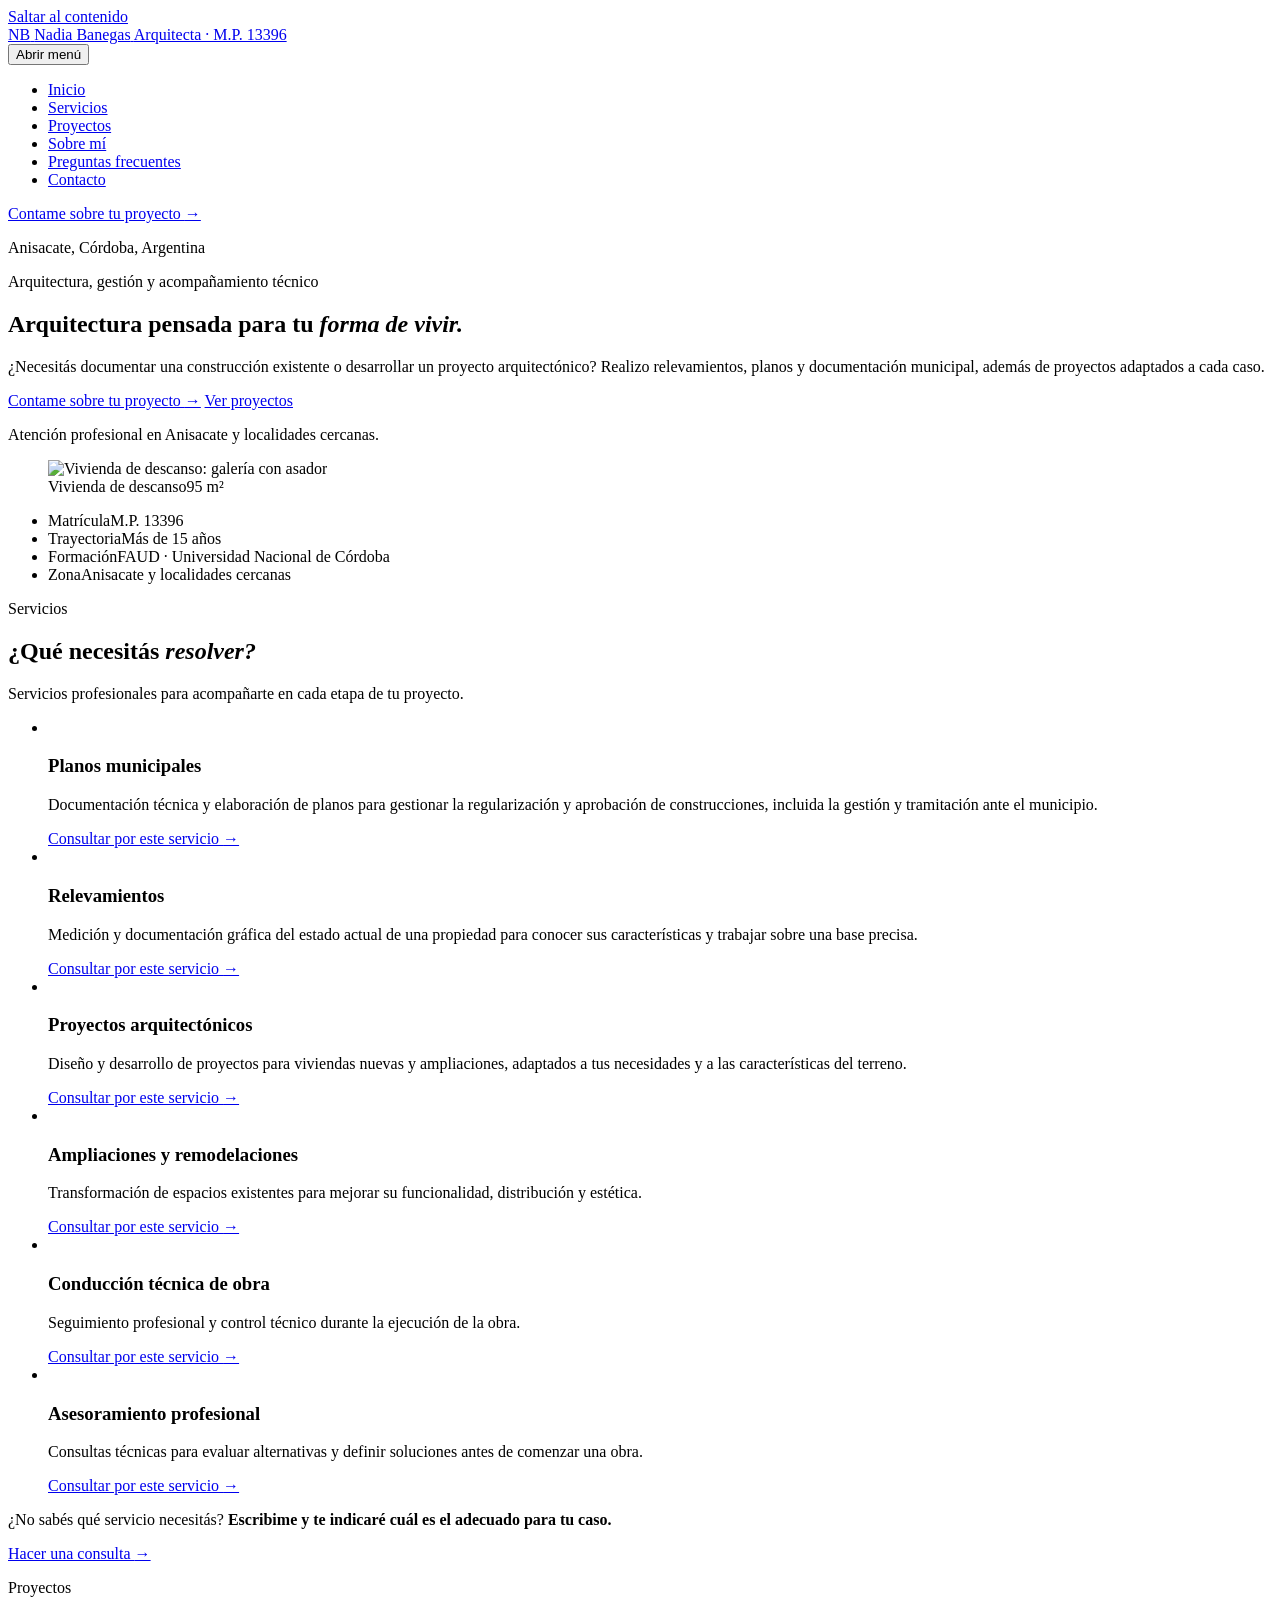
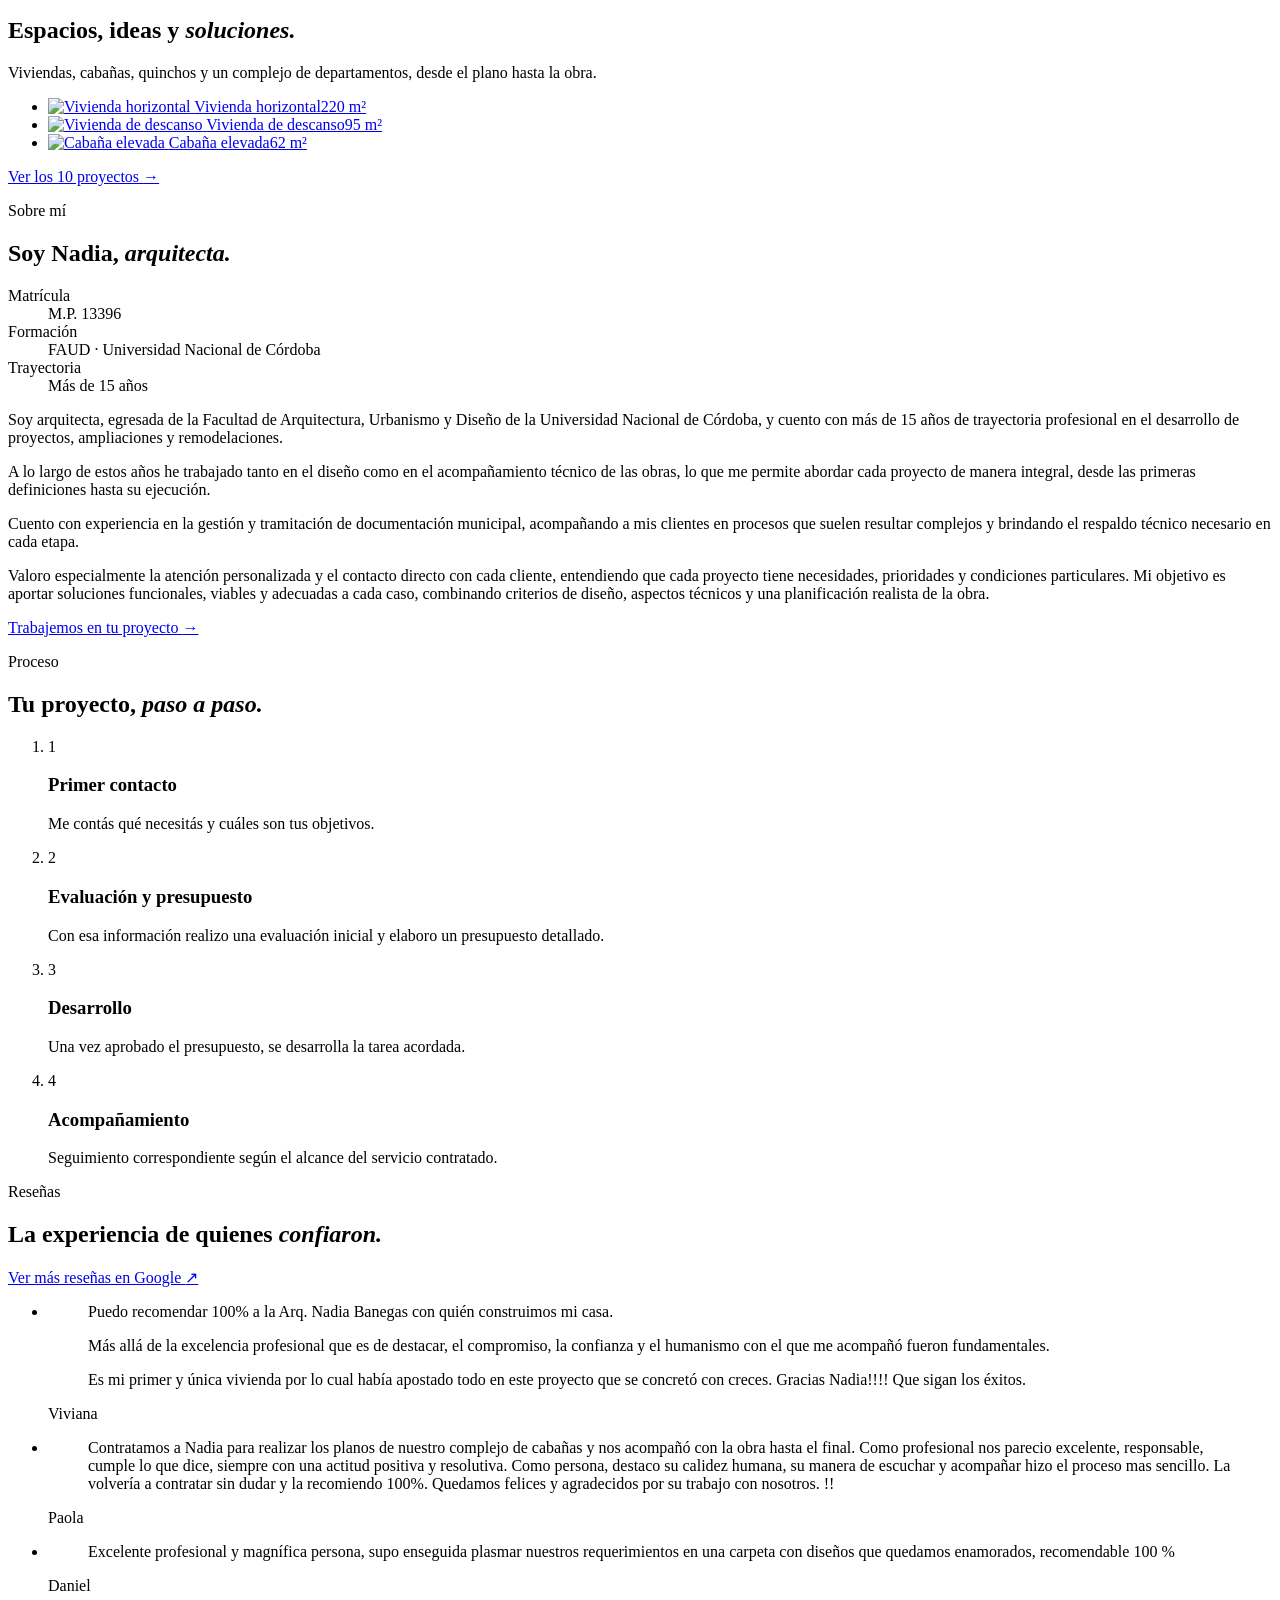
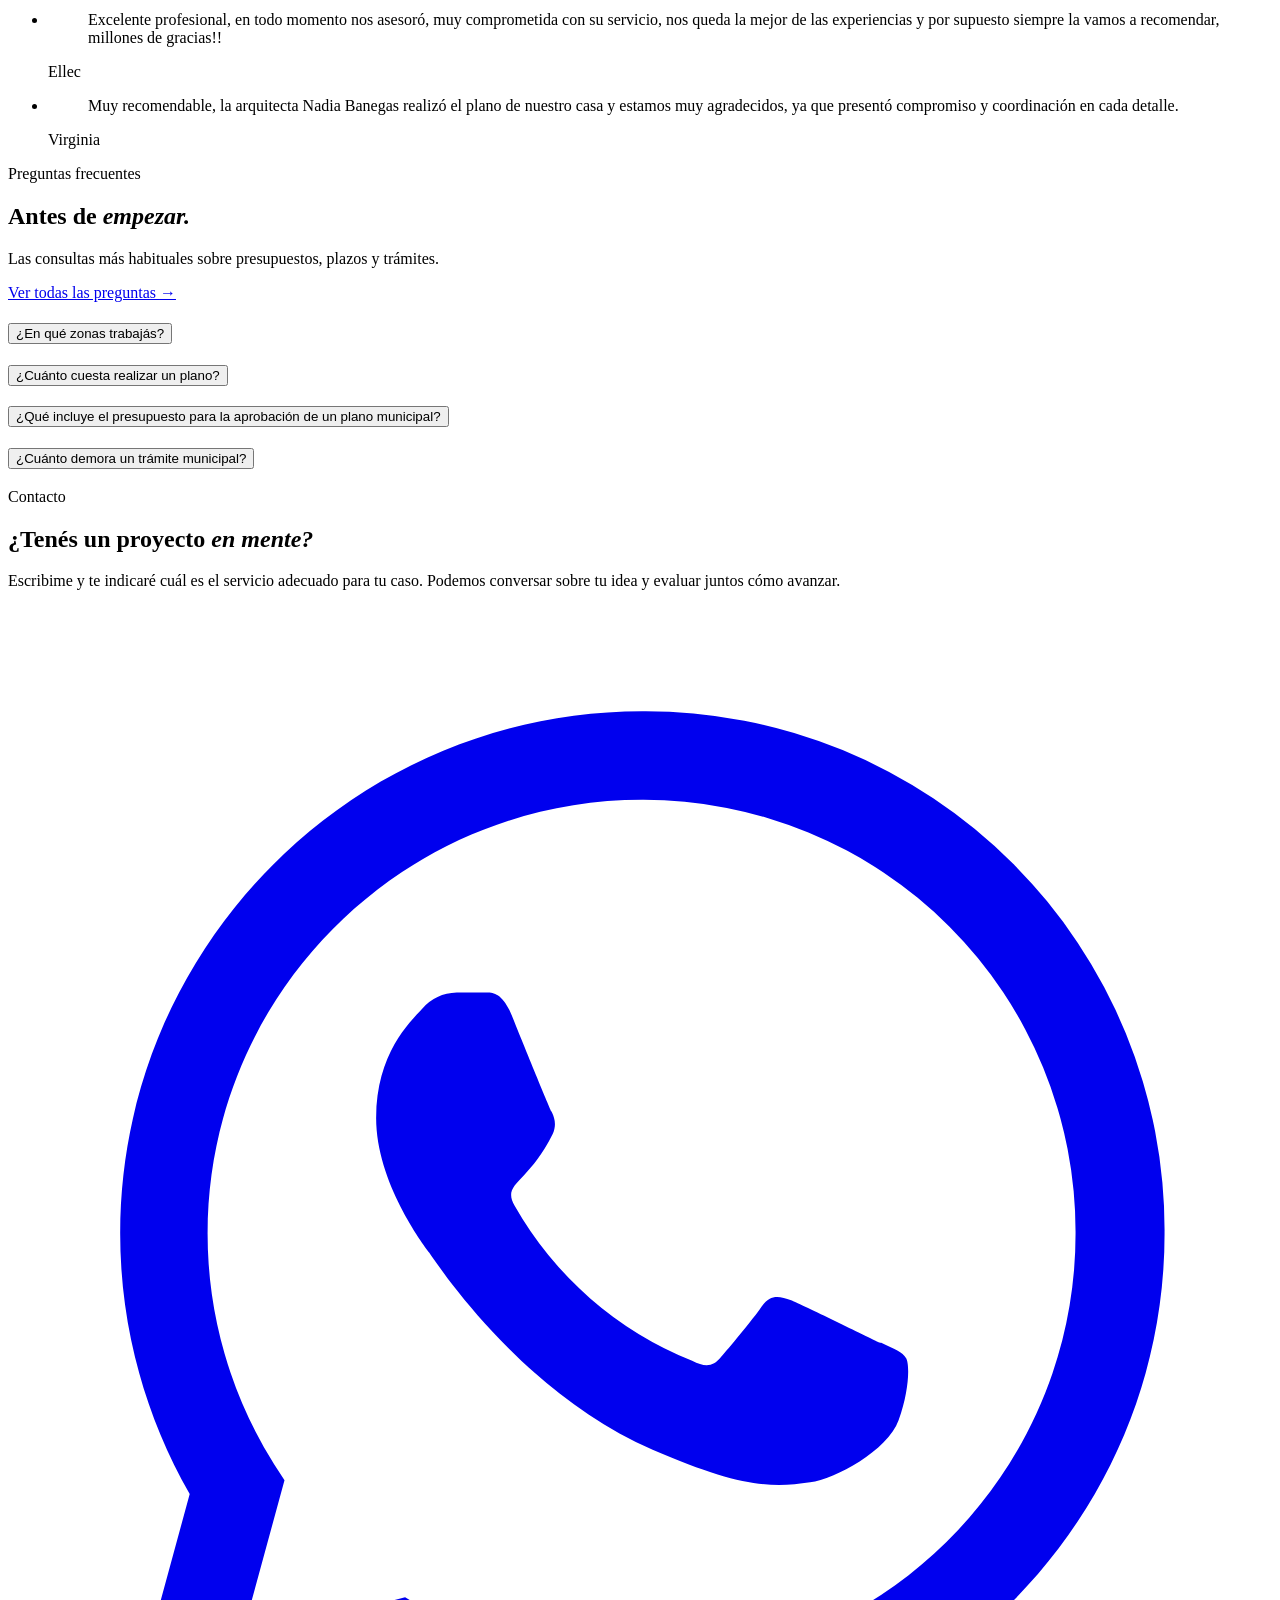
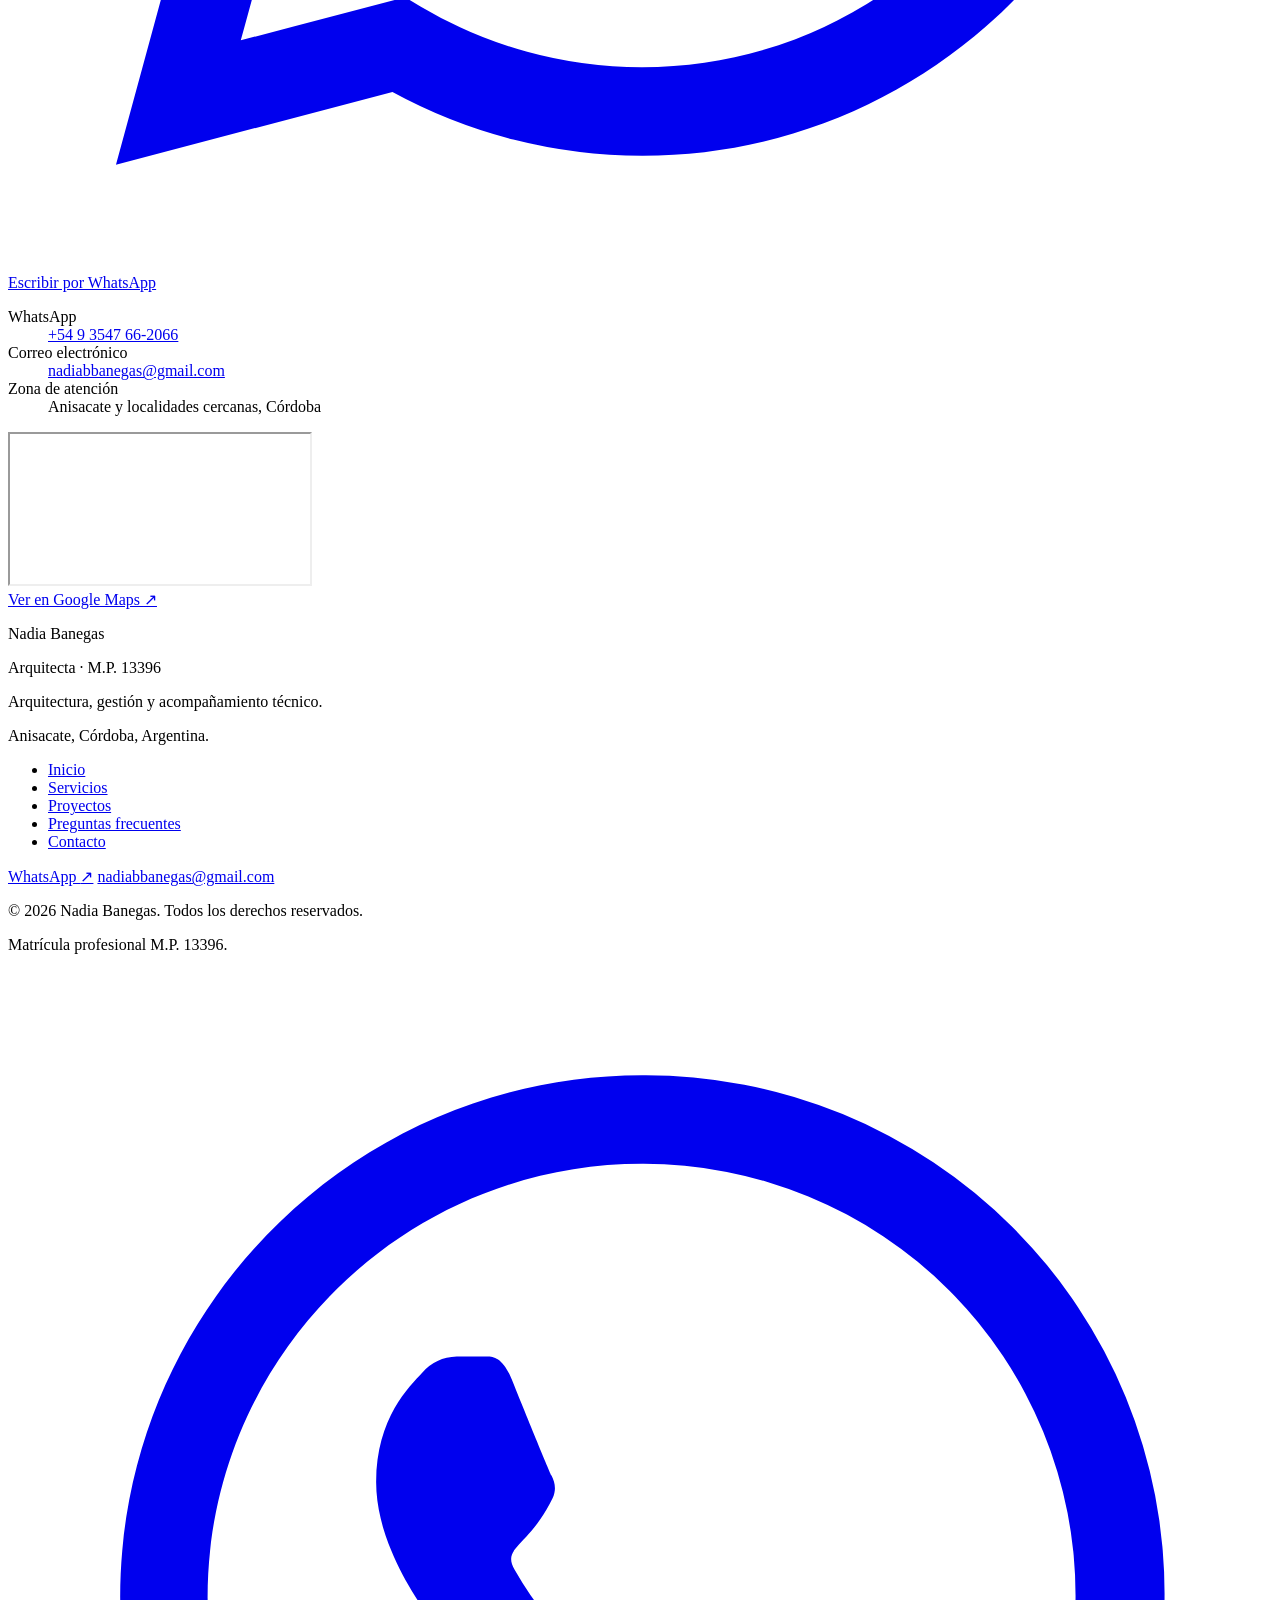
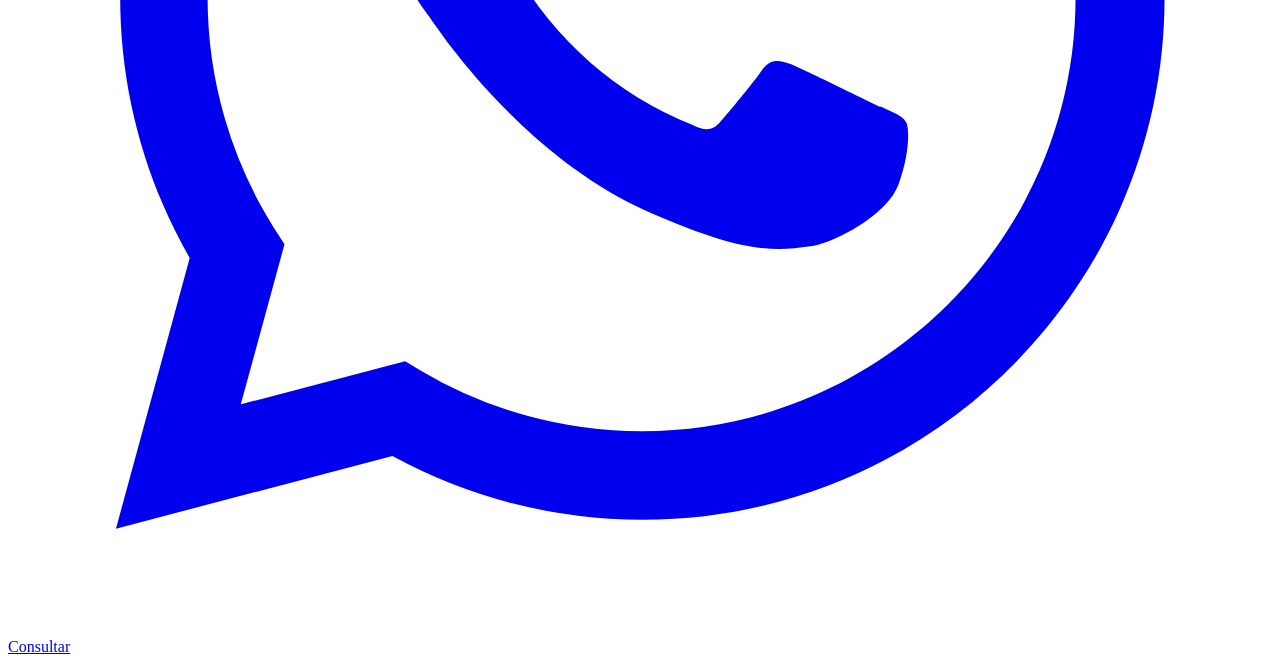
==== index.html @ fcab3de4 "Cambiar la dirección del sitio a nadiabanegasarq.github.io Canonical, Open Graph, datos estructurado" ====
<!doctype html>
<html lang="es-AR">
<head>
  <meta charset="utf-8">
  <meta name="viewport" content="width=device-width, initial-scale=1, viewport-fit=cover">
  <title>Nadia Banegas | Arquitecta en Anisacate, Córdoba</title>
  <meta name="description" content="Arquitecta en Anisacate, Córdoba (M.P. 13396). Planos municipales, relevamientos, proyectos, ampliaciones, conducción técnica de obra y asesoramiento profesional.">
  <link rel="canonical" href="https://nadiabanegasarq.github.io/">
  <meta name="robots" content="index, follow, max-image-preview:large">
  <meta name="author" content="Nadia Banegas">
  <meta name="theme-color" content="#F7F6F2">
  <meta name="color-scheme" content="only light">
  <meta name="geo.region" content="AR-X">
  <meta name="geo.placename" content="Anisacate, Córdoba, Argentina">
  <meta property="og:type" content="website">
  <meta property="og:locale" content="es_AR">
  <meta property="og:site_name" content="Nadia Banegas | Arquitecta">
  <meta property="og:title" content="Nadia Banegas | Arquitecta en Anisacate, Córdoba">
  <meta property="og:description" content="Arquitecta en Anisacate, Córdoba (M.P. 13396). Planos municipales, relevamientos, proyectos, ampliaciones, conducción técnica de obra y asesoramiento profesional.">
  <meta property="og:url" content="https://nadiabanegasarq.github.io/">
  <meta property="og:image" content="https://nadiabanegasarq.github.io/assets/img/og-image.jpg">
  <meta property="og:image:alt" content="Nadia Banegas, arquitecta en Anisacate, Córdoba">
  <meta name="twitter:card" content="summary_large_image">
  <meta name="twitter:title" content="Nadia Banegas | Arquitecta en Anisacate, Córdoba">
  <meta name="twitter:description" content="Arquitecta en Anisacate, Córdoba (M.P. 13396). Planos municipales, relevamientos, proyectos, ampliaciones, conducción técnica de obra y asesoramiento profesional.">
  <meta name="twitter:image" content="https://nadiabanegasarq.github.io/assets/img/og-image.jpg">
  <link rel="icon" href="assets/img/favicon.svg" type="image/svg+xml">
  <link rel="icon" href="assets/img/favicon-32.png" sizes="32x32" type="image/png">
  <link rel="apple-touch-icon" href="assets/img/apple-touch-icon.png">
  <link rel="manifest" href="site.webmanifest">
  <link rel="preconnect" href="https://fonts.googleapis.com">
  <link rel="preconnect" href="https://fonts.gstatic.com" crossorigin>
  <link rel="stylesheet" href="https://fonts.googleapis.com/css2?family=DM+Mono:wght@400;500&family=DM+Serif+Display:ital@0;1&family=Manrope:wght@400;500;600;700&display=swap">
  <link rel="stylesheet" href="css/styles.css">
  <script type="application/ld+json">
{
  "@context": "https://schema.org",
  "@graph": [
    {
      "@type": [
        "ProfessionalService",
        "LocalBusiness"
      ],
      "@id": "https://nadiabanegasarq.github.io/#estudio",
      "name": "Nadia Banegas | Arquitecta",
      "description": "Servicios de arquitectura en Anisacate y localidades cercanas: planos municipales, relevamientos, proyectos arquitectónicos, ampliaciones y remodelaciones, conducción técnica de obra y asesoramiento profesional.",
      "url": "https://nadiabanegasarq.github.io/",
      "image": "https://nadiabanegasarq.github.io/assets/img/og-image.jpg",
      "telephone": "+5493547662066",
      "email": "nadiabbanegas@gmail.com",
      "hasMap": "https://www.google.com/maps/place/Nadia+Banegas+ARQUITECTA/@-31.7205583,-64.4050901,17z/data=!4m6!3m5!1s0x942d55cb2d0c3977:0x12adc37940f0b6f9!8m2!3d-31.7205583!4d-64.4050901",
      "address": {
        "@type": "PostalAddress",
        "addressLocality": "Anisacate",
        "addressRegion": "Córdoba",
        "addressCountry": "AR"
      },
      "areaServed": [
        {
          "@type": "City",
          "name": "Anisacate"
        },
        {
          "@type": "City",
          "name": "Alta Gracia"
        },
        {
          "@type": "City",
          "name": "Villa La Bolsa"
        },
        {
          "@type": "City",
          "name": "Los Aromos"
        },
        {
          "@type": "Place",
          "name": "Valle de Paravachasca"
        },
        {
          "@type": "Place",
          "name": "Valle de Calamuchita"
        }
      ],
      "founder": {
        "@id": "https://nadiabanegasarq.github.io/#nadia"
      },
      "hasOfferCatalog": {
        "@type": "OfferCatalog",
        "name": "Servicios de arquitectura",
        "itemListElement": [
          {
            "@type": "Offer",
            "itemOffered": {
              "@type": "Service",
              "name": "Planos municipales"
            }
          },
          {
            "@type": "Offer",
            "itemOffered": {
              "@type": "Service",
              "name": "Relevamientos"
            }
          },
          {
            "@type": "Offer",
            "itemOffered": {
              "@type": "Service",
              "name": "Proyectos arquitectónicos"
            }
          },
          {
            "@type": "Offer",
            "itemOffered": {
              "@type": "Service",
              "name": "Ampliaciones y remodelaciones"
            }
          },
          {
            "@type": "Offer",
            "itemOffered": {
              "@type": "Service",
              "name": "Conducción técnica de obra"
            }
          },
          {
            "@type": "Offer",
            "itemOffered": {
              "@type": "Service",
              "name": "Asesoramiento profesional"
            }
          }
        ]
      }
    },
    {
      "@type": "Person",
      "@id": "https://nadiabanegasarq.github.io/#nadia",
      "name": "Nadia Banegas",
      "jobTitle": "Arquitecta",
      "alumniOf": {
        "@type": "CollegeOrUniversity",
        "name": "Facultad de Arquitectura, Urbanismo y Diseño, Universidad Nacional de Córdoba"
      },
      "hasCredential": {
        "@type": "EducationalOccupationalCredential",
        "credentialCategory": "Matrícula profesional",
        "name": "M.P. 13396"
      },
      "workLocation": {
        "@type": "Place",
        "name": "Anisacate, Córdoba, Argentina"
      }
    }
  ]
}
  </script>
</head>
<body data-page="inicio">
  <a class="skip-link" href="#contenido">Saltar al contenido</a>

  <header class="site-header" data-header>
    <div class="wrap header-inner">
      <a class="brand" href="index.html" aria-label="Nadia Banegas, arquitecta. Ir al inicio">
        <span class="brand-mark" aria-hidden="true">NB</span>
        <span class="brand-text">
          <span class="brand-name">Nadia Banegas</span>
          <span class="brand-role">Arquitecta · M.P. 13396</span>
        </span>
      </a>
      <nav class="nav" aria-label="Navegación principal">
        <button class="nav-toggle" type="button" aria-expanded="false" aria-controls="menu" data-nav-toggle>
          <span class="sr-only">Abrir menú</span>
          <span class="nav-toggle-bar" aria-hidden="true"></span>
          <span class="nav-toggle-bar" aria-hidden="true"></span>
        </button>
        <div class="nav-panel" id="menu" data-nav-panel>
          <ul class="nav-list">
            <li><a href="index.html" data-nav-link aria-current="page">Inicio</a></li>
            <li><a href="index.html#servicios" data-nav-link>Servicios</a></li>
            <li><a href="proyectos.html" data-nav-link>Proyectos</a></li>
            <li><a href="index.html#sobre-mi" data-nav-link>Sobre mí</a></li>
            <li><a href="preguntas-frecuentes.html" data-nav-link>Preguntas frecuentes</a></li>
            <li><a href="index.html#contacto" data-nav-link>Contacto</a></li>
          </ul>
          <a class="btn btn-primary nav-cta" href="https://wa.me/5493547662066" data-wa target="_blank" rel="noopener">Contame sobre tu proyecto <span class="btn-arrow" aria-hidden="true">→</span></a>
          <p class="nav-panel-foot">Anisacate, Córdoba, Argentina</p>
        </div>
      </nav>
    </div>
  </header>

  <main id="contenido">

    <section class="hero" id="inicio" aria-labelledby="hero-title">
      <div class="wrap hero-grid">
        <div class="hero-copy">
          <p class="eyebrow">Arquitectura, gestión y acompañamiento técnico</p>
          <h1 class="hero-title" id="hero-title">Arquitectura pensada para tu <em>forma de vivir.</em></h1>
          <p class="hero-lead">¿Necesitás documentar una construcción existente o desarrollar un proyecto arquitectónico? Realizo relevamientos, planos y documentación municipal, además de proyectos adaptados a cada caso.</p>
          <div class="hero-actions">
            <a class="btn btn-primary btn-lg" href="https://wa.me/5493547662066" data-wa target="_blank" rel="noopener">Contame sobre tu proyecto <span class="btn-arrow" aria-hidden="true">→</span></a>
            <a class="btn btn-line btn-lg" href="proyectos.html">Ver proyectos</a>
          </div>
          <p class="hero-note"><span class="dot" aria-hidden="true"></span>Atención profesional en Anisacate y localidades cercanas.</p>
        </div>
        <figure class="hero-photo">
          <img src="assets/img/proyectos/p05/02.webp" alt="Vivienda de descanso: galería con asador" width="1400" height="1050" fetchpriority="high">
          <figcaption><span>Vivienda de descanso</span><span>95 m²</span></figcaption>
        </figure>
      </div>
      <div class="wrap">
        <ul class="facts" aria-label="Datos profesionales">
          <li><span>Matrícula</span>M.P. 13396</li>
          <li><span>Trayectoria</span>Más de 15 años</li>
          <li><span>Formación</span>FAUD · Universidad Nacional de Córdoba</li>
          <li><span>Zona</span>Anisacate y localidades cercanas</li>
        </ul>
      </div>
    </section>

    <section class="section band-white" id="servicios" aria-labelledby="services-title">
      <div class="wrap">
        <div class="section-head">
          <div>
            <p class="eyebrow">Servicios</p>
            <h2 class="section-title" id="services-title">¿Qué necesitás <em>resolver?</em></h2>
          </div>
          <p class="lead">Servicios profesionales para acompañarte en cada etapa de tu proyecto.</p>
        </div>
        <ul class="service-grid">
          <li class="service">
            <div class="service-media"><img src="assets/img/servicio-planos.svg" alt="" loading="lazy" decoding="async"></div>
            <h3 class="service-title">Planos municipales</h3>
            <p class="service-desc">Documentación técnica y elaboración de planos para gestionar la regularización y aprobación de construcciones, incluida la gestión y tramitación ante el municipio.</p>
            <a class="service-cta" href="https://wa.me/5493547662066" data-wa data-service="Planos municipales" target="_blank" rel="noopener">Consultar por este servicio <span class="btn-arrow" aria-hidden="true">→</span></a>
          </li>
          <li class="service">
            <div class="service-media"><img src="assets/img/servicio-relevamientos.svg" alt="" loading="lazy" decoding="async"></div>
            <h3 class="service-title">Relevamientos</h3>
            <p class="service-desc">Medición y documentación gráfica del estado actual de una propiedad para conocer sus características y trabajar sobre una base precisa.</p>
            <a class="service-cta" href="https://wa.me/5493547662066" data-wa data-service="Relevamientos" target="_blank" rel="noopener">Consultar por este servicio <span class="btn-arrow" aria-hidden="true">→</span></a>
          </li>
          <li class="service">
            <div class="service-media"><img src="assets/img/servicio-proyectos.svg" alt="" loading="lazy" decoding="async"></div>
            <h3 class="service-title">Proyectos arquitectónicos</h3>
            <p class="service-desc">Diseño y desarrollo de proyectos para viviendas nuevas y ampliaciones, adaptados a tus necesidades y a las características del terreno.</p>
            <a class="service-cta" href="https://wa.me/5493547662066" data-wa data-service="Proyectos arquitectónicos" target="_blank" rel="noopener">Consultar por este servicio <span class="btn-arrow" aria-hidden="true">→</span></a>
          </li>
          <li class="service">
            <div class="service-media"><img src="assets/img/servicio-ampliaciones.svg" alt="" loading="lazy" decoding="async"></div>
            <h3 class="service-title">Ampliaciones y remodelaciones</h3>
            <p class="service-desc">Transformación de espacios existentes para mejorar su funcionalidad, distribución y estética.</p>
            <a class="service-cta" href="https://wa.me/5493547662066" data-wa data-service="Ampliaciones y remodelaciones" target="_blank" rel="noopener">Consultar por este servicio <span class="btn-arrow" aria-hidden="true">→</span></a>
          </li>
          <li class="service">
            <div class="service-media"><img src="assets/img/servicio-obra.svg" alt="" loading="lazy" decoding="async"></div>
            <h3 class="service-title">Conducción técnica de obra</h3>
            <p class="service-desc">Seguimiento profesional y control técnico durante la ejecución de la obra.</p>
            <a class="service-cta" href="https://wa.me/5493547662066" data-wa data-service="Conducción técnica de obra" target="_blank" rel="noopener">Consultar por este servicio <span class="btn-arrow" aria-hidden="true">→</span></a>
          </li>
          <li class="service">
            <div class="service-media"><img src="assets/img/servicio-asesoramiento.svg" alt="" loading="lazy" decoding="async"></div>
            <h3 class="service-title">Asesoramiento profesional</h3>
            <p class="service-desc">Consultas técnicas para evaluar alternativas y definir soluciones antes de comenzar una obra.</p>
            <a class="service-cta" href="https://wa.me/5493547662066" data-wa data-service="Asesoramiento profesional" target="_blank" rel="noopener">Consultar por este servicio <span class="btn-arrow" aria-hidden="true">→</span></a>
          </li>
        </ul>
        <div class="cta-strip">
          <p>¿No sabés qué servicio necesitás? <strong>Escribime y te indicaré cuál es el adecuado para tu caso.</strong></p>
          <a class="btn btn-primary" href="https://wa.me/5493547662066" data-wa target="_blank" rel="noopener">Hacer una consulta <span class="btn-arrow" aria-hidden="true">→</span></a>
        </div>
      </div>
    </section>

    <section class="section" id="proyectos" aria-labelledby="projects-title">
      <div class="wrap">
        <div class="section-head">
          <div>
            <p class="eyebrow">Proyectos</p>
            <h2 class="section-title" id="projects-title">Espacios, ideas y <em>soluciones.</em></h2>
          </div>
          <p class="lead">Viviendas, cabañas, quinchos y un complejo de departamentos, desde el plano hasta la obra.</p>
        </div>
        <ul class="feature-grid">
          <li class="feature">
            <a class="feature-link" href="proyectos.html#vivienda-horizontal">
              <span class="feature-media"><img src="assets/img/proyectos/p02/02-thumb.webp" alt="Vivienda horizontal" width="640" height="480" loading="lazy" decoding="async"></span>
              <span class="feature-meta"><span class="feature-name">Vivienda horizontal</span><span class="feature-m2">220 m²</span></span>
            </a>
          </li>
          <li class="feature">
            <a class="feature-link" href="proyectos.html#vivienda-de-descanso">
              <span class="feature-media"><img src="assets/img/proyectos/p05/02-thumb.webp" alt="Vivienda de descanso" width="640" height="480" loading="lazy" decoding="async"></span>
              <span class="feature-meta"><span class="feature-name">Vivienda de descanso</span><span class="feature-m2">95 m²</span></span>
            </a>
          </li>
          <li class="feature">
            <a class="feature-link" href="proyectos.html#cabana-elevada">
              <span class="feature-media"><img src="assets/img/proyectos/p06/02-thumb.webp" alt="Cabaña elevada" width="640" height="360" loading="lazy" decoding="async"></span>
              <span class="feature-meta"><span class="feature-name">Cabaña elevada</span><span class="feature-m2">62 m²</span></span>
            </a>
          </li>
        </ul>
        <p class="section-more"><a class="btn btn-line" href="proyectos.html">Ver los 10 proyectos <span class="btn-arrow" aria-hidden="true">→</span></a></p>
      </div>
    </section>

    <section class="section band-sand" id="sobre-mi" aria-labelledby="about-title">
      <div class="wrap about-grid">
        <div class="about-head">
          <p class="eyebrow">Sobre mí</p>
          <h2 class="section-title" id="about-title">Soy Nadia, <em>arquitecta.</em></h2>
          <dl class="about-facts">
            <div><dt>Matrícula</dt><dd>M.P. 13396</dd></div>
            <div><dt>Formación</dt><dd>FAUD · Universidad Nacional de Córdoba</dd></div>
            <div><dt>Trayectoria</dt><dd>Más de 15 años</dd></div>
          </dl>
        </div>
        <div class="about-copy">
          <p class="about-intro">Soy arquitecta, egresada de la Facultad de Arquitectura, Urbanismo y Diseño de la Universidad Nacional de Córdoba, y cuento con más de 15 años de trayectoria profesional en el desarrollo de proyectos, ampliaciones y remodelaciones.</p>
          <div class="about-text">
            <p>A lo largo de estos años he trabajado tanto en el diseño como en el acompañamiento técnico de las obras, lo que me permite abordar cada proyecto de manera integral, desde las primeras definiciones hasta su ejecución.</p>
            <p>Cuento con experiencia en la gestión y tramitación de documentación municipal, acompañando a mis clientes en procesos que suelen resultar complejos y brindando el respaldo técnico necesario en cada etapa.</p>
            <p>Valoro especialmente la atención personalizada y el contacto directo con cada cliente, entendiendo que cada proyecto tiene necesidades, prioridades y condiciones particulares. Mi objetivo es aportar soluciones funcionales, viables y adecuadas a cada caso, combinando criterios de diseño, aspectos técnicos y una planificación realista de la obra.</p>
          </div>
          <a class="btn btn-primary" href="https://wa.me/5493547662066" data-wa data-msg="Hola Nadia, estuve viendo tu página web y me gustaría que trabajemos en mi proyecto." target="_blank" rel="noopener">Trabajemos en tu proyecto <span class="btn-arrow" aria-hidden="true">→</span></a>
        </div>
      </div>
    </section>

    <section class="section band-white" id="proceso" aria-labelledby="process-title">
      <div class="wrap">
        <div class="section-head">
          <div>
            <p class="eyebrow">Proceso</p>
            <h2 class="section-title" id="process-title">Tu proyecto, <em>paso a paso.</em></h2>
          </div>
        </div>
        <ol class="steps">
          <li class="step"><span class="step-num">1</span><h3 class="step-title">Primer contacto</h3><p>Me contás qué necesitás y cuáles son tus objetivos.</p></li>
          <li class="step"><span class="step-num">2</span><h3 class="step-title">Evaluación y presupuesto</h3><p>Con esa información realizo una evaluación inicial y elaboro un presupuesto detallado.</p></li>
          <li class="step"><span class="step-num">3</span><h3 class="step-title">Desarrollo</h3><p>Una vez aprobado el presupuesto, se desarrolla la tarea acordada.</p></li>
          <li class="step"><span class="step-num">4</span><h3 class="step-title">Acompañamiento</h3><p>Seguimiento correspondiente según el alcance del servicio contratado.</p></li>
        </ol>
      </div>
    </section>

    <section class="section" id="resenas" aria-labelledby="reviews-title">
      <div class="wrap">
        <div class="section-head">
          <div>
            <p class="eyebrow">Reseñas</p>
            <h2 class="section-title" id="reviews-title">La experiencia de quienes <em>confiaron.</em></h2>
          </div>
          <div class="reviews-actions">
            <a class="btn btn-line" href="https://www.google.com/maps/place/Nadia+Banegas+ARQUITECTA/@-31.7205583,-64.4050901,17z/data=!4m6!3m5!1s0x942d55cb2d0c3977:0x12adc37940f0b6f9!8m2!3d-31.7205583!4d-64.4050901" target="_blank" rel="noopener">Ver más reseñas en Google <span class="btn-arrow" aria-hidden="true">↗</span></a>
          </div>
        </div>
        <ul class="review-list">
          <li class="review">
            <blockquote class="review-text"><p>Puedo recomendar 100% a la Arq. Nadia Banegas con quién construimos mi casa.</p><p>Más allá de la excelencia profesional que es de destacar, el compromiso, la confianza y el humanismo con el que me acompañó fueron fundamentales.</p><p>Es mi primer y única vivienda por lo cual había apostado todo en este proyecto que se concretó con creces. Gracias Nadia!!!! Que sigan los éxitos.</p></blockquote>
            <p class="review-author">Viviana</p>
          </li>
          <li class="review">
            <blockquote class="review-text"><p>Contratamos a Nadia para realizar los planos de nuestro complejo de cabañas y nos acompañó con la obra hasta el final. Como profesional nos parecio excelente, responsable, cumple lo que dice, siempre con una actitud positiva y resolutiva. Como persona, destaco su calidez humana, su manera de escuchar y acompañar hizo el proceso mas sencillo. La volvería a contratar sin dudar y la recomiendo 100%. Quedamos felices y agradecidos por su trabajo con nosotros. !!</p></blockquote>
            <p class="review-author">Paola</p>
          </li>
          <li class="review">
            <blockquote class="review-text"><p>Excelente profesional y magnífica persona, supo enseguida plasmar nuestros requerimientos en una carpeta con diseños que quedamos enamorados, recomendable 100 %</p></blockquote>
            <p class="review-author">Daniel</p>
          </li>
          <li class="review">
            <blockquote class="review-text"><p>Excelente profesional, en todo momento nos asesoró, muy comprometida con su servicio, nos queda la mejor de las experiencias y por supuesto siempre la vamos a recomendar, millones de gracias!!</p></blockquote>
            <p class="review-author">Ellec</p>
          </li>
          <li class="review">
            <blockquote class="review-text"><p>Muy recomendable, la arquitecta Nadia Banegas realizó el plano de nuestro casa y estamos muy agradecidos, ya que presentó compromiso y coordinación en cada detalle.</p></blockquote>
            <p class="review-author">Virginia</p>
          </li>
        </ul>
      </div>
    </section>

    <section class="section band-sand" id="preguntas" aria-labelledby="faq-title">
      <div class="wrap faq-grid">
        <div class="faq-head">
          <p class="eyebrow">Preguntas frecuentes</p>
          <h2 class="section-title" id="faq-title">Antes de <em>empezar.</em></h2>
          <p class="lead">Las consultas más habituales sobre presupuestos, plazos y trámites.</p>
          <a class="btn btn-primary" href="preguntas-frecuentes.html">Ver todas las preguntas <span class="btn-arrow" aria-hidden="true">→</span></a>
        </div>
        <div class="accordion" data-accordion>
          <div class="acc-item">
            <h3 class="acc-heading">
              <button class="acc-trigger" type="button" aria-expanded="false" aria-controls="faq-inicio-1" id="faq-inicio-1-btn">
                <span>¿En qué zonas trabajás?</span>
                <span class="acc-icon" aria-hidden="true"></span>
              </button>
            </h3>
            <div class="acc-panel" id="faq-inicio-1" role="region" aria-labelledby="faq-inicio-1-btn" hidden>
              <div class="acc-panel-inner">
                <p>Trabajo principalmente en Anisacate y localidades cercanas, incluyendo Alta Gracia, Villa La Bolsa y Los Aromos, además de otras localidades del Valle de Paravachasca y el Valle de Calamuchita.</p>
              </div>
            </div>
          </div>
          <div class="acc-item">
            <h3 class="acc-heading">
              <button class="acc-trigger" type="button" aria-expanded="false" aria-controls="faq-inicio-2" id="faq-inicio-2-btn">
                <span>¿Cuánto cuesta realizar un plano?</span>
                <span class="acc-icon" aria-hidden="true"></span>
              </button>
            </h3>
            <div class="acc-panel" id="faq-inicio-2" role="region" aria-labelledby="faq-inicio-2-btn" hidden>
              <div class="acc-panel-inner">
                <p>Depende del tipo de plano, de los metros cubiertos de la obra, de la complejidad del trabajo, de la documentación disponible, de la tarifaria vigente y de otros factores particulares de cada caso. Por ese motivo, cada presupuesto se realiza de manera personalizada.</p>
              </div>
            </div>
          </div>
          <div class="acc-item">
            <h3 class="acc-heading">
              <button class="acc-trigger" type="button" aria-expanded="false" aria-controls="faq-inicio-3" id="faq-inicio-3-btn">
                <span>¿Qué incluye el presupuesto para la aprobación de un plano municipal?</span>
                <span class="acc-icon" aria-hidden="true"></span>
              </button>
            </h3>
            <div class="acc-panel" id="faq-inicio-3" role="region" aria-labelledby="faq-inicio-3-btn" hidden>
              <div class="acc-panel-inner">
                <p>El presupuesto se presenta de manera detallada para que puedas conocer desde el inicio todos los conceptos involucrados en el trámite.</p>
                <p>Generalmente incluye, por un lado, los aranceles y tasas que deben abonarse ante organismos como el municipio y el colegio profesional y, por otro, los honorarios profesionales correspondientes al trabajo técnico a realizar.</p>
                <p>Como cada organismo tiene sus propios tiempos administrativos, algunos importes pueden abonarse en distintas etapas a medida que el trámite avanza. Por ese motivo, el presupuesto contempla todos los costos previstos, permitiendo tener una visión completa del proceso y de los montos involucrados, sin cargos ocultos ni conceptos inesperados.</p>
              </div>
            </div>
          </div>
          <div class="acc-item">
            <h3 class="acc-heading">
              <button class="acc-trigger" type="button" aria-expanded="false" aria-controls="faq-inicio-4" id="faq-inicio-4-btn">
                <span>¿Cuánto demora un trámite municipal?</span>
                <span class="acc-icon" aria-hidden="true"></span>
              </button>
            </h3>
            <div class="acc-panel" id="faq-inicio-4" role="region" aria-labelledby="faq-inicio-4-btn" hidden>
              <div class="acc-panel-inner">
                <p>No existe un plazo único. Cada municipio tiene procedimientos y tiempos administrativos propios, por lo que la duración puede variar según la localidad y las características del expediente.</p>
              </div>
            </div>
          </div>
        </div>
      </div>
    </section>

    <section class="contact" id="contacto" aria-labelledby="contact-title">
      <div class="wrap contact-grid">
        <div class="contact-copy">
          <p class="eyebrow eyebrow-light">Contacto</p>
          <h2 class="contact-title" id="contact-title">¿Tenés un proyecto <em>en mente?</em></h2>
          <p class="contact-text">Escribime y te indicaré cuál es el servicio adecuado para tu caso. Podemos conversar sobre tu idea y evaluar juntos cómo avanzar.</p>
          <a class="btn btn-accent btn-xl" href="https://wa.me/5493547662066" data-wa target="_blank" rel="noopener"><svg class="wa-icon" viewBox="0 0 24 24" aria-hidden="true" focusable="false"><path fill="currentColor" d="M12.04 2C6.58 2 2.13 6.45 2.13 11.91c0 1.75.46 3.45 1.32 4.95L2.05 22l5.25-1.38a9.9 9.9 0 0 0 4.74 1.21h.01c5.46 0 9.91-4.45 9.91-9.91A9.85 9.85 0 0 0 12.04 2Zm0 18.15h-.01a8.2 8.2 0 0 1-4.19-1.15l-.3-.18-3.12.82.83-3.04-.2-.31a8.21 8.21 0 0 1-1.26-4.38c0-4.54 3.7-8.23 8.25-8.23a8.2 8.2 0 0 1 8.23 8.24c0 4.54-3.7 8.23-8.23 8.23Zm4.52-6.16c-.25-.12-1.47-.72-1.69-.81-.23-.08-.39-.12-.56.12-.17.25-.64.81-.78.97-.14.17-.29.19-.54.06a6.76 6.76 0 0 1-3.37-2.94c-.25-.44.25-.41.72-1.36.08-.17.04-.31-.02-.43-.06-.12-.56-1.34-.76-1.84-.2-.48-.41-.42-.56-.42h-.48a.92.92 0 0 0-.66.31c-.23.25-.87.85-.87 2.07s.89 2.4 1.01 2.56c.12.17 1.75 2.67 4.24 3.74 1.58.68 2.2.74 2.99.62.48-.07 1.47-.6 1.68-1.18.21-.58.21-1.08.14-1.18-.06-.11-.22-.17-.47-.29Z"/></svg> Escribir por WhatsApp</a>
          <dl class="contact-block">
            <div><dt>WhatsApp</dt><dd><a href="https://wa.me/5493547662066" data-wa target="_blank" rel="noopener">+54 9 3547 66-2066</a></dd></div>
            <div><dt>Correo electrónico</dt><dd><a href="mailto:nadiabbanegas@gmail.com">nadiabbanegas@gmail.com</a></dd></div>
            <div><dt>Zona de atención</dt><dd>Anisacate y localidades cercanas, Córdoba</dd></div>
          </dl>
        </div>
        <div class="contact-map">
          <div class="map-frame">
            <iframe title="Mapa de Anisacate, Córdoba, con la ubicación de Nadia Banegas en Google Maps" src="https://maps.google.com/maps?q=Nadia%20Banegas%20ARQUITECTA%2C%20Anisacate%2C%20C%C3%B3rdoba&amp;hl=es&amp;z=14&amp;output=embed" loading="lazy" referrerpolicy="no-referrer-when-downgrade" allowfullscreen></iframe>
          </div>
          <a class="map-link" href="https://www.google.com/maps/place/Nadia+Banegas+ARQUITECTA/@-31.7205583,-64.4050901,17z/data=!4m6!3m5!1s0x942d55cb2d0c3977:0x12adc37940f0b6f9!8m2!3d-31.7205583!4d-64.4050901" target="_blank" rel="noopener">Ver en Google Maps <span aria-hidden="true">↗</span></a>
        </div>
      </div>
    </section>

  </main>
  <footer class="site-footer">
    <div class="wrap footer-grid">
      <div class="footer-brand">
        <p class="footer-name">Nadia Banegas</p>
        <p class="footer-role">Arquitecta · M.P. 13396</p>
        <p>Arquitectura, gestión y acompañamiento técnico.</p>
        <p>Anisacate, Córdoba, Argentina.</p>
      </div>
      <nav class="footer-nav" aria-label="Enlaces del pie de página">
        <ul>
          <li><a href="index.html">Inicio</a></li>
          <li><a href="index.html#servicios">Servicios</a></li>
          <li><a href="proyectos.html">Proyectos</a></li>
          <li><a href="preguntas-frecuentes.html">Preguntas frecuentes</a></li>
          <li><a href="index.html#contacto">Contacto</a></li>
        </ul>
      </nav>
      <div class="footer-social">
        <a href="https://wa.me/5493547662066" data-wa target="_blank" rel="noopener">WhatsApp <span aria-hidden="true">↗</span></a>
        <a href="mailto:nadiabbanegas@gmail.com">nadiabbanegas@gmail.com</a>
      </div>
    </div>
    <div class="wrap footer-bottom">
      <p>© 2026 Nadia Banegas. Todos los derechos reservados.</p>
      <p>Matrícula profesional M.P. 13396.</p>
    </div>
  </footer>

  <a class="wa-float" href="https://wa.me/5493547662066" data-wa target="_blank" rel="noopener" aria-label="Escribir a Nadia por WhatsApp">
    <svg class="" viewBox="0 0 24 24" aria-hidden="true" focusable="false"><path fill="currentColor" d="M12.04 2C6.58 2 2.13 6.45 2.13 11.91c0 1.75.46 3.45 1.32 4.95L2.05 22l5.25-1.38a9.9 9.9 0 0 0 4.74 1.21h.01c5.46 0 9.91-4.45 9.91-9.91A9.85 9.85 0 0 0 12.04 2Zm0 18.15h-.01a8.2 8.2 0 0 1-4.19-1.15l-.3-.18-3.12.82.83-3.04-.2-.31a8.21 8.21 0 0 1-1.26-4.38c0-4.54 3.7-8.23 8.25-8.23a8.2 8.2 0 0 1 8.23 8.24c0 4.54-3.7 8.23-8.23 8.23Zm4.52-6.16c-.25-.12-1.47-.72-1.69-.81-.23-.08-.39-.12-.56.12-.17.25-.64.81-.78.97-.14.17-.29.19-.54.06a6.76 6.76 0 0 1-3.37-2.94c-.25-.44.25-.41.72-1.36.08-.17.04-.31-.02-.43-.06-.12-.56-1.34-.76-1.84-.2-.48-.41-.42-.56-.42h-.48a.92.92 0 0 0-.66.31c-.23.25-.87.85-.87 2.07s.89 2.4 1.01 2.56c.12.17 1.75 2.67 4.24 3.74 1.58.68 2.2.74 2.99.62.48-.07 1.47-.6 1.68-1.18.21-.58.21-1.08.14-1.18-.06-.11-.22-.17-.47-.29Z"/></svg>
    <span>Consultar</span>
  </a>

  <div class="lightbox" data-lightbox hidden role="dialog" aria-modal="true" aria-label="Galería de fotos">
    <button class="lightbox-close" type="button" data-lb-close aria-label="Cerrar">×</button>
    <button class="lightbox-nav lightbox-prev" type="button" data-lb-prev aria-label="Foto anterior">←</button>
    <figure class="lightbox-figure">
      <img data-lb-img alt="">
      <figcaption data-lb-caption></figcaption>
    </figure>
    <button class="lightbox-nav lightbox-next" type="button" data-lb-next aria-label="Foto siguiente">→</button>
  </div>

  <script src="js/content.js" defer></script>
  <script src="js/main.js" defer></script>
</body>
</html>
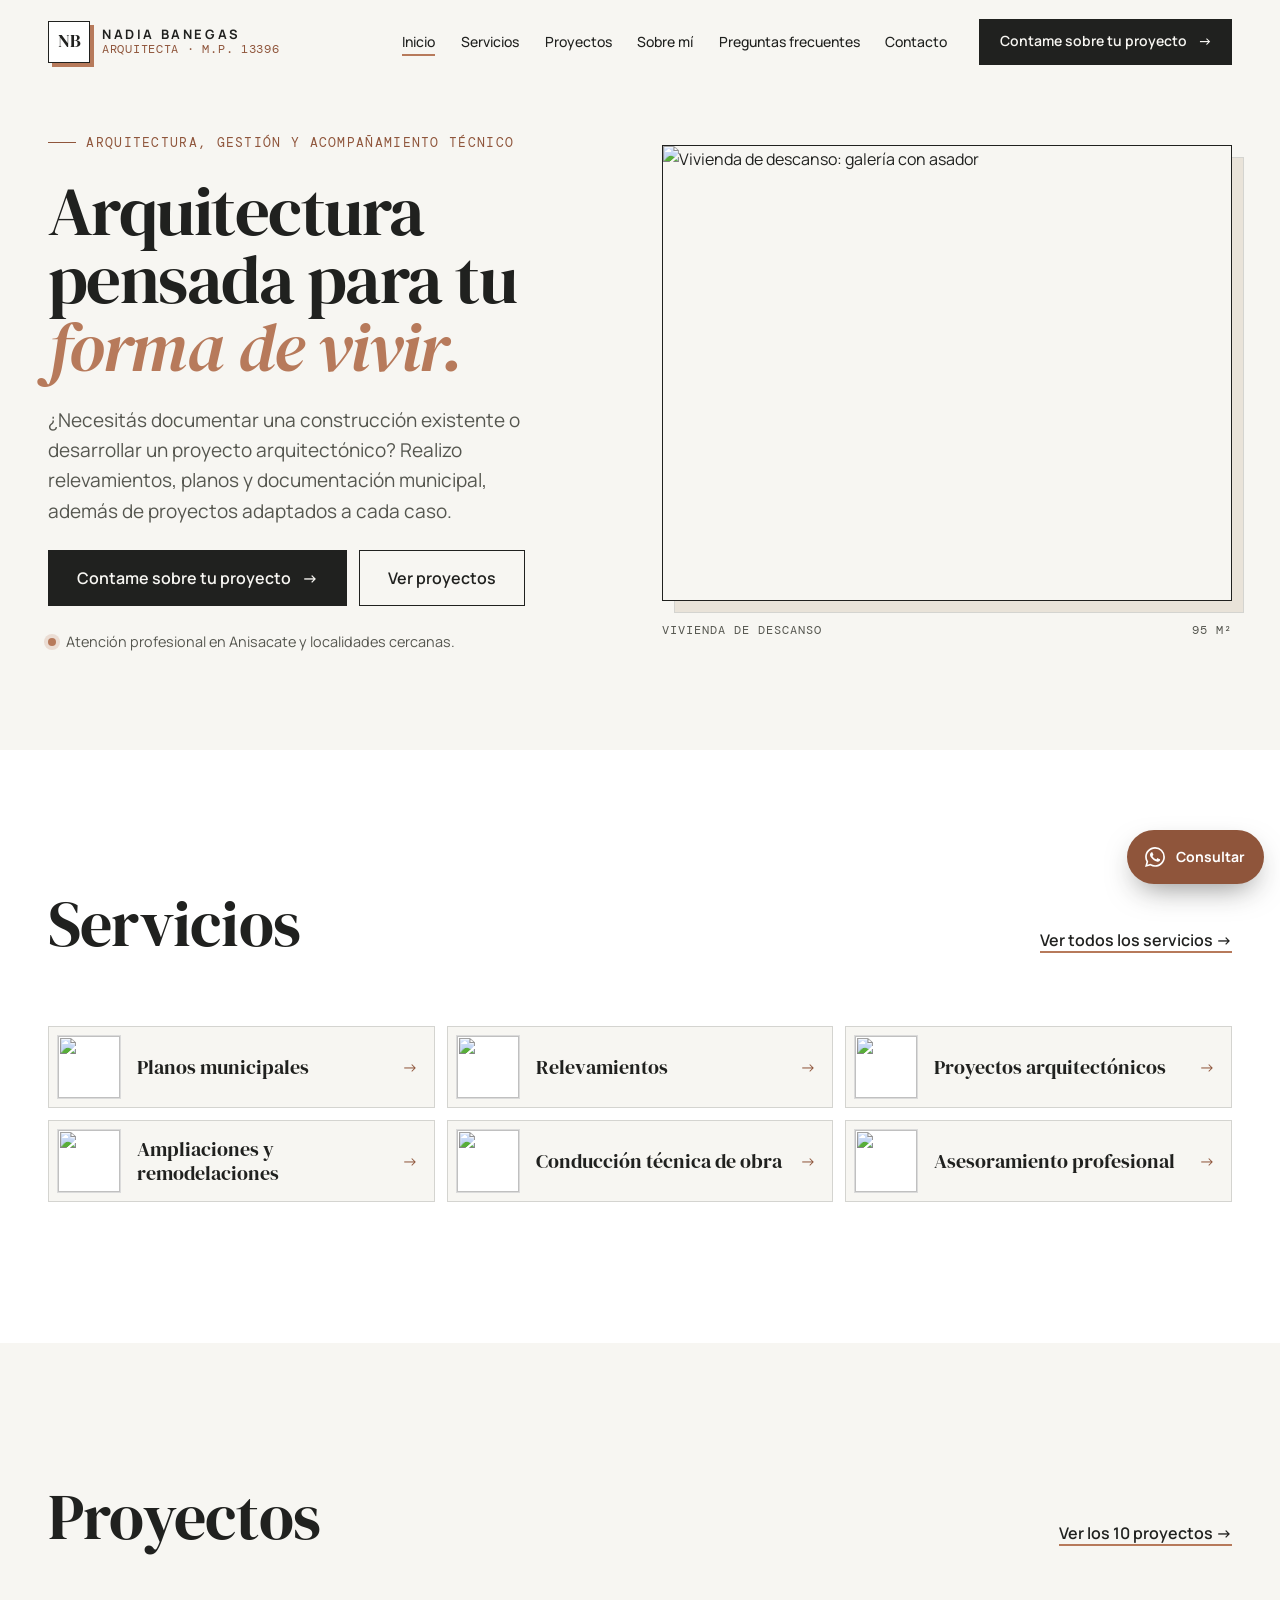
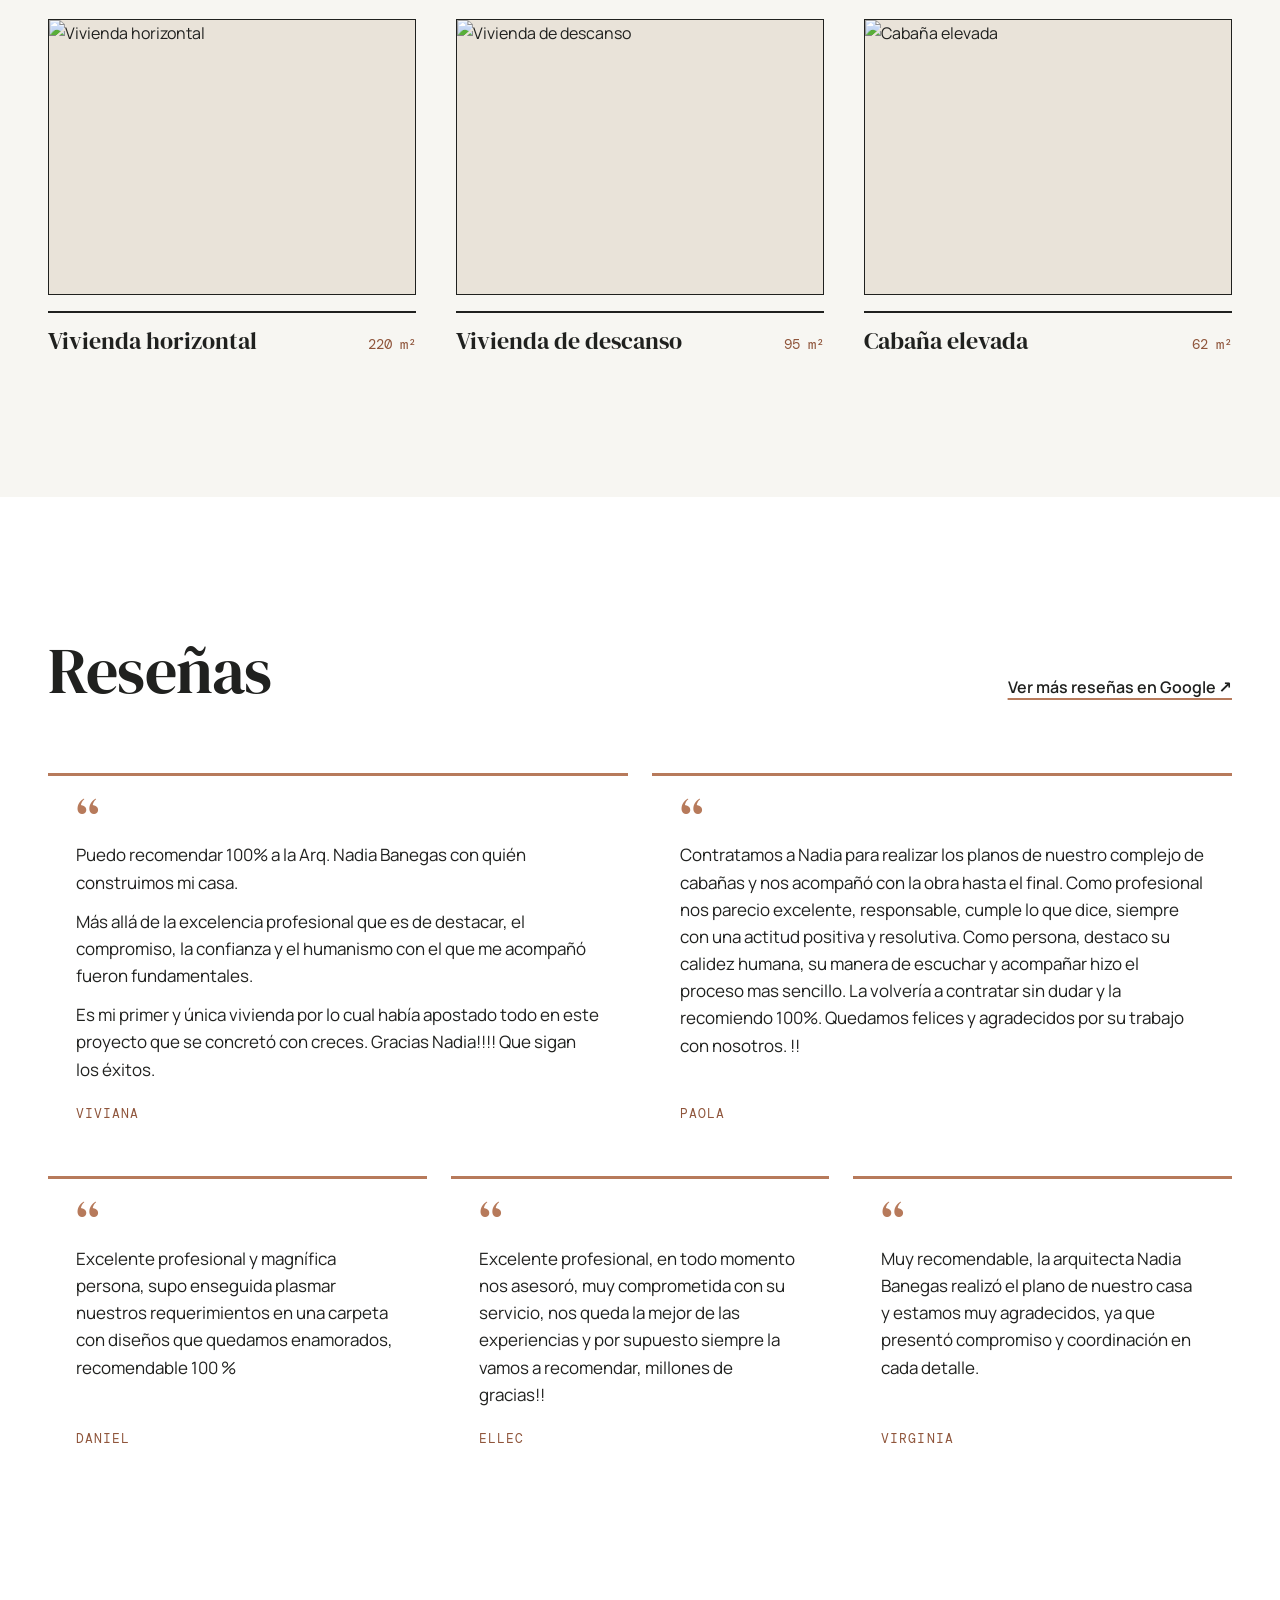
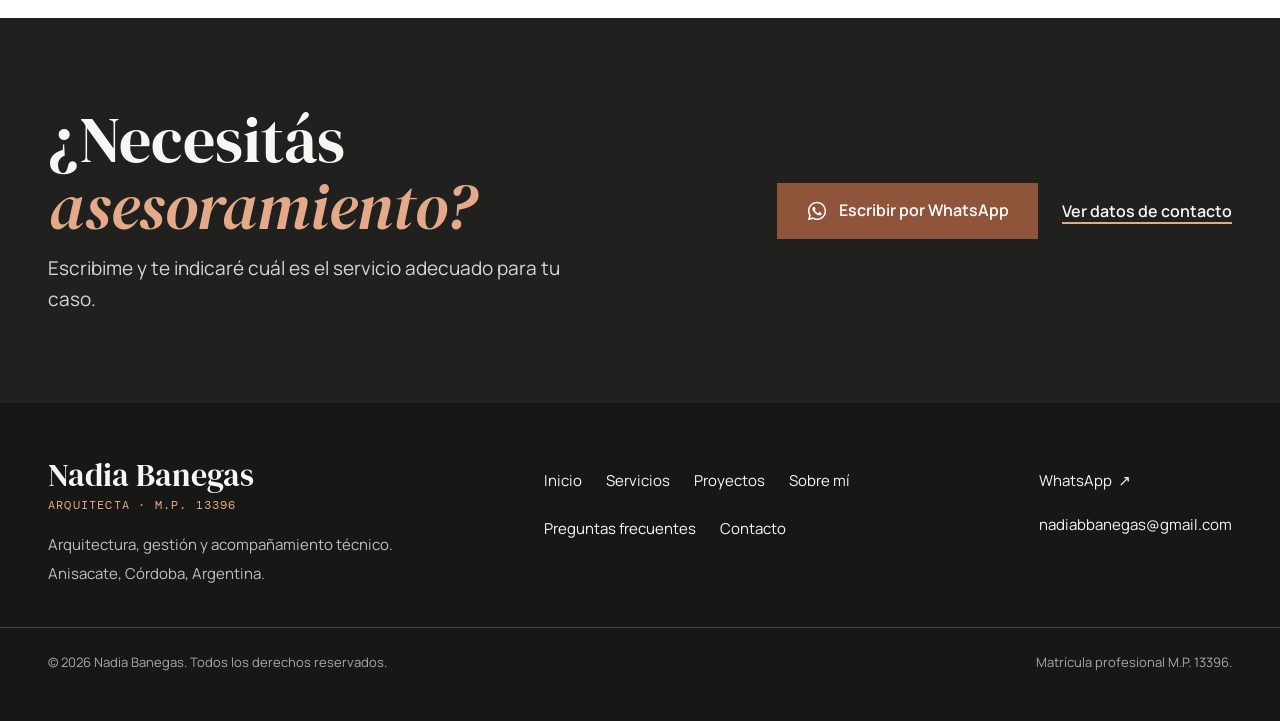
==== commit f8b9bfbb: "Simplificar el inicio y separar cada sección en su página Cambios pedidos por Nadia: - Inicio livian" ====
--- a/index.html
+++ b/index.html
@@ -48,7 +48,7 @@
       "image": "https://nadiabanegasarq.github.io/assets/img/og-image.jpg",
       "telephone": "+5493547662066",
       "email": "nadiabbanegas@gmail.com",
-      "hasMap": "https://www.google.com/maps/place/Nadia+Banegas+ARQUITECTA/@-31.7205583,-64.4050901,17z/data=!4m6!3m5!1s0x942d55cb2d0c3977:0x12adc37940f0b6f9!8m2!3d-31.7205583!4d-64.4050901",
+      "hasMap": "https://maps.app.goo.gl/ShGkBSKZtU2Fb1uk8",
       "address": {
         "@type": "PostalAddress",
         "addressLocality": "Anisacate",
@@ -177,11 +177,11 @@
         <div class="nav-panel" id="menu" data-nav-panel>
           <ul class="nav-list">
             <li><a href="index.html" data-nav-link aria-current="page">Inicio</a></li>
-            <li><a href="index.html#servicios" data-nav-link>Servicios</a></li>
+            <li><a href="servicios.html" data-nav-link>Servicios</a></li>
             <li><a href="proyectos.html" data-nav-link>Proyectos</a></li>
-            <li><a href="index.html#sobre-mi" data-nav-link>Sobre mí</a></li>
+            <li><a href="sobre-mi.html" data-nav-link>Sobre mí</a></li>
             <li><a href="preguntas-frecuentes.html" data-nav-link>Preguntas frecuentes</a></li>
-            <li><a href="index.html#contacto" data-nav-link>Contacto</a></li>
+            <li><a href="contacto.html" data-nav-link>Contacto</a></li>
           </ul>
           <a class="btn btn-primary nav-cta" href="https://wa.me/5493547662066" data-wa target="_blank" rel="noopener">Contame sobre tu proyecto <span class="btn-arrow" aria-hidden="true">→</span></a>
           <p class="nav-panel-foot">Anisacate, Córdoba, Argentina</p>
@@ -192,7 +192,7 @@
 
   <main id="contenido">
 
-    <section class="hero" id="inicio" aria-labelledby="hero-title">
+    <section class="hero" aria-labelledby="hero-title">
       <div class="wrap hero-grid">
         <div class="hero-copy">
           <p class="eyebrow">Arquitectura, gestión y acompañamiento técnico</p>
@@ -209,78 +209,54 @@
           <figcaption><span>Vivienda de descanso</span><span>95 m²</span></figcaption>
         </figure>
       </div>
-      <div class="wrap">
-        <ul class="facts" aria-label="Datos profesionales">
-          <li><span>Matrícula</span>M.P. 13396</li>
-          <li><span>Trayectoria</span>Más de 15 años</li>
-          <li><span>Formación</span>FAUD · Universidad Nacional de Córdoba</li>
-          <li><span>Zona</span>Anisacate y localidades cercanas</li>
-        </ul>
-      </div>
-    </section>
-
-    <section class="section band-white" id="servicios" aria-labelledby="services-title">
+    </section>
+
+    <section class="section band-white" aria-labelledby="services-title">
       <div class="wrap">
         <div class="section-head">
-          <div>
-            <p class="eyebrow">Servicios</p>
-            <h2 class="section-title" id="services-title">¿Qué necesitás <em>resolver?</em></h2>
-          </div>
-          <p class="lead">Servicios profesionales para acompañarte en cada etapa de tu proyecto.</p>
-        </div>
-        <ul class="service-grid">
-          <li class="service">
-            <div class="service-media"><img src="assets/img/servicio-planos.svg" alt="" loading="lazy" decoding="async"></div>
-            <h3 class="service-title">Planos municipales</h3>
-            <p class="service-desc">Documentación técnica y elaboración de planos para gestionar la regularización y aprobación de construcciones, incluida la gestión y tramitación ante el municipio.</p>
-            <a class="service-cta" href="https://wa.me/5493547662066" data-wa data-service="Planos municipales" target="_blank" rel="noopener">Consultar por este servicio <span class="btn-arrow" aria-hidden="true">→</span></a>
-          </li>
-          <li class="service">
-            <div class="service-media"><img src="assets/img/servicio-relevamientos.svg" alt="" loading="lazy" decoding="async"></div>
-            <h3 class="service-title">Relevamientos</h3>
-            <p class="service-desc">Medición y documentación gráfica del estado actual de una propiedad para conocer sus características y trabajar sobre una base precisa.</p>
-            <a class="service-cta" href="https://wa.me/5493547662066" data-wa data-service="Relevamientos" target="_blank" rel="noopener">Consultar por este servicio <span class="btn-arrow" aria-hidden="true">→</span></a>
-          </li>
-          <li class="service">
-            <div class="service-media"><img src="assets/img/servicio-proyectos.svg" alt="" loading="lazy" decoding="async"></div>
-            <h3 class="service-title">Proyectos arquitectónicos</h3>
-            <p class="service-desc">Diseño y desarrollo de proyectos para viviendas nuevas y ampliaciones, adaptados a tus necesidades y a las características del terreno.</p>
-            <a class="service-cta" href="https://wa.me/5493547662066" data-wa data-service="Proyectos arquitectónicos" target="_blank" rel="noopener">Consultar por este servicio <span class="btn-arrow" aria-hidden="true">→</span></a>
-          </li>
-          <li class="service">
-            <div class="service-media"><img src="assets/img/servicio-ampliaciones.svg" alt="" loading="lazy" decoding="async"></div>
-            <h3 class="service-title">Ampliaciones y remodelaciones</h3>
-            <p class="service-desc">Transformación de espacios existentes para mejorar su funcionalidad, distribución y estética.</p>
-            <a class="service-cta" href="https://wa.me/5493547662066" data-wa data-service="Ampliaciones y remodelaciones" target="_blank" rel="noopener">Consultar por este servicio <span class="btn-arrow" aria-hidden="true">→</span></a>
-          </li>
-          <li class="service">
-            <div class="service-media"><img src="assets/img/servicio-obra.svg" alt="" loading="lazy" decoding="async"></div>
-            <h3 class="service-title">Conducción técnica de obra</h3>
-            <p class="service-desc">Seguimiento profesional y control técnico durante la ejecución de la obra.</p>
-            <a class="service-cta" href="https://wa.me/5493547662066" data-wa data-service="Conducción técnica de obra" target="_blank" rel="noopener">Consultar por este servicio <span class="btn-arrow" aria-hidden="true">→</span></a>
-          </li>
-          <li class="service">
-            <div class="service-media"><img src="assets/img/servicio-asesoramiento.svg" alt="" loading="lazy" decoding="async"></div>
-            <h3 class="service-title">Asesoramiento profesional</h3>
-            <p class="service-desc">Consultas técnicas para evaluar alternativas y definir soluciones antes de comenzar una obra.</p>
-            <a class="service-cta" href="https://wa.me/5493547662066" data-wa data-service="Asesoramiento profesional" target="_blank" rel="noopener">Consultar por este servicio <span class="btn-arrow" aria-hidden="true">→</span></a>
-          </li>
+          <h2 class="section-title" id="services-title">Servicios</h2>
+          <a class="text-link" href="servicios.html">Ver todos los servicios →</a>
+        </div>
+        <ul class="service-chips">
+          <li><a class="service-chip" href="servicios.html#planos">
+            <span class="service-chip-media"><img src="assets/img/servicio-planos.svg" alt="" loading="lazy" decoding="async"></span>
+            <span class="service-chip-name">Planos municipales</span>
+            <span class="service-chip-arrow" aria-hidden="true">→</span>
+          </a></li>
+          <li><a class="service-chip" href="servicios.html#relevamientos">
+            <span class="service-chip-media"><img src="assets/img/servicio-relevamientos.svg" alt="" loading="lazy" decoding="async"></span>
+            <span class="service-chip-name">Relevamientos</span>
+            <span class="service-chip-arrow" aria-hidden="true">→</span>
+          </a></li>
+          <li><a class="service-chip" href="servicios.html#proyectos">
+            <span class="service-chip-media"><img src="assets/img/servicio-proyectos.svg" alt="" loading="lazy" decoding="async"></span>
+            <span class="service-chip-name">Proyectos arquitectónicos</span>
+            <span class="service-chip-arrow" aria-hidden="true">→</span>
+          </a></li>
+          <li><a class="service-chip" href="servicios.html#ampliaciones">
+            <span class="service-chip-media"><img src="assets/img/servicio-ampliaciones.svg" alt="" loading="lazy" decoding="async"></span>
+            <span class="service-chip-name">Ampliaciones y remodelaciones</span>
+            <span class="service-chip-arrow" aria-hidden="true">→</span>
+          </a></li>
+          <li><a class="service-chip" href="servicios.html#obra">
+            <span class="service-chip-media"><img src="assets/img/servicio-obra.svg" alt="" loading="lazy" decoding="async"></span>
+            <span class="service-chip-name">Conducción técnica de obra</span>
+            <span class="service-chip-arrow" aria-hidden="true">→</span>
+          </a></li>
+          <li><a class="service-chip" href="servicios.html#asesoramiento">
+            <span class="service-chip-media"><img src="assets/img/servicio-asesoramiento.svg" alt="" loading="lazy" decoding="async"></span>
+            <span class="service-chip-name">Asesoramiento profesional</span>
+            <span class="service-chip-arrow" aria-hidden="true">→</span>
+          </a></li>
         </ul>
-        <div class="cta-strip">
-          <p>¿No sabés qué servicio necesitás? <strong>Escribime y te indicaré cuál es el adecuado para tu caso.</strong></p>
-          <a class="btn btn-primary" href="https://wa.me/5493547662066" data-wa target="_blank" rel="noopener">Hacer una consulta <span class="btn-arrow" aria-hidden="true">→</span></a>
-        </div>
-      </div>
-    </section>
-
-    <section class="section" id="proyectos" aria-labelledby="projects-title">
+      </div>
+    </section>
+
+    <section class="section" aria-labelledby="projects-title">
       <div class="wrap">
         <div class="section-head">
-          <div>
-            <p class="eyebrow">Proyectos</p>
-            <h2 class="section-title" id="projects-title">Espacios, ideas y <em>soluciones.</em></h2>
-          </div>
-          <p class="lead">Viviendas, cabañas, quinchos y un complejo de departamentos, desde el plano hasta la obra.</p>
+          <h2 class="section-title" id="projects-title">Proyectos</h2>
+          <a class="text-link" href="proyectos.html">Ver los 10 proyectos →</a>
         </div>
         <ul class="feature-grid">
           <li class="feature">
@@ -302,60 +278,14 @@
             </a>
           </li>
         </ul>
-        <p class="section-more"><a class="btn btn-line" href="proyectos.html">Ver los 10 proyectos <span class="btn-arrow" aria-hidden="true">→</span></a></p>
-      </div>
-    </section>
-
-    <section class="section band-sand" id="sobre-mi" aria-labelledby="about-title">
-      <div class="wrap about-grid">
-        <div class="about-head">
-          <p class="eyebrow">Sobre mí</p>
-          <h2 class="section-title" id="about-title">Soy Nadia, <em>arquitecta.</em></h2>
-          <dl class="about-facts">
-            <div><dt>Matrícula</dt><dd>M.P. 13396</dd></div>
-            <div><dt>Formación</dt><dd>FAUD · Universidad Nacional de Córdoba</dd></div>
-            <div><dt>Trayectoria</dt><dd>Más de 15 años</dd></div>
-          </dl>
-        </div>
-        <div class="about-copy">
-          <p class="about-intro">Soy arquitecta, egresada de la Facultad de Arquitectura, Urbanismo y Diseño de la Universidad Nacional de Córdoba, y cuento con más de 15 años de trayectoria profesional en el desarrollo de proyectos, ampliaciones y remodelaciones.</p>
-          <div class="about-text">
-            <p>A lo largo de estos años he trabajado tanto en el diseño como en el acompañamiento técnico de las obras, lo que me permite abordar cada proyecto de manera integral, desde las primeras definiciones hasta su ejecución.</p>
-            <p>Cuento con experiencia en la gestión y tramitación de documentación municipal, acompañando a mis clientes en procesos que suelen resultar complejos y brindando el respaldo técnico necesario en cada etapa.</p>
-            <p>Valoro especialmente la atención personalizada y el contacto directo con cada cliente, entendiendo que cada proyecto tiene necesidades, prioridades y condiciones particulares. Mi objetivo es aportar soluciones funcionales, viables y adecuadas a cada caso, combinando criterios de diseño, aspectos técnicos y una planificación realista de la obra.</p>
-          </div>
-          <a class="btn btn-primary" href="https://wa.me/5493547662066" data-wa data-msg="Hola Nadia, estuve viendo tu página web y me gustaría que trabajemos en mi proyecto." target="_blank" rel="noopener">Trabajemos en tu proyecto <span class="btn-arrow" aria-hidden="true">→</span></a>
-        </div>
-      </div>
-    </section>
-
-    <section class="section band-white" id="proceso" aria-labelledby="process-title">
+      </div>
+    </section>
+
+    <section class="section band-white" aria-labelledby="reviews-title">
       <div class="wrap">
         <div class="section-head">
-          <div>
-            <p class="eyebrow">Proceso</p>
-            <h2 class="section-title" id="process-title">Tu proyecto, <em>paso a paso.</em></h2>
-          </div>
-        </div>
-        <ol class="steps">
-          <li class="step"><span class="step-num">1</span><h3 class="step-title">Primer contacto</h3><p>Me contás qué necesitás y cuáles son tus objetivos.</p></li>
-          <li class="step"><span class="step-num">2</span><h3 class="step-title">Evaluación y presupuesto</h3><p>Con esa información realizo una evaluación inicial y elaboro un presupuesto detallado.</p></li>
-          <li class="step"><span class="step-num">3</span><h3 class="step-title">Desarrollo</h3><p>Una vez aprobado el presupuesto, se desarrolla la tarea acordada.</p></li>
-          <li class="step"><span class="step-num">4</span><h3 class="step-title">Acompañamiento</h3><p>Seguimiento correspondiente según el alcance del servicio contratado.</p></li>
-        </ol>
-      </div>
-    </section>
-
-    <section class="section" id="resenas" aria-labelledby="reviews-title">
-      <div class="wrap">
-        <div class="section-head">
-          <div>
-            <p class="eyebrow">Reseñas</p>
-            <h2 class="section-title" id="reviews-title">La experiencia de quienes <em>confiaron.</em></h2>
-          </div>
-          <div class="reviews-actions">
-            <a class="btn btn-line" href="https://www.google.com/maps/place/Nadia+Banegas+ARQUITECTA/@-31.7205583,-64.4050901,17z/data=!4m6!3m5!1s0x942d55cb2d0c3977:0x12adc37940f0b6f9!8m2!3d-31.7205583!4d-64.4050901" target="_blank" rel="noopener">Ver más reseñas en Google <span class="btn-arrow" aria-hidden="true">↗</span></a>
-          </div>
+          <h2 class="section-title" id="reviews-title">Reseñas</h2>
+          <a class="text-link" href="https://maps.app.goo.gl/ShGkBSKZtU2Fb1uk8" target="_blank" rel="noopener">Ver más reseñas en Google ↗</a>
         </div>
         <ul class="review-list">
           <li class="review">
@@ -382,91 +312,15 @@
       </div>
     </section>
 
-    <section class="section band-sand" id="preguntas" aria-labelledby="faq-title">
-      <div class="wrap faq-grid">
-        <div class="faq-head">
-          <p class="eyebrow">Preguntas frecuentes</p>
-          <h2 class="section-title" id="faq-title">Antes de <em>empezar.</em></h2>
-          <p class="lead">Las consultas más habituales sobre presupuestos, plazos y trámites.</p>
-          <a class="btn btn-primary" href="preguntas-frecuentes.html">Ver todas las preguntas <span class="btn-arrow" aria-hidden="true">→</span></a>
-        </div>
-        <div class="accordion" data-accordion>
-          <div class="acc-item">
-            <h3 class="acc-heading">
-              <button class="acc-trigger" type="button" aria-expanded="false" aria-controls="faq-inicio-1" id="faq-inicio-1-btn">
-                <span>¿En qué zonas trabajás?</span>
-                <span class="acc-icon" aria-hidden="true"></span>
-              </button>
-            </h3>
-            <div class="acc-panel" id="faq-inicio-1" role="region" aria-labelledby="faq-inicio-1-btn" hidden>
-              <div class="acc-panel-inner">
-                <p>Trabajo principalmente en Anisacate y localidades cercanas, incluyendo Alta Gracia, Villa La Bolsa y Los Aromos, además de otras localidades del Valle de Paravachasca y el Valle de Calamuchita.</p>
-              </div>
-            </div>
-          </div>
-          <div class="acc-item">
-            <h3 class="acc-heading">
-              <button class="acc-trigger" type="button" aria-expanded="false" aria-controls="faq-inicio-2" id="faq-inicio-2-btn">
-                <span>¿Cuánto cuesta realizar un plano?</span>
-                <span class="acc-icon" aria-hidden="true"></span>
-              </button>
-            </h3>
-            <div class="acc-panel" id="faq-inicio-2" role="region" aria-labelledby="faq-inicio-2-btn" hidden>
-              <div class="acc-panel-inner">
-                <p>Depende del tipo de plano, de los metros cubiertos de la obra, de la complejidad del trabajo, de la documentación disponible, de la tarifaria vigente y de otros factores particulares de cada caso. Por ese motivo, cada presupuesto se realiza de manera personalizada.</p>
-              </div>
-            </div>
-          </div>
-          <div class="acc-item">
-            <h3 class="acc-heading">
-              <button class="acc-trigger" type="button" aria-expanded="false" aria-controls="faq-inicio-3" id="faq-inicio-3-btn">
-                <span>¿Qué incluye el presupuesto para la aprobación de un plano municipal?</span>
-                <span class="acc-icon" aria-hidden="true"></span>
-              </button>
-            </h3>
-            <div class="acc-panel" id="faq-inicio-3" role="region" aria-labelledby="faq-inicio-3-btn" hidden>
-              <div class="acc-panel-inner">
-                <p>El presupuesto se presenta de manera detallada para que puedas conocer desde el inicio todos los conceptos involucrados en el trámite.</p>
-                <p>Generalmente incluye, por un lado, los aranceles y tasas que deben abonarse ante organismos como el municipio y el colegio profesional y, por otro, los honorarios profesionales correspondientes al trabajo técnico a realizar.</p>
-                <p>Como cada organismo tiene sus propios tiempos administrativos, algunos importes pueden abonarse en distintas etapas a medida que el trámite avanza. Por ese motivo, el presupuesto contempla todos los costos previstos, permitiendo tener una visión completa del proceso y de los montos involucrados, sin cargos ocultos ni conceptos inesperados.</p>
-              </div>
-            </div>
-          </div>
-          <div class="acc-item">
-            <h3 class="acc-heading">
-              <button class="acc-trigger" type="button" aria-expanded="false" aria-controls="faq-inicio-4" id="faq-inicio-4-btn">
-                <span>¿Cuánto demora un trámite municipal?</span>
-                <span class="acc-icon" aria-hidden="true"></span>
-              </button>
-            </h3>
-            <div class="acc-panel" id="faq-inicio-4" role="region" aria-labelledby="faq-inicio-4-btn" hidden>
-              <div class="acc-panel-inner">
-                <p>No existe un plazo único. Cada municipio tiene procedimientos y tiempos administrativos propios, por lo que la duración puede variar según la localidad y las características del expediente.</p>
-              </div>
-            </div>
-          </div>
-        </div>
-      </div>
-    </section>
-
-    <section class="contact" id="contacto" aria-labelledby="contact-title">
-      <div class="wrap contact-grid">
-        <div class="contact-copy">
-          <p class="eyebrow eyebrow-light">Contacto</p>
-          <h2 class="contact-title" id="contact-title">¿Tenés un proyecto <em>en mente?</em></h2>
-          <p class="contact-text">Escribime y te indicaré cuál es el servicio adecuado para tu caso. Podemos conversar sobre tu idea y evaluar juntos cómo avanzar.</p>
-          <a class="btn btn-accent btn-xl" href="https://wa.me/5493547662066" data-wa target="_blank" rel="noopener"><svg class="wa-icon" viewBox="0 0 24 24" aria-hidden="true" focusable="false"><path fill="currentColor" d="M12.04 2C6.58 2 2.13 6.45 2.13 11.91c0 1.75.46 3.45 1.32 4.95L2.05 22l5.25-1.38a9.9 9.9 0 0 0 4.74 1.21h.01c5.46 0 9.91-4.45 9.91-9.91A9.85 9.85 0 0 0 12.04 2Zm0 18.15h-.01a8.2 8.2 0 0 1-4.19-1.15l-.3-.18-3.12.82.83-3.04-.2-.31a8.21 8.21 0 0 1-1.26-4.38c0-4.54 3.7-8.23 8.25-8.23a8.2 8.2 0 0 1 8.23 8.24c0 4.54-3.7 8.23-8.23 8.23Zm4.52-6.16c-.25-.12-1.47-.72-1.69-.81-.23-.08-.39-.12-.56.12-.17.25-.64.81-.78.97-.14.17-.29.19-.54.06a6.76 6.76 0 0 1-3.37-2.94c-.25-.44.25-.41.72-1.36.08-.17.04-.31-.02-.43-.06-.12-.56-1.34-.76-1.84-.2-.48-.41-.42-.56-.42h-.48a.92.92 0 0 0-.66.31c-.23.25-.87.85-.87 2.07s.89 2.4 1.01 2.56c.12.17 1.75 2.67 4.24 3.74 1.58.68 2.2.74 2.99.62.48-.07 1.47-.6 1.68-1.18.21-.58.21-1.08.14-1.18-.06-.11-.22-.17-.47-.29Z"/></svg> Escribir por WhatsApp</a>
-          <dl class="contact-block">
-            <div><dt>WhatsApp</dt><dd><a href="https://wa.me/5493547662066" data-wa target="_blank" rel="noopener">+54 9 3547 66-2066</a></dd></div>
-            <div><dt>Correo electrónico</dt><dd><a href="mailto:nadiabbanegas@gmail.com">nadiabbanegas@gmail.com</a></dd></div>
-            <div><dt>Zona de atención</dt><dd>Anisacate y localidades cercanas, Córdoba</dd></div>
-          </dl>
-        </div>
-        <div class="contact-map">
-          <div class="map-frame">
-            <iframe title="Mapa de Anisacate, Córdoba, con la ubicación de Nadia Banegas en Google Maps" src="https://maps.google.com/maps?q=Nadia%20Banegas%20ARQUITECTA%2C%20Anisacate%2C%20C%C3%B3rdoba&amp;hl=es&amp;z=14&amp;output=embed" loading="lazy" referrerpolicy="no-referrer-when-downgrade" allowfullscreen></iframe>
-          </div>
-          <a class="map-link" href="https://www.google.com/maps/place/Nadia+Banegas+ARQUITECTA/@-31.7205583,-64.4050901,17z/data=!4m6!3m5!1s0x942d55cb2d0c3977:0x12adc37940f0b6f9!8m2!3d-31.7205583!4d-64.4050901" target="_blank" rel="noopener">Ver en Google Maps <span aria-hidden="true">↗</span></a>
+    <section class="cta-band" aria-labelledby="cta-title">
+      <div class="wrap cta-band-inner">
+        <div class="cta-band-copy">
+          <h2 class="cta-band-title" id="cta-title">¿Necesitás <em>asesoramiento?</em></h2>
+          <p class="cta-band-text">Escribime y te indicaré cuál es el servicio adecuado para tu caso.</p>
+        </div>
+        <div class="cta-band-actions">
+          <a class="btn btn-accent btn-lg" href="https://wa.me/5493547662066" data-wa target="_blank" rel="noopener"><svg class="wa-icon" viewBox="0 0 24 24" aria-hidden="true" focusable="false"><path fill="currentColor" d="M12.04 2C6.58 2 2.13 6.45 2.13 11.91c0 1.75.46 3.45 1.32 4.95L2.05 22l5.25-1.38a9.9 9.9 0 0 0 4.74 1.21h.01c5.46 0 9.91-4.45 9.91-9.91A9.85 9.85 0 0 0 12.04 2Zm0 18.15h-.01a8.2 8.2 0 0 1-4.19-1.15l-.3-.18-3.12.82.83-3.04-.2-.31a8.21 8.21 0 0 1-1.26-4.38c0-4.54 3.7-8.23 8.25-8.23a8.2 8.2 0 0 1 8.23 8.24c0 4.54-3.7 8.23-8.23 8.23Zm4.52-6.16c-.25-.12-1.47-.72-1.69-.81-.23-.08-.39-.12-.56.12-.17.25-.64.81-.78.97-.14.17-.29.19-.54.06a6.76 6.76 0 0 1-3.37-2.94c-.25-.44.25-.41.72-1.36.08-.17.04-.31-.02-.43-.06-.12-.56-1.34-.76-1.84-.2-.48-.41-.42-.56-.42h-.48a.92.92 0 0 0-.66.31c-.23.25-.87.85-.87 2.07s.89 2.4 1.01 2.56c.12.17 1.75 2.67 4.24 3.74 1.58.68 2.2.74 2.99.62.48-.07 1.47-.6 1.68-1.18.21-.58.21-1.08.14-1.18-.06-.11-.22-.17-.47-.29Z"/></svg> Escribir por WhatsApp</a>
+          <a class="text-link text-link-light" href="contacto.html">Ver datos de contacto</a>
         </div>
       </div>
     </section>
@@ -483,10 +337,11 @@
       <nav class="footer-nav" aria-label="Enlaces del pie de página">
         <ul>
           <li><a href="index.html">Inicio</a></li>
-          <li><a href="index.html#servicios">Servicios</a></li>
+          <li><a href="servicios.html">Servicios</a></li>
           <li><a href="proyectos.html">Proyectos</a></li>
+          <li><a href="sobre-mi.html">Sobre mí</a></li>
           <li><a href="preguntas-frecuentes.html">Preguntas frecuentes</a></li>
-          <li><a href="index.html#contacto">Contacto</a></li>
+          <li><a href="contacto.html">Contacto</a></li>
         </ul>
       </nav>
       <div class="footer-social">
--- a/css/styles.css
+++ b/css/styles.css
@@ -0,0 +1,536 @@
+/* ==========================================================================
+   Nadia Banegas | Arquitecta
+   Sitio de tres páginas (Inicio, Proyectos, Preguntas frecuentes) con el
+   lenguaje gráfico del plano: líneas de tinta, rótulos en mono y el terracota
+   como lápiz de corrección. Cada sección trata un solo tema, con aire propio.
+   ========================================================================== */
+
+:root {
+  color-scheme: only light;
+
+  /* Color */
+  --paper: #F7F6F2;      /* fondo principal */
+  --white: #FFFFFF;      /* bandas y tarjetas */
+  --ink: #20211F;        /* tinta: textos y líneas */
+  --graphite: #55564F;   /* texto secundario (AA sobre papel, blanco y beige) */
+  --grey: #777873;       /* líneas finas */
+  --terra: #B77A5B;      /* acento en títulos grandes y líneas */
+  --terra-ink: #8F553B;  /* terracota para texto chico y botones (AA) */
+  --terra-soft: #E3A988; /* terracota sobre fondo oscuro */
+  --sand: #E9E3D9;       /* banda cálida */
+  --line: rgba(32, 33, 31, .16);
+  --line-light: rgba(247, 246, 242, .2);
+
+  /* Tipografía */
+  --f-display: "DM Serif Display", "Times New Roman", Georgia, serif;
+  --f-body: "Manrope", "Inter", system-ui, -apple-system, "Segoe UI", sans-serif;
+  --f-mono: "DM Mono", ui-monospace, "SFMono-Regular", Menlo, Consolas, monospace;
+
+  --step-0: 1rem;
+  --step-1: 1.1875rem;
+  --step-2: 1.5rem;
+  --step-3: 2rem;
+  --step-4: clamp(2.4rem, 5.6vw, 4rem);
+  --step-5: clamp(2.7rem, 8vw, 5.4rem);
+
+  /* Espacio y movimiento */
+  --max: 1240px;
+  --header-h: 68px;
+  --section-y: clamp(5rem, 11vw, 9rem);
+  --ease: cubic-bezier(.22, .61, .36, 1);
+  --ease-out: cubic-bezier(.16, 1, .3, 1);
+}
+
+/* ---------- Base ---------- */
+*, *::before, *::after { box-sizing: border-box; }
+html { -webkit-text-size-adjust: 100%; scroll-behavior: smooth; scroll-padding-top: calc(var(--header-h) + 12px); }
+body {
+  margin: 0; background: var(--paper); color: var(--ink);
+  font-family: var(--f-body); font-size: var(--step-0); line-height: 1.65;
+  -webkit-font-smoothing: antialiased; -moz-osx-font-smoothing: grayscale;
+  overflow-x: hidden;
+}
+img, svg { display: block; max-width: 100%; }
+img { height: auto; }
+a { color: inherit; text-decoration: none; }
+p { margin: 0; }
+h1, h2, h3 { margin: 0; font-weight: 400; color: var(--ink); }
+ul, ol, dl, dd { margin: 0; padding: 0; list-style: none; }
+button { font: inherit; color: inherit; background: none; border: 0; padding: 0; cursor: pointer; }
+figure, blockquote { margin: 0; }
+:focus-visible { outline: 2px solid var(--terra-ink); outline-offset: 3px; }
+::selection { background: var(--terra); color: var(--white); }
+.sr-only { position: absolute; width: 1px; height: 1px; padding: 0; margin: -1px; overflow: hidden; clip: rect(0 0 0 0); white-space: nowrap; border: 0; }
+.skip-link { position: absolute; left: 1rem; top: -100px; z-index: 400; background: var(--ink); color: var(--paper); padding: .75rem 1rem; font-size: .875rem; }
+.skip-link:focus { top: 1rem; }
+
+.wrap {
+  width: 100%; max-width: calc(var(--max) + 2 * 48px); margin-inline: auto;
+  padding-left: max(16px, env(safe-area-inset-left, 0px));
+  padding-right: max(16px, env(safe-area-inset-right, 0px));
+}
+
+/* ---------- Tipos comunes ---------- */
+.eyebrow {
+  display: inline-flex; align-items: center; gap: .65rem;
+  font-family: var(--f-mono); font-size: .8125rem; letter-spacing: .1em; text-transform: uppercase;
+  color: var(--terra-ink); margin-bottom: 1rem;
+}
+.eyebrow::before { content: ""; width: 1.75rem; height: 1.5px; background: currentColor; }
+.eyebrow-light { color: var(--terra-soft); }
+
+.section-title, .page-title {
+  font-family: var(--f-display); font-size: var(--step-4); line-height: 1.04; letter-spacing: -.012em;
+  text-wrap: balance; max-width: 18ch;
+}
+.page-title { font-size: var(--step-5); }
+.section-title em, .page-title em, .hero-title em, .contact-title em { font-style: italic; color: var(--terra); }
+.band-sand .section-title em { color: var(--terra-ink); }
+.lead { font-size: var(--step-1); line-height: 1.6; color: var(--graphite); max-width: 46ch; }
+
+.section { padding-block: var(--section-y); }
+.section-head { display: grid; gap: 1.25rem; margin-bottom: clamp(2.5rem, 6vw, 4rem); }
+.section-more { margin-top: clamp(2.5rem, 5vw, 3.5rem); }
+.band-white { background: var(--white); }
+.band-sand { background: var(--sand); }
+
+/* ---------- Botones ---------- */
+.btn {
+  display: inline-flex; align-items: center; justify-content: center; gap: .7rem;
+  min-height: 52px; padding: .95rem 1.5rem;
+  font-family: var(--f-body); font-size: .9375rem; font-weight: 600; line-height: 1.2; text-align: center;
+  border: 1.5px solid transparent; border-radius: 0;
+  transition: background-color .35s var(--ease), color .35s var(--ease), border-color .35s var(--ease);
+  -webkit-tap-highlight-color: transparent;
+}
+.btn-arrow { transition: transform .45s var(--ease-out); }
+.btn:hover .btn-arrow { transform: translateX(4px); }
+.btn-primary { background: var(--ink); color: var(--paper); border-color: var(--ink); }
+.btn-primary:hover { background: var(--terra-ink); border-color: var(--terra-ink); color: var(--white); }
+.btn-line { border-color: var(--ink); color: var(--ink); }
+.btn-line:hover { background: var(--ink); color: var(--paper); }
+.btn-accent { background: var(--terra-ink); color: var(--white); border-color: var(--terra-ink); }
+.btn-accent:hover { background: var(--paper); color: var(--ink); border-color: var(--paper); }
+.btn-lg { min-height: 56px; padding-inline: 1.75rem; font-size: 1rem; }
+.btn-xl { min-height: 64px; padding-inline: 2rem; font-size: .9375rem; letter-spacing: .12em; text-transform: uppercase; font-weight: 700; }
+.text-link { display: inline-flex; align-items: center; min-height: 44px; font-weight: 600; color: var(--ink); text-decoration: underline; text-decoration-color: var(--terra); text-decoration-thickness: 2px; text-underline-offset: 5px; }
+.text-link:hover { color: var(--terra-ink); }
+
+/* ---------- Header ---------- */
+body::before { content: ""; position: fixed; inset: 0 0 auto; height: env(safe-area-inset-top, 0px); z-index: 110; background: var(--paper); }
+.site-header {
+  position: sticky; top: env(safe-area-inset-top, 0px); z-index: 100; height: var(--header-h);
+  background: var(--paper); border-bottom: 1px solid transparent;
+  transition: border-color .4s var(--ease), box-shadow .4s var(--ease);
+}
+.site-header.is-scrolled { border-bottom-color: var(--line); box-shadow: 0 10px 30px -24px rgba(32, 33, 31, .5); }
+.header-inner { height: 100%; display: flex; align-items: center; justify-content: space-between; gap: 1rem; }
+.brand { display: inline-flex; align-items: center; gap: .75rem; min-height: 44px; position: relative; z-index: 2; }
+.brand-mark {
+  display: grid; place-items: center; width: 42px; height: 42px; flex: none;
+  border: 1.5px solid var(--ink); background: var(--white);
+  font-family: var(--f-display); font-size: 1.15rem; line-height: 1; color: var(--ink);
+  box-shadow: 4px 4px 0 0 var(--terra);
+}
+.brand-text { display: grid; line-height: 1.2; }
+.brand-name { font-size: .8125rem; font-weight: 700; letter-spacing: .2em; text-transform: uppercase; }
+.brand-role { font-family: var(--f-mono); font-size: .75rem; letter-spacing: .06em; color: var(--terra-ink); text-transform: uppercase; }
+
+.nav-toggle { position: relative; z-index: 2; width: 48px; height: 48px; margin-right: -12px; display: inline-flex; flex-direction: column; align-items: center; justify-content: center; gap: 7px; }
+.nav-toggle-bar { width: 24px; height: 2px; background: var(--ink); transition: transform .45s var(--ease-out); }
+.nav-open .nav-toggle-bar:first-child { transform: translateY(4.5px) rotate(45deg); }
+.nav-open .nav-toggle-bar:last-child { transform: translateY(-4.5px) rotate(-45deg); }
+.nav-panel {
+  position: fixed; inset: 0; z-index: 1; background: var(--paper); color: var(--ink);
+  display: flex; flex-direction: column; justify-content: center; gap: 2rem; overflow-y: auto;
+  padding: calc(var(--header-h) + 1.5rem + env(safe-area-inset-top, 0px)) max(16px, env(safe-area-inset-right, 0px)) calc(2rem + env(safe-area-inset-bottom, 0px)) max(16px, env(safe-area-inset-left, 0px));
+  opacity: 0; visibility: hidden; transition: opacity .4s var(--ease), visibility 0s linear .4s;
+}
+.nav-open .nav-panel { opacity: 1; visibility: visible; transition: opacity .4s var(--ease), visibility 0s; }
+.nav-list { display: grid; border-top: 1px solid var(--line); }
+.nav-list a { display: flex; align-items: center; min-height: 58px; border-bottom: 1px solid var(--line); font-family: var(--f-display); font-size: 1.85rem; }
+.nav-list a:hover, .nav-list a[aria-current="page"], .nav-list a.is-active { color: var(--terra-ink); }
+.nav-cta { align-self: flex-start; }
+.nav-panel-foot { margin-top: auto; font-family: var(--f-mono); font-size: .75rem; letter-spacing: .06em; color: var(--graphite); text-transform: uppercase; }
+body.nav-open { overflow: hidden; }
+
+/* ---------- Hero (inicio) ---------- */
+.hero { padding-block: clamp(1.5rem, 4vw, 3rem) clamp(3.5rem, 8vw, 6rem); }
+.hero-grid { display: grid; gap: 2.5rem; align-items: center; }
+.hero-copy { display: grid; gap: 1.5rem; justify-items: start; min-width: 0; }
+.hero-copy .eyebrow { margin-bottom: 0; }
+.hero-title { font-family: var(--f-display); font-size: var(--step-5); line-height: .98; letter-spacing: -.022em; text-wrap: balance; }
+.hero-title em { display: block; }
+.hero-lead { font-size: var(--step-1); line-height: 1.6; color: var(--graphite); max-width: 40ch; }
+.hero-actions { display: flex; flex-wrap: wrap; gap: .75rem; width: 100%; }
+.hero-actions .btn { flex: 1 1 100%; }
+.hero-note { display: flex; align-items: center; gap: .65rem; font-size: .9rem; color: var(--graphite); }
+.dot { width: 8px; height: 8px; border-radius: 50%; background: var(--terra); flex: none; box-shadow: 0 0 0 4px rgba(183, 122, 91, .2); }
+
+.hero-photo { position: relative; min-width: 0; }
+.hero-photo img { width: 100%; aspect-ratio: 4 / 3.2; object-fit: cover; border: 1px solid var(--ink); box-shadow: 12px 12px 0 -1px var(--sand), 12px 12px 0 0 var(--line); }
+.hero-photo figcaption {
+  display: flex; justify-content: space-between; gap: 1rem; margin-top: 1.25rem;
+  font-family: var(--f-mono); font-size: .75rem; letter-spacing: .08em; text-transform: uppercase; color: var(--graphite);
+}
+
+.facts { display: grid; margin-top: clamp(3rem, 7vw, 5rem); border-top: 2px solid var(--ink); }
+.facts li { display: grid; gap: .2rem; padding: 1rem 0; border-bottom: 1px solid var(--line); font-weight: 600; font-size: .9375rem; min-width: 0; }
+.facts span { font-family: var(--f-mono); font-size: .75rem; font-weight: 400; letter-spacing: .08em; text-transform: uppercase; color: var(--terra-ink); }
+
+/* ---------- Servicios ---------- */
+.service-grid { display: grid; gap: 3rem 2rem; }
+.service { display: flex; flex-direction: column; gap: .75rem; min-width: 0; }
+.service-media { border: 1px solid var(--ink); background: var(--white); overflow: hidden; aspect-ratio: 4 / 3; max-width: 100%; margin-bottom: .5rem; }
+.service-media img { width: 100%; height: 100%; object-fit: cover; transition: transform 1s var(--ease-out); }
+.service:hover .service-media img { transform: scale(1.05); }
+.service-title { font-family: var(--f-display); font-size: var(--step-3); line-height: 1.08; }
+.service-desc { color: var(--graphite); }
+.service-cta {
+  margin-top: auto; align-self: flex-start; display: inline-flex; align-items: center; gap: .5rem;
+  min-height: 48px; font-weight: 700; font-size: .9375rem;
+  text-decoration: underline; text-decoration-color: var(--terra); text-decoration-thickness: 2px; text-underline-offset: 6px;
+  transition: color .3s var(--ease), gap .4s var(--ease-out);
+}
+.service-cta:hover { color: var(--terra-ink); gap: .8rem; }
+
+.cta-strip {
+  margin-top: clamp(3.5rem, 8vw, 5rem);
+  display: grid; gap: 1.5rem; align-items: center;
+  padding-block: 2rem; border-top: 2px solid var(--ink); border-bottom: 1px solid var(--line);
+}
+.cta-strip p { font-family: var(--f-display); font-size: var(--step-2); line-height: 1.25; max-width: 36ch; }
+.cta-strip strong { font-weight: 400; color: var(--terra-ink); font-style: italic; }
+.cta-strip .btn { justify-self: start; }
+
+/* ---------- Proyectos destacados (inicio) ---------- */
+.feature-grid { display: grid; gap: 2rem; }
+.feature-link { display: grid; gap: 1rem; }
+.feature-media { display: block; overflow: hidden; border: 1px solid var(--ink); background: var(--sand); }
+.feature-media img { width: 100%; aspect-ratio: 4 / 3; object-fit: cover; transition: transform 1s var(--ease-out); }
+.feature-link:hover .feature-media img { transform: scale(1.05); }
+.feature-meta { display: flex; justify-content: space-between; align-items: baseline; gap: 1rem; border-top: 2px solid var(--ink); padding-top: .85rem; }
+.feature-name { font-family: var(--f-display); font-size: 1.5rem; line-height: 1.15; }
+.feature-link:hover .feature-name { color: var(--terra-ink); }
+.feature-m2 { font-family: var(--f-mono); font-size: .875rem; color: var(--terra-ink); white-space: nowrap; }
+
+/* ---------- Sobre mí ---------- */
+.about-grid { display: grid; gap: 2.5rem; }
+.about-head { display: grid; gap: 1.5rem; align-content: start; }
+.about-head .eyebrow { margin-bottom: 0; }
+.about-facts { border-top: 2px solid var(--ink); }
+.about-facts > div { display: grid; grid-template-columns: 7.5rem 1fr; gap: 1rem; padding: .85rem 0; border-bottom: 1px solid rgba(32, 33, 31, .2); }
+.about-facts dt { font-family: var(--f-mono); font-size: .75rem; letter-spacing: .08em; text-transform: uppercase; color: var(--terra-ink); padding-top: .15rem; }
+.about-facts dd { font-weight: 600; }
+.about-copy { display: grid; gap: 1.5rem; justify-items: start; min-width: 0; }
+.about-intro { font-family: var(--f-display); font-size: var(--step-2); line-height: 1.32; max-width: 34ch; }
+.about-text { display: grid; gap: 1rem; color: var(--graphite); max-width: 60ch; }
+
+/* ---------- Proceso ---------- */
+.steps { display: grid; position: relative; }
+.step { position: relative; display: grid; gap: .5rem; align-content: start; padding: 0 0 2.25rem 4.25rem; min-width: 0; }
+.step::before { content: ""; position: absolute; left: 21px; top: 44px; bottom: 0; border-left: 1px dashed var(--grey); }
+.step:last-child::before { display: none; }
+.step-num {
+  position: absolute; left: 0; top: 0; width: 44px; height: 44px; display: grid; place-items: center;
+  border: 1.5px solid var(--ink); border-radius: 50%; background: var(--white);
+  font-family: var(--f-mono); font-size: 1rem; color: var(--ink);
+}
+.step:first-child .step-num { background: var(--terra-ink); border-color: var(--terra-ink); color: var(--white); }
+.step-title { font-family: var(--f-display); font-size: var(--step-2); line-height: 1.15; padding-top: .45rem; }
+.step p { color: var(--graphite); max-width: 32ch; }
+
+/* ---------- Reseñas ---------- */
+.reviews-actions { display: flex; flex-wrap: wrap; gap: .75rem; }
+.review-list { display: grid; gap: 1.25rem; }
+.review { display: flex; flex-direction: column; gap: 1.25rem; padding: 1.75rem; background: var(--white); border-top: 3px solid var(--terra); min-width: 0; }
+.review-text { display: grid; gap: .75rem; font-size: 1.0625rem; line-height: 1.6; color: var(--ink); }
+.review-text::before { content: "“"; font-family: var(--f-display); font-size: 3.5rem; line-height: .6; color: var(--terra); height: 1.6rem; }
+.review-author { margin-top: auto; font-family: var(--f-mono); font-size: .8125rem; letter-spacing: .08em; text-transform: uppercase; color: var(--terra-ink); }
+
+/* ---------- Acordeón ---------- */
+.faq-grid { display: grid; gap: 2.5rem; }
+.faq-head { display: grid; gap: 1.25rem; justify-items: start; align-content: start; }
+.faq-head .eyebrow { margin-bottom: 0; }
+.accordion { border-top: 2px solid var(--ink); min-width: 0; }
+.acc-item { border-bottom: 1px solid var(--line); }
+.band-sand .acc-item { border-bottom-color: rgba(32, 33, 31, .2); }
+.acc-trigger {
+  width: 100%; min-height: 64px; display: flex; align-items: center; justify-content: space-between; gap: 1.25rem;
+  padding: 1.1rem 0; text-align: left;
+  font-family: var(--f-display); font-size: clamp(1.15rem, 3vw, 1.4rem); line-height: 1.28; color: var(--ink);
+  transition: color .3s var(--ease);
+}
+.acc-trigger:hover, .acc-trigger[aria-expanded="true"] { color: var(--terra-ink); }
+.acc-icon { position: relative; width: 34px; height: 34px; flex: none; border: 1.5px solid currentColor; border-radius: 50%; }
+.acc-icon::before, .acc-icon::after { content: ""; position: absolute; left: 50%; top: 50%; width: 12px; height: 1.5px; margin: -.75px 0 0 -6px; background: currentColor; transition: transform .45s var(--ease-out); }
+.acc-icon::after { transform: rotate(90deg); }
+.acc-trigger[aria-expanded="true"] .acc-icon::after { transform: rotate(0deg); }
+.acc-panel { overflow: hidden; transition: height .45s var(--ease-out); }
+.acc-panel-inner { display: grid; gap: .9rem; padding: 0 3rem 1.6rem 0; color: var(--graphite); max-width: 66ch; }
+
+/* ---------- Encabezado de páginas internas ---------- */
+.page-hero { padding-block: clamp(2.5rem, 7vw, 5rem) clamp(2.5rem, 6vw, 4rem); border-bottom: 1px solid var(--line); }
+.page-hero .wrap { display: grid; gap: 1.25rem; justify-items: start; }
+.page-hero .eyebrow { margin-bottom: 0; }
+.project-index { width: 100%; margin-top: 1.5rem; }
+.project-index ol { display: flex; flex-wrap: wrap; gap: .5rem; counter-reset: idx; }
+.project-index a {
+  display: inline-flex; align-items: center; gap: .5rem; min-height: 44px; padding: .45rem .85rem;
+  border: 1px solid var(--line); background: var(--white); font-size: .875rem; font-weight: 600;
+  transition: border-color .3s, color .3s;
+}
+.project-index li { counter-increment: idx; }
+.project-index a::before { content: counter(idx, decimal-leading-zero); font-family: var(--f-mono); font-weight: 400; color: var(--terra-ink); font-size: .75rem; }
+.project-index a:hover { border-color: var(--ink); color: var(--terra-ink); }
+
+/* ---------- Página de proyectos ---------- */
+.project { padding-block: clamp(3.5rem, 8vw, 6rem); border-bottom: 1px solid var(--line); }
+.project:nth-child(even) { background: var(--white); }
+.project-grid { display: grid; gap: 2rem; align-items: start; }
+.project-gallery { display: grid; gap: .6rem; min-width: 0; }
+.pg-cover { display: block; width: 100%; overflow: hidden; border: 1px solid var(--ink); background: var(--sand); cursor: zoom-in; }
+.pg-cover img { width: 100%; aspect-ratio: 4 / 3; object-fit: cover; transition: transform 1s var(--ease-out); }
+.pg-cover:hover img { transform: scale(1.03); }
+.pg-thumbs { display: grid; grid-template-columns: repeat(4, minmax(0, 1fr)); gap: .6rem; }
+.pg-thumb { position: relative; display: block; overflow: hidden; background: var(--sand); border: 1px solid var(--line); cursor: zoom-in; }
+.pg-thumb img { width: 100%; aspect-ratio: 1; object-fit: cover; transition: transform .8s var(--ease-out), opacity .3s; }
+.pg-thumb:hover img { transform: scale(1.06); }
+.pg-more { position: absolute; inset: 0; display: grid; place-items: center; background: rgba(32, 33, 31, .62); color: var(--white); font-family: var(--f-mono); font-size: .8125rem; letter-spacing: .04em; }
+.project-copy { display: grid; gap: 1rem; justify-items: start; align-content: start; min-width: 0; }
+.project-num { font-family: var(--f-mono); font-size: .8125rem; letter-spacing: .1em; color: var(--terra-ink); }
+.project-title { font-family: var(--f-display); font-size: var(--step-4); line-height: 1.04; max-width: 14ch; }
+.project-m2 { font-family: var(--f-mono); font-size: .9375rem; padding: .25rem .6rem; border: 1px solid var(--ink); }
+.project-text { display: grid; gap: .9rem; color: var(--graphite); max-width: 58ch; }
+.project-actions { display: flex; flex-wrap: wrap; align-items: center; gap: .75rem 1.5rem; margin-top: .5rem; }
+
+/* ---------- Página de preguntas frecuentes ---------- */
+.faq-layout { display: grid; gap: 2.5rem; }
+.faq-nav { display: grid; gap: 1.5rem; align-content: start; }
+.faq-nav ul { display: flex; flex-wrap: wrap; gap: .5rem; }
+.faq-nav ul a {
+  display: inline-flex; align-items: center; min-height: 44px; padding: .45rem .9rem;
+  border: 1px solid var(--line); background: var(--white); font-size: .9rem; font-weight: 600;
+  transition: border-color .3s, color .3s;
+}
+.faq-nav ul a:hover, .faq-nav ul a.is-active { border-color: var(--ink); color: var(--terra-ink); }
+.faq-nav .btn { justify-self: start; }
+.faq-groups { display: grid; gap: clamp(3rem, 7vw, 4.5rem); min-width: 0; }
+.faq-group { scroll-margin-top: calc(var(--header-h) + 16px); }
+.faq-group-title { font-family: var(--f-display); font-size: var(--step-3); line-height: 1.1; margin-bottom: 1.25rem; }
+
+/* ---------- Contacto (oscuro) ---------- */
+.contact { background: var(--ink); color: var(--paper); padding-block: var(--section-y); position: relative; overflow: hidden; }
+.contact::before {
+  content: ""; position: absolute; inset: 0; pointer-events: none; opacity: .5;
+  background-image: linear-gradient(var(--line-light) 1px, transparent 1px), linear-gradient(90deg, var(--line-light) 1px, transparent 1px);
+  background-size: 80px 80px;
+  -webkit-mask-image: linear-gradient(110deg, transparent 30%, #000 85%); mask-image: linear-gradient(110deg, transparent 30%, #000 85%);
+}
+.contact-grid { position: relative; display: grid; gap: 3rem; }
+.contact-copy { display: grid; gap: 1.5rem; justify-items: start; min-width: 0; }
+.contact-copy .eyebrow { margin-bottom: 0; }
+.contact-title { font-family: var(--f-display); font-size: var(--step-5); line-height: 1; letter-spacing: -.015em; color: var(--paper); max-width: 11ch; }
+.contact-title em { color: var(--terra-soft); }
+.contact-text { font-size: var(--step-1); color: rgba(247, 246, 242, .85); max-width: 42ch; }
+.contact .btn-xl { width: 100%; }
+.wa-icon { width: 22px; height: 22px; flex: none; }
+.contact-block { width: 100%; border: 1px solid var(--line-light); }
+.contact-block > div { display: grid; gap: .15rem; padding: .85rem 1rem; border-bottom: 1px solid var(--line-light); min-width: 0; }
+.contact-block > div:last-child { border-bottom: 0; }
+.contact-block dt { font-family: var(--f-mono); font-size: .6875rem; letter-spacing: .1em; text-transform: uppercase; color: var(--terra-soft); }
+.contact-block dd { color: var(--paper); font-weight: 600; overflow-wrap: anywhere; }
+.contact-block a { display: inline-flex; align-items: center; min-height: 44px; text-decoration: underline; text-decoration-color: var(--terra-soft); text-underline-offset: 4px; }
+.map-frame { position: relative; aspect-ratio: 4 / 3.4; max-width: 100%; background: #2C2D2A; border: 1px solid var(--line-light); }
+.map-frame iframe { position: absolute; inset: 0; width: 100%; height: 100%; border: 0; filter: grayscale(.8) contrast(1.05); transition: filter .5s var(--ease); }
+.map-frame:hover iframe { filter: none; }
+.map-link { display: inline-flex; align-items: center; gap: .4rem; min-height: 48px; margin-top: .5rem; font-weight: 600; font-size: .9375rem; color: var(--paper); text-decoration: underline; text-decoration-color: var(--terra-soft); text-underline-offset: 4px; }
+
+/* ---------- Footer ---------- */
+.site-footer { background: #171816; color: rgba(247, 246, 242, .75); padding-block: 3.5rem calc(6.5rem + env(safe-area-inset-bottom, 0px)); font-size: .9375rem; }
+.footer-grid { display: grid; gap: 2.25rem; padding-bottom: 2.5rem; border-bottom: 1px solid var(--line-light); }
+.footer-brand { display: grid; gap: .3rem; }
+.footer-name { font-family: var(--f-display); font-size: 2rem; line-height: 1; color: var(--paper); }
+.footer-role { font-family: var(--f-mono); font-size: .75rem; letter-spacing: .1em; text-transform: uppercase; color: var(--terra-soft); margin-bottom: .75rem; }
+.footer-nav ul { display: flex; flex-wrap: wrap; gap: .25rem 1.5rem; }
+.footer-nav a, .footer-social a { display: inline-flex; align-items: center; gap: .4rem; min-height: 44px; color: var(--paper); }
+.footer-social { display: grid; justify-items: start; }
+.footer-nav a:hover, .footer-social a:hover { color: var(--terra-soft); }
+.footer-bottom { display: grid; gap: .5rem; padding-top: 1.5rem; font-size: .8125rem; color: rgba(247, 246, 242, .65); }
+
+/* ---------- WhatsApp flotante ---------- */
+.wa-float {
+  position: fixed; z-index: 90;
+  right: calc(16px + env(safe-area-inset-right, 0px)); bottom: calc(16px + env(safe-area-inset-bottom, 0px));
+  display: inline-flex; align-items: center; gap: .55rem; height: 54px; padding: 0 1.2rem 0 1rem;
+  background: var(--terra-ink); color: var(--white); border-radius: 999px;
+  box-shadow: 0 12px 30px -10px rgba(32, 33, 31, .55);
+  font-size: .875rem; font-weight: 700;
+  transition: background-color .35s var(--ease), transform .45s var(--ease-out), opacity .35s;
+}
+.wa-float svg { width: 24px; height: 24px; }
+.wa-float:hover { background: var(--ink); transform: translateY(-2px); }
+.nav-open .wa-float, .lightbox-open .wa-float { opacity: 0; pointer-events: none; }
+
+/* ---------- Visor de fotos ---------- */
+.lightbox {
+  position: fixed; inset: 0; z-index: 300; background: rgba(20, 21, 19, .96); color: var(--paper);
+  display: grid; grid-template-columns: auto 1fr auto; align-items: center; gap: .5rem;
+  padding: calc(3.5rem + env(safe-area-inset-top, 0px)) max(8px, env(safe-area-inset-right, 0px)) calc(1rem + env(safe-area-inset-bottom, 0px)) max(8px, env(safe-area-inset-left, 0px));
+}
+.lightbox[hidden] { display: none; }
+.lightbox-figure { display: grid; gap: .75rem; justify-items: center; min-width: 0; }
+.lightbox-figure img { max-height: calc(100vh - 9rem); max-height: calc(100dvh - 9rem); width: auto; max-width: 100%; object-fit: contain; }
+.lightbox-figure figcaption { font-family: var(--f-mono); font-size: .8125rem; letter-spacing: .04em; color: rgba(247, 246, 242, .85); text-align: center; }
+.lightbox-close { position: absolute; top: calc(.5rem + env(safe-area-inset-top, 0px)); right: calc(.5rem + env(safe-area-inset-right, 0px)); width: 48px; height: 48px; font-size: 2rem; line-height: 1; color: var(--paper); }
+.lightbox-nav { width: 48px; height: 48px; border: 1px solid var(--line-light); border-radius: 50%; font-size: 1.2rem; color: var(--paper); transition: background-color .3s; }
+.lightbox-nav:hover { background: rgba(247, 246, 242, .12); }
+body.lightbox-open { overflow: hidden; }
+
+/* ==========================================================================
+   ≥ 640px
+   ========================================================================== */
+@media (min-width: 640px) {
+  .hero-actions { width: auto; }
+  .hero-actions .btn { flex: 0 0 auto; }
+  .facts { grid-template-columns: repeat(2, minmax(0, 1fr)); column-gap: 2rem; }
+  .service-grid, .review-list { grid-template-columns: repeat(2, minmax(0, 1fr)); }
+  .feature-grid { grid-template-columns: repeat(3, minmax(0, 1fr)); }
+  .cta-strip { grid-template-columns: 1fr auto; gap: 2rem; }
+  .contact .btn-xl { width: auto; }
+  .footer-bottom { grid-template-columns: 1fr auto; }
+  .steps { grid-template-columns: repeat(2, minmax(0, 1fr)); column-gap: 2rem; }
+  .step::before { display: none; }
+}
+
+/* ==========================================================================
+   ≥ 960px
+   ========================================================================== */
+@media (min-width: 960px) {
+  :root { --header-h: 84px; }
+  .wrap { padding-left: max(48px, env(safe-area-inset-left, 0px)); padding-right: max(48px, env(safe-area-inset-right, 0px)); }
+
+  .nav-toggle { display: none; }
+  .nav-panel { position: static; padding: 0; background: none; flex-direction: row; align-items: center; gap: 2rem; opacity: 1; visibility: visible; transition: none; overflow: visible; }
+  .nav-list { display: flex; gap: 1.6rem; border: 0; }
+  .nav-list a { min-height: 44px; border: 0; font-family: var(--f-body); font-size: .875rem; font-weight: 500; position: relative; white-space: nowrap; }
+  .nav-list a::after { content: ""; position: absolute; left: 0; right: 0; bottom: 8px; height: 2px; background: var(--terra); transform: scaleX(0); transform-origin: left; transition: transform .45s var(--ease-out); }
+  .nav-list a:hover::after, .nav-list a.is-active::after, .nav-list a[aria-current="page"]::after { transform: scaleX(1); }
+  .nav-list a:hover, .nav-list a.is-active, .nav-list a[aria-current="page"] { color: var(--ink); }
+  .nav-cta { min-height: 46px; padding: .7rem 1.2rem; font-size: .875rem; white-space: nowrap; }
+  .nav-panel-foot { display: none; }
+
+  .hero { padding-top: 3rem; }
+  .hero-grid { grid-template-columns: minmax(0, 1fr) minmax(0, 1.05fr); gap: 4.5rem; }
+  .hero-title { font-size: clamp(3.6rem, 5.4vw, 5.2rem); }
+  .facts { grid-template-columns: repeat(4, minmax(0, 1fr)); }
+  .facts li { border-bottom: 0; padding-right: 1rem; }
+  .facts li + li { padding-left: 1.25rem; border-left: 1px solid var(--line); }
+
+  .section-head { grid-template-columns: 1.3fr 1fr; gap: 4rem; align-items: end; }
+  .section-head > :last-child:not(:first-child) { justify-self: end; }
+  .service-grid { grid-template-columns: repeat(3, minmax(0, 1fr)); gap: 4rem 2.75rem; }
+  .feature-grid { gap: 2.5rem; }
+
+  .about-grid { grid-template-columns: 1fr 1.35fr; gap: 6rem; }
+  .about-head { position: sticky; top: calc(var(--header-h) + 2rem); }
+
+  .steps { grid-template-columns: repeat(4, minmax(0, 1fr)); gap: 2rem; }
+  .step { padding: 4.25rem 0 0; }
+  .step::before { display: block; left: 44px; right: -2rem; top: 21px; bottom: auto; border-left: 0; border-top: 1px dashed var(--grey); }
+  .step:last-child::before { display: none; }
+
+  .review-list { grid-template-columns: repeat(6, minmax(0, 1fr)); gap: 1.5rem; }
+  .review { grid-column: span 2; }
+  .review:nth-child(1), .review:nth-child(2) { grid-column: span 3; }
+
+  .faq-grid { grid-template-columns: 1fr 1.5fr; gap: 5rem; align-items: start; }
+  .faq-head { position: sticky; top: calc(var(--header-h) + 2rem); }
+
+  .project-grid { grid-template-columns: minmax(0, 1.25fr) minmax(0, 1fr); gap: 4rem; }
+  .project:nth-child(even) .project-gallery { order: 2; }
+  .project-copy { position: sticky; top: calc(var(--header-h) + 2rem); }
+
+  .faq-layout { grid-template-columns: 17rem minmax(0, 1fr); gap: 5rem; align-items: start; }
+  .faq-nav { position: sticky; top: calc(var(--header-h) + 2rem); }
+  .faq-nav ul { display: grid; gap: .5rem; }
+  .faq-nav ul a { width: 100%; }
+
+  .contact-grid { grid-template-columns: 1.1fr 1fr; gap: 5rem; align-items: center; }
+  .map-frame { aspect-ratio: 4 / 4.4; }
+
+  .footer-grid { grid-template-columns: 1.4fr 1.4fr auto; align-items: start; }
+  .site-footer { padding-bottom: 3rem; }
+  .lightbox { gap: 1.5rem; padding-inline: 1.5rem; }
+}
+
+@media (min-width: 960px) and (max-width: 1239px) {
+  .nav-list { gap: 1.1rem; }
+  .nav-panel { gap: 1.25rem; }
+  .brand-text { display: none; }
+  .nav-cta { display: none; }
+}
+
+/* ---------- Ajustes de páginas separadas ---------- */
+.section-tight { padding-block: clamp(3rem, 7vw, 5rem); }
+.section-head { display: flex; flex-wrap: wrap; align-items: baseline; justify-content: space-between; gap: 1rem 2rem; }
+.page-hero .lead { max-width: 52ch; }
+
+/* Servicios en el inicio: accesos compactos */
+.service-chips { display: grid; gap: .75rem; }
+.service-chip {
+  display: grid; grid-template-columns: 64px 1fr auto; align-items: center; gap: 1rem;
+  min-height: 80px; padding: .5rem 1rem .5rem .5rem; background: var(--paper); border: 1px solid var(--line);
+  transition: border-color .3s var(--ease), color .3s var(--ease);
+}
+.service-chip:hover { border-color: var(--ink); color: var(--terra-ink); }
+.service-chip-media { width: 64px; height: 64px; overflow: hidden; border: 1px solid var(--line); background: var(--white); }
+.service-chip-media img { width: 100%; height: 100%; object-fit: cover; }
+.service-chip-name { font-family: var(--f-display); font-size: 1.25rem; line-height: 1.2; }
+.service-chip-arrow { color: var(--terra-ink); transition: transform .4s var(--ease-out); }
+.service-chip:hover .service-chip-arrow { transform: translateX(4px); }
+
+/* Página de servicios: dibujo chico al lado del texto */
+.service-rows { display: grid; gap: 0; border-top: 2px solid var(--ink); }
+.service-row { display: grid; grid-template-columns: 96px minmax(0, 1fr); gap: 1.25rem; align-items: start; padding-block: 1.75rem; border-bottom: 1px solid var(--line); scroll-margin-top: calc(var(--header-h) + 16px); }
+.service-row-media { width: 96px; height: 96px; overflow: hidden; border: 1px solid var(--ink); background: var(--white); }
+.service-row-media img { width: 100%; height: 100%; object-fit: cover; }
+.service-row-copy { display: grid; gap: .5rem; justify-items: start; min-width: 0; }
+.service-row .service-title { font-size: clamp(1.5rem, 4vw, 1.85rem); }
+.service-row .service-desc { max-width: 56ch; }
+
+/* Cierre breve de cada página */
+.cta-band { background: var(--ink); color: var(--paper); padding-block: clamp(3.5rem, 8vw, 5.5rem); }
+.cta-band-inner { display: grid; gap: 1.75rem; align-items: center; }
+.cta-band-copy { display: grid; gap: .75rem; }
+.cta-band-title { font-family: var(--f-display); font-size: var(--step-4); line-height: 1.05; color: var(--paper); }
+.cta-band-title em { font-style: italic; color: var(--terra-soft); }
+.cta-band-text { font-size: var(--step-1); color: rgba(247, 246, 242, .85); max-width: 44ch; }
+.cta-band-actions { display: flex; flex-wrap: wrap; align-items: center; gap: .75rem 1.5rem; }
+.text-link-light { color: var(--paper); text-decoration-color: var(--terra-soft); }
+.text-link-light:hover { color: var(--terra-soft); }
+
+/* Página de contacto */
+.contact-page { padding-block: clamp(3rem, 8vw, 6rem); }
+
+@media (min-width: 640px) {
+  .service-chips { grid-template-columns: repeat(2, minmax(0, 1fr)); }
+  .service-row { grid-template-columns: 140px minmax(0, 1fr); gap: 2rem; }
+  .service-row-media { width: 140px; height: 105px; }
+}
+@media (min-width: 960px) {
+  .service-chips { grid-template-columns: repeat(3, minmax(0, 1fr)); }
+  .service-rows { grid-template-columns: repeat(2, minmax(0, 1fr)); column-gap: 3.5rem; }
+  .cta-band-inner { grid-template-columns: 1fr auto; gap: 3rem; }
+  .about-grid { grid-template-columns: minmax(0, 1fr) minmax(0, 1.6fr); }
+  .about-facts { position: sticky; top: calc(var(--header-h) + 2rem); align-self: start; }
+}
+
+@media (prefers-reduced-motion: reduce) {
+  html { scroll-behavior: auto; }
+  *, *::before, *::after { animation: none !important; transition-duration: .01ms !important; }
+}
+
+@media print {
+  .site-header, .wa-float, .contact-map, .lightbox { display: none !important; }
+}
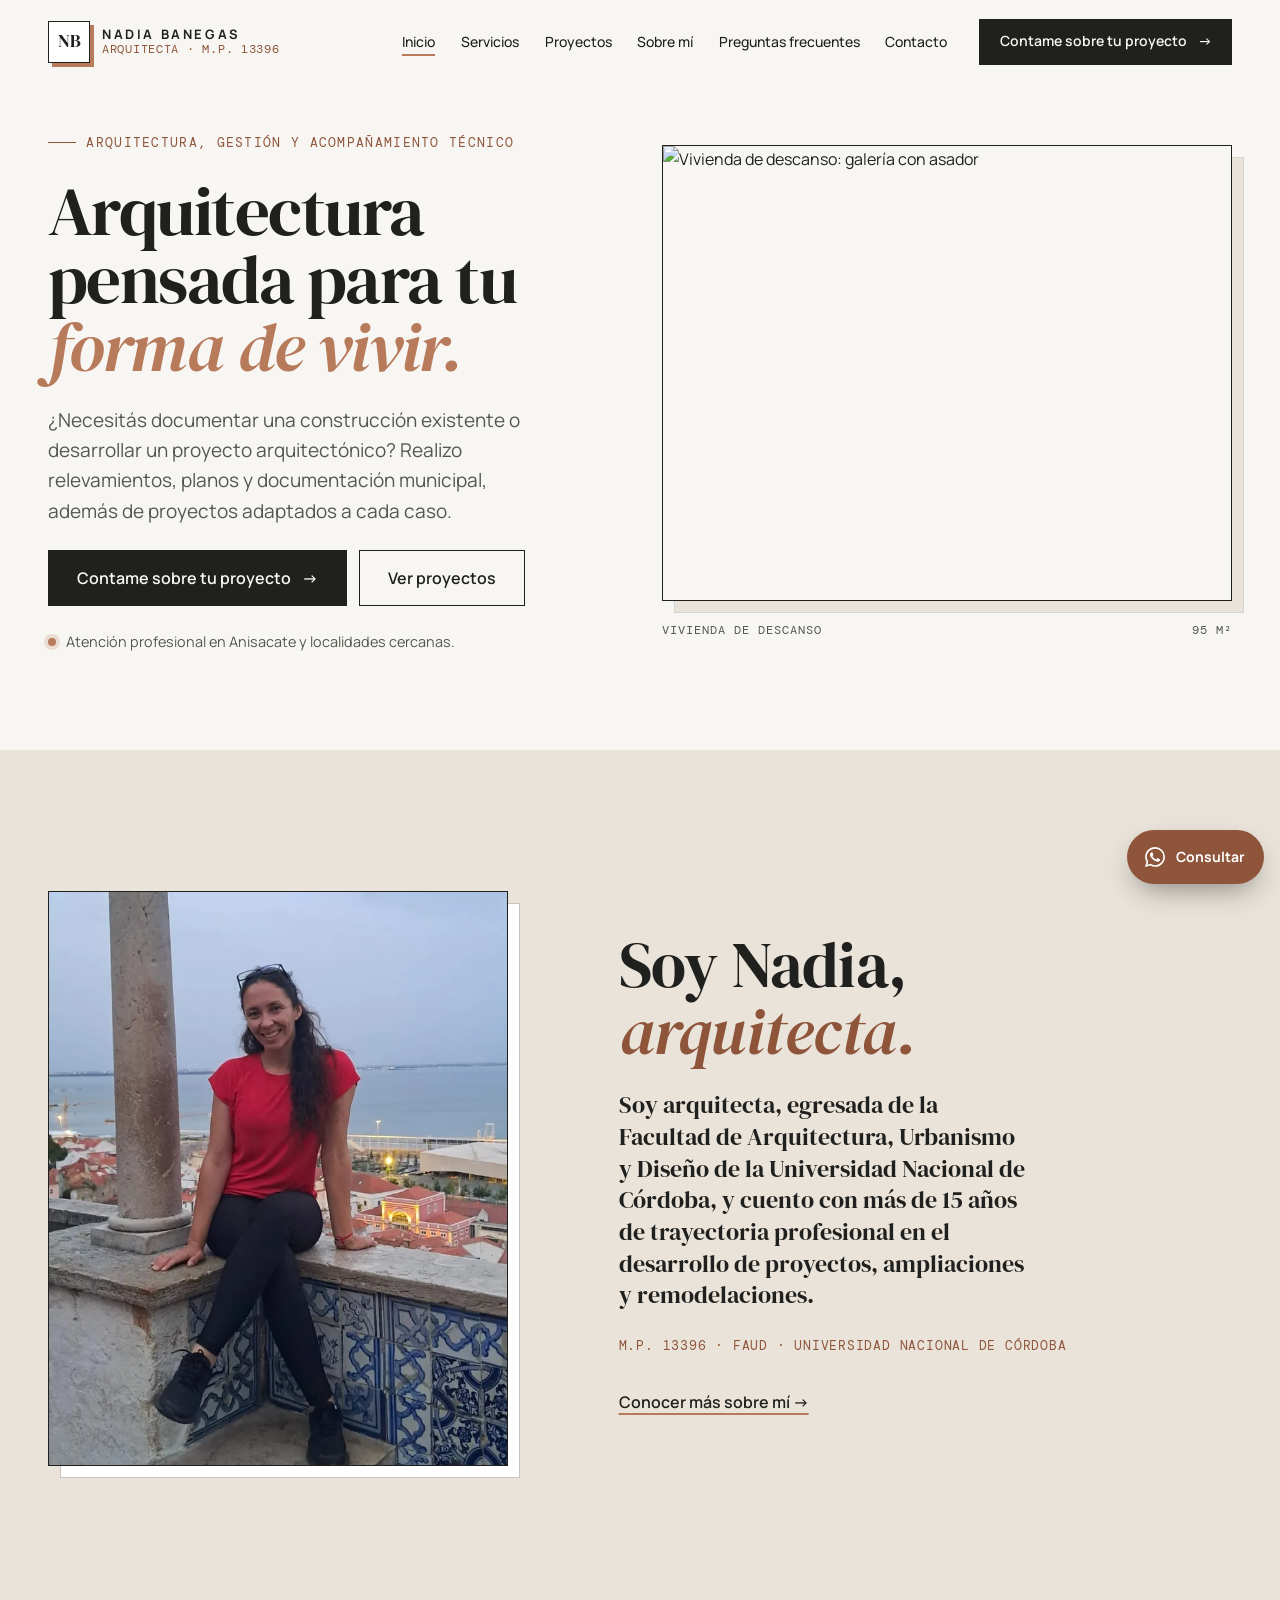
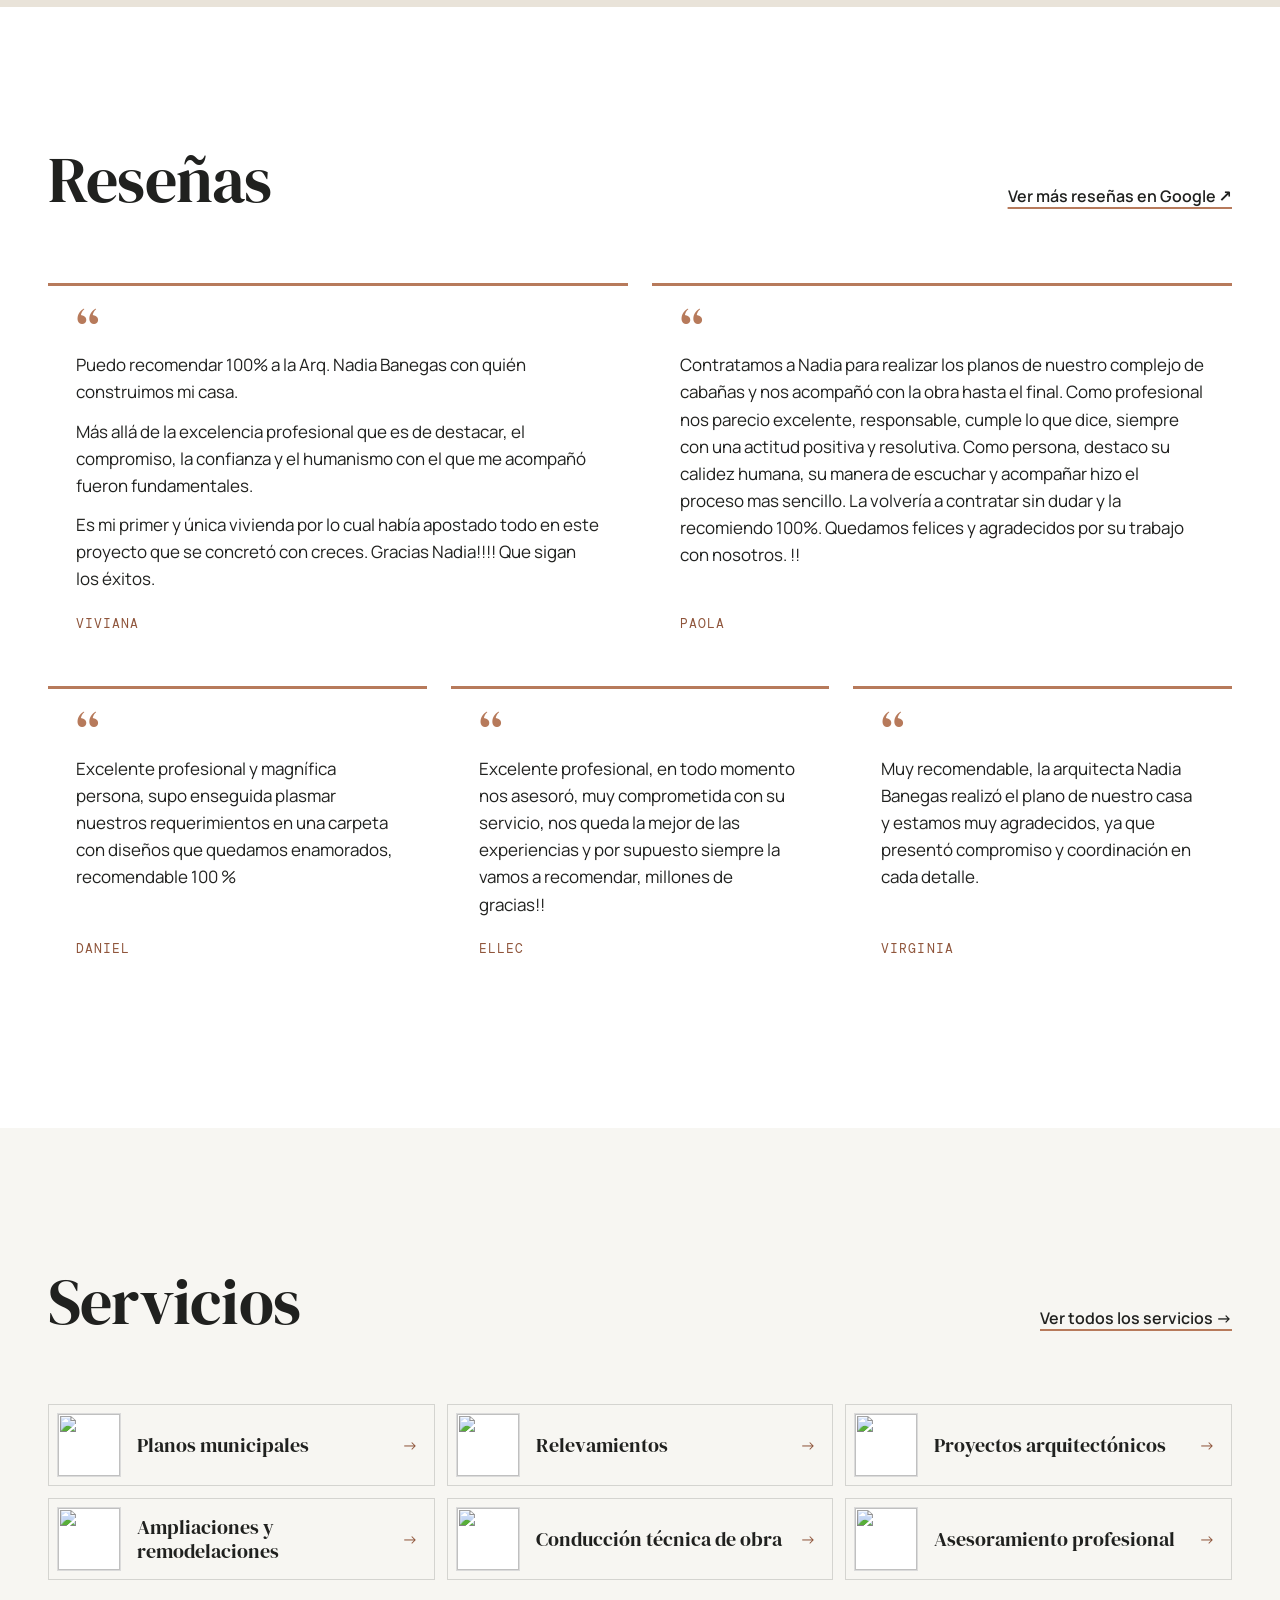
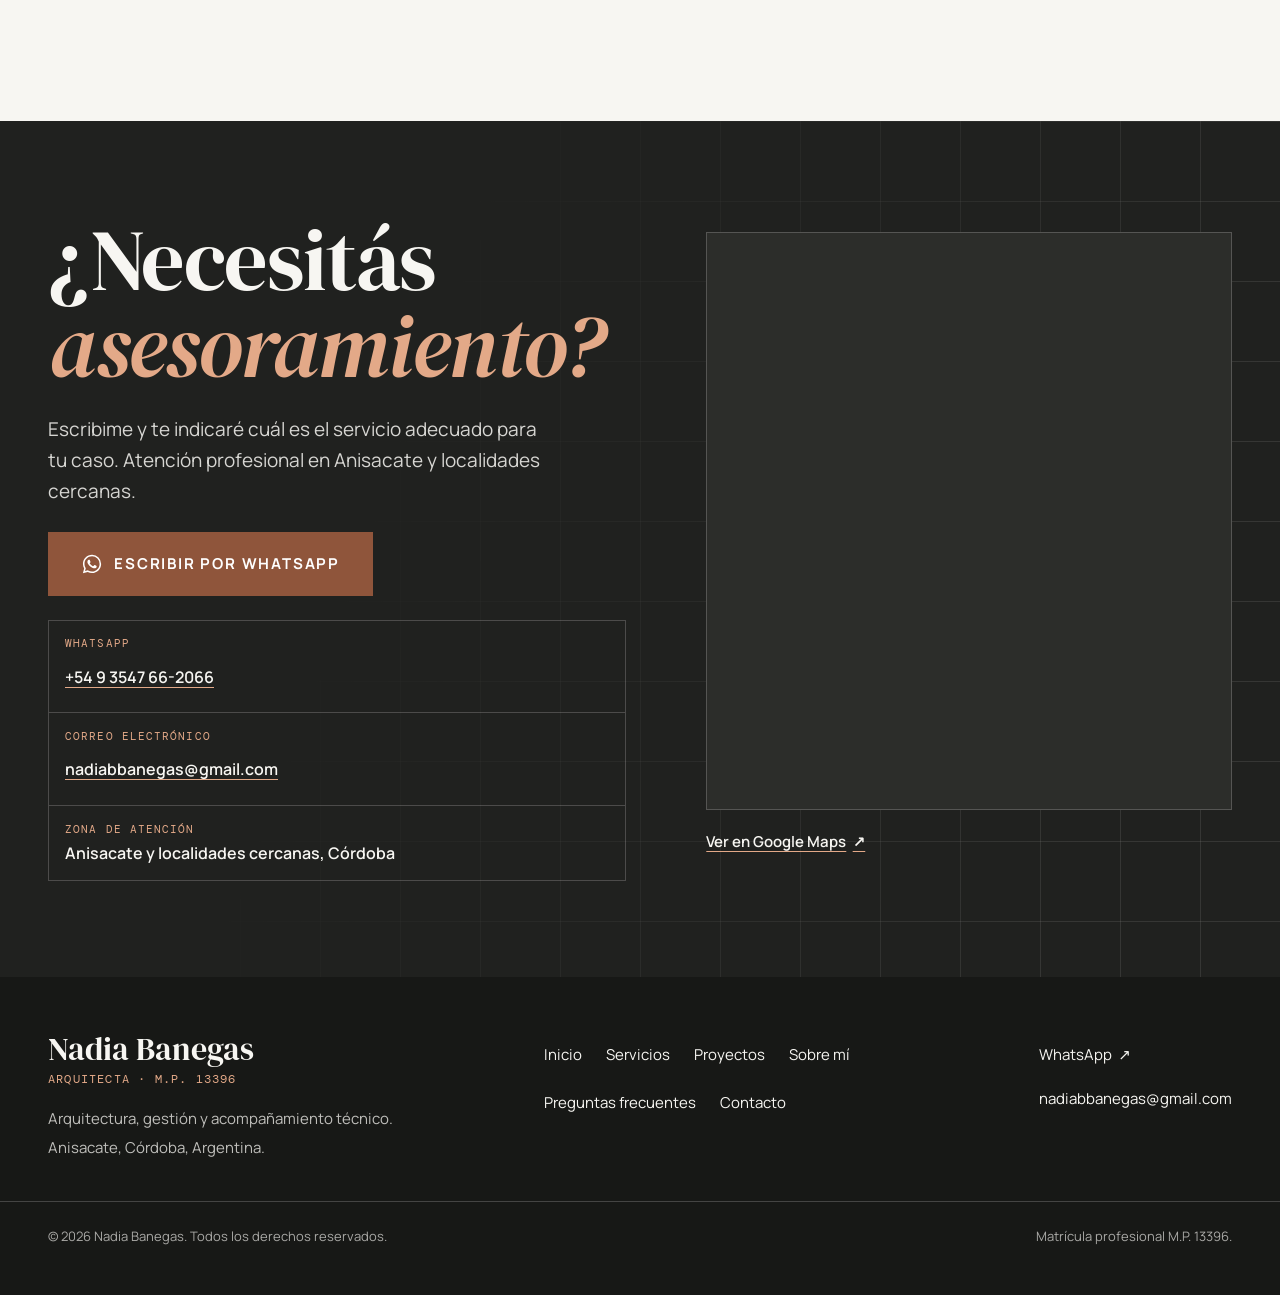
==== commit 47f5f9c5: "Reordenar el inicio y agregar la foto de Nadia Inicio: presentación, Sobre mí (con foto), Reseñas, S" ====
--- a/index.html
+++ b/index.html
@@ -211,73 +211,15 @@
       </div>
     </section>
 
-    <section class="section band-white" aria-labelledby="services-title">
-      <div class="wrap">
-        <div class="section-head">
-          <h2 class="section-title" id="services-title">Servicios</h2>
-          <a class="text-link" href="servicios.html">Ver todos los servicios →</a>
-        </div>
-        <ul class="service-chips">
-          <li><a class="service-chip" href="servicios.html#planos">
-            <span class="service-chip-media"><img src="assets/img/servicio-planos.svg" alt="" loading="lazy" decoding="async"></span>
-            <span class="service-chip-name">Planos municipales</span>
-            <span class="service-chip-arrow" aria-hidden="true">→</span>
-          </a></li>
-          <li><a class="service-chip" href="servicios.html#relevamientos">
-            <span class="service-chip-media"><img src="assets/img/servicio-relevamientos.svg" alt="" loading="lazy" decoding="async"></span>
-            <span class="service-chip-name">Relevamientos</span>
-            <span class="service-chip-arrow" aria-hidden="true">→</span>
-          </a></li>
-          <li><a class="service-chip" href="servicios.html#proyectos">
-            <span class="service-chip-media"><img src="assets/img/servicio-proyectos.svg" alt="" loading="lazy" decoding="async"></span>
-            <span class="service-chip-name">Proyectos arquitectónicos</span>
-            <span class="service-chip-arrow" aria-hidden="true">→</span>
-          </a></li>
-          <li><a class="service-chip" href="servicios.html#ampliaciones">
-            <span class="service-chip-media"><img src="assets/img/servicio-ampliaciones.svg" alt="" loading="lazy" decoding="async"></span>
-            <span class="service-chip-name">Ampliaciones y remodelaciones</span>
-            <span class="service-chip-arrow" aria-hidden="true">→</span>
-          </a></li>
-          <li><a class="service-chip" href="servicios.html#obra">
-            <span class="service-chip-media"><img src="assets/img/servicio-obra.svg" alt="" loading="lazy" decoding="async"></span>
-            <span class="service-chip-name">Conducción técnica de obra</span>
-            <span class="service-chip-arrow" aria-hidden="true">→</span>
-          </a></li>
-          <li><a class="service-chip" href="servicios.html#asesoramiento">
-            <span class="service-chip-media"><img src="assets/img/servicio-asesoramiento.svg" alt="" loading="lazy" decoding="async"></span>
-            <span class="service-chip-name">Asesoramiento profesional</span>
-            <span class="service-chip-arrow" aria-hidden="true">→</span>
-          </a></li>
-        </ul>
-      </div>
-    </section>
-
-    <section class="section" aria-labelledby="projects-title">
-      <div class="wrap">
-        <div class="section-head">
-          <h2 class="section-title" id="projects-title">Proyectos</h2>
-          <a class="text-link" href="proyectos.html">Ver los 10 proyectos →</a>
-        </div>
-        <ul class="feature-grid">
-          <li class="feature">
-            <a class="feature-link" href="proyectos.html#vivienda-horizontal">
-              <span class="feature-media"><img src="assets/img/proyectos/p02/02-thumb.webp" alt="Vivienda horizontal" width="640" height="480" loading="lazy" decoding="async"></span>
-              <span class="feature-meta"><span class="feature-name">Vivienda horizontal</span><span class="feature-m2">220 m²</span></span>
-            </a>
-          </li>
-          <li class="feature">
-            <a class="feature-link" href="proyectos.html#vivienda-de-descanso">
-              <span class="feature-media"><img src="assets/img/proyectos/p05/02-thumb.webp" alt="Vivienda de descanso" width="640" height="480" loading="lazy" decoding="async"></span>
-              <span class="feature-meta"><span class="feature-name">Vivienda de descanso</span><span class="feature-m2">95 m²</span></span>
-            </a>
-          </li>
-          <li class="feature">
-            <a class="feature-link" href="proyectos.html#cabana-elevada">
-              <span class="feature-media"><img src="assets/img/proyectos/p06/02-thumb.webp" alt="Cabaña elevada" width="640" height="360" loading="lazy" decoding="async"></span>
-              <span class="feature-meta"><span class="feature-name">Cabaña elevada</span><span class="feature-m2">62 m²</span></span>
-            </a>
-          </li>
-        </ul>
+    <section class="section band-sand" aria-labelledby="about-title">
+      <div class="wrap about-home">
+        <figure class="about-photo"><img src="assets/img/nadia.webp" alt="Nadia Banegas, arquitecta" width="738" height="922" loading="lazy" decoding="async"></figure>
+        <div class="about-copy">
+          <h2 class="section-title" id="about-title">Soy Nadia, <em>arquitecta.</em></h2>
+          <p class="about-intro">Soy arquitecta, egresada de la Facultad de Arquitectura, Urbanismo y Diseño de la Universidad Nacional de Córdoba, y cuento con más de 15 años de trayectoria profesional en el desarrollo de proyectos, ampliaciones y remodelaciones.</p>
+          <p class="about-meta">M.P. 13396 · FAUD · Universidad Nacional de Córdoba</p>
+          <a class="text-link" href="sobre-mi.html">Conocer más sobre mí →</a>
+        </div>
       </div>
     </section>
 
@@ -312,15 +254,64 @@
       </div>
     </section>
 
-    <section class="cta-band" aria-labelledby="cta-title">
-      <div class="wrap cta-band-inner">
-        <div class="cta-band-copy">
-          <h2 class="cta-band-title" id="cta-title">¿Necesitás <em>asesoramiento?</em></h2>
-          <p class="cta-band-text">Escribime y te indicaré cuál es el servicio adecuado para tu caso.</p>
-        </div>
-        <div class="cta-band-actions">
-          <a class="btn btn-accent btn-lg" href="https://wa.me/5493547662066" data-wa target="_blank" rel="noopener"><svg class="wa-icon" viewBox="0 0 24 24" aria-hidden="true" focusable="false"><path fill="currentColor" d="M12.04 2C6.58 2 2.13 6.45 2.13 11.91c0 1.75.46 3.45 1.32 4.95L2.05 22l5.25-1.38a9.9 9.9 0 0 0 4.74 1.21h.01c5.46 0 9.91-4.45 9.91-9.91A9.85 9.85 0 0 0 12.04 2Zm0 18.15h-.01a8.2 8.2 0 0 1-4.19-1.15l-.3-.18-3.12.82.83-3.04-.2-.31a8.21 8.21 0 0 1-1.26-4.38c0-4.54 3.7-8.23 8.25-8.23a8.2 8.2 0 0 1 8.23 8.24c0 4.54-3.7 8.23-8.23 8.23Zm4.52-6.16c-.25-.12-1.47-.72-1.69-.81-.23-.08-.39-.12-.56.12-.17.25-.64.81-.78.97-.14.17-.29.19-.54.06a6.76 6.76 0 0 1-3.37-2.94c-.25-.44.25-.41.72-1.36.08-.17.04-.31-.02-.43-.06-.12-.56-1.34-.76-1.84-.2-.48-.41-.42-.56-.42h-.48a.92.92 0 0 0-.66.31c-.23.25-.87.85-.87 2.07s.89 2.4 1.01 2.56c.12.17 1.75 2.67 4.24 3.74 1.58.68 2.2.74 2.99.62.48-.07 1.47-.6 1.68-1.18.21-.58.21-1.08.14-1.18-.06-.11-.22-.17-.47-.29Z"/></svg> Escribir por WhatsApp</a>
-          <a class="text-link text-link-light" href="contacto.html">Ver datos de contacto</a>
+    <section class="section" aria-labelledby="services-title">
+      <div class="wrap">
+        <div class="section-head">
+          <h2 class="section-title" id="services-title">Servicios</h2>
+          <a class="text-link" href="servicios.html">Ver todos los servicios →</a>
+        </div>
+        <ul class="service-chips">
+          <li><a class="service-chip" href="servicios.html#planos">
+            <span class="service-chip-media"><img src="assets/img/servicio-planos.svg" alt="" loading="lazy" decoding="async"></span>
+            <span class="service-chip-name">Planos municipales</span>
+            <span class="service-chip-arrow" aria-hidden="true">→</span>
+          </a></li>
+          <li><a class="service-chip" href="servicios.html#relevamientos">
+            <span class="service-chip-media"><img src="assets/img/servicio-relevamientos.svg" alt="" loading="lazy" decoding="async"></span>
+            <span class="service-chip-name">Relevamientos</span>
+            <span class="service-chip-arrow" aria-hidden="true">→</span>
+          </a></li>
+          <li><a class="service-chip" href="servicios.html#proyectos">
+            <span class="service-chip-media"><img src="assets/img/servicio-proyectos.svg" alt="" loading="lazy" decoding="async"></span>
+            <span class="service-chip-name">Proyectos arquitectónicos</span>
+            <span class="service-chip-arrow" aria-hidden="true">→</span>
+          </a></li>
+          <li><a class="service-chip" href="servicios.html#ampliaciones">
+            <span class="service-chip-media"><img src="assets/img/servicio-ampliaciones.svg" alt="" loading="lazy" decoding="async"></span>
+            <span class="service-chip-name">Ampliaciones y remodelaciones</span>
+            <span class="service-chip-arrow" aria-hidden="true">→</span>
+          </a></li>
+          <li><a class="service-chip" href="servicios.html#obra">
+            <span class="service-chip-media"><img src="assets/img/servicio-obra.svg" alt="" loading="lazy" decoding="async"></span>
+            <span class="service-chip-name">Conducción técnica de obra</span>
+            <span class="service-chip-arrow" aria-hidden="true">→</span>
+          </a></li>
+          <li><a class="service-chip" href="servicios.html#asesoramiento">
+            <span class="service-chip-media"><img src="assets/img/servicio-asesoramiento.svg" alt="" loading="lazy" decoding="async"></span>
+            <span class="service-chip-name">Asesoramiento profesional</span>
+            <span class="service-chip-arrow" aria-hidden="true">→</span>
+          </a></li>
+        </ul>
+      </div>
+    </section>
+
+    <section class="contact contact-page" id="contacto" aria-labelledby="contact-title">
+      <div class="wrap contact-grid">
+        <div class="contact-copy">
+          <h2 class="contact-title" id="contact-title">¿Necesitás <em>asesoramiento?</em></h2>
+          <p class="contact-text">Escribime y te indicaré cuál es el servicio adecuado para tu caso. Atención profesional en Anisacate y localidades cercanas.</p>
+          <a class="btn btn-accent btn-xl" href="https://wa.me/5493547662066" data-wa target="_blank" rel="noopener"><svg class="wa-icon" viewBox="0 0 24 24" aria-hidden="true" focusable="false"><path fill="currentColor" d="M12.04 2C6.58 2 2.13 6.45 2.13 11.91c0 1.75.46 3.45 1.32 4.95L2.05 22l5.25-1.38a9.9 9.9 0 0 0 4.74 1.21h.01c5.46 0 9.91-4.45 9.91-9.91A9.85 9.85 0 0 0 12.04 2Zm0 18.15h-.01a8.2 8.2 0 0 1-4.19-1.15l-.3-.18-3.12.82.83-3.04-.2-.31a8.21 8.21 0 0 1-1.26-4.38c0-4.54 3.7-8.23 8.25-8.23a8.2 8.2 0 0 1 8.23 8.24c0 4.54-3.7 8.23-8.23 8.23Zm4.52-6.16c-.25-.12-1.47-.72-1.69-.81-.23-.08-.39-.12-.56.12-.17.25-.64.81-.78.97-.14.17-.29.19-.54.06a6.76 6.76 0 0 1-3.37-2.94c-.25-.44.25-.41.72-1.36.08-.17.04-.31-.02-.43-.06-.12-.56-1.34-.76-1.84-.2-.48-.41-.42-.56-.42h-.48a.92.92 0 0 0-.66.31c-.23.25-.87.85-.87 2.07s.89 2.4 1.01 2.56c.12.17 1.75 2.67 4.24 3.74 1.58.68 2.2.74 2.99.62.48-.07 1.47-.6 1.68-1.18.21-.58.21-1.08.14-1.18-.06-.11-.22-.17-.47-.29Z"/></svg> Escribir por WhatsApp</a>
+          <dl class="contact-block">
+            <div><dt>WhatsApp</dt><dd><a href="https://wa.me/5493547662066" data-wa target="_blank" rel="noopener">+54 9 3547 66-2066</a></dd></div>
+            <div><dt>Correo electrónico</dt><dd><a href="mailto:nadiabbanegas@gmail.com">nadiabbanegas@gmail.com</a></dd></div>
+            <div><dt>Zona de atención</dt><dd>Anisacate y localidades cercanas, Córdoba</dd></div>
+          </dl>
+        </div>
+        <div class="contact-map">
+          <div class="map-frame">
+            <iframe title="Mapa con la ubicación de ARQ. Nadia Banegas en Anisacate, Córdoba" src="https://www.google.com/maps?q=ARQ.+Nadia+Banegas&amp;ll=-31.7205509,-64.4049583&amp;z=16&amp;hl=es&amp;output=embed" loading="lazy" referrerpolicy="no-referrer-when-downgrade" allowfullscreen></iframe>
+          </div>
+          <a class="map-link" href="https://maps.app.goo.gl/ShGkBSKZtU2Fb1uk8" target="_blank" rel="noopener">Ver en Google Maps <span aria-hidden="true">↗</span></a>
         </div>
       </div>
     </section>
--- a/css/styles.css
+++ b/css/styles.css
@@ -513,6 +513,14 @@
 /* Página de contacto */
 .contact-page { padding-block: clamp(3rem, 8vw, 6rem); }
 
+/* Foto de Nadia */
+.about-photo { margin: 0; }
+.about-photo img { width: 100%; aspect-ratio: 4 / 5; object-fit: cover; border: 1px solid var(--ink); box-shadow: 12px 12px 0 -1px var(--white), 12px 12px 0 0 var(--line); }
+.about-side { display: grid; gap: 2rem; align-content: start; }
+.about-home { display: grid; gap: 2.5rem; align-items: center; }
+.about-home .about-photo { max-width: 460px; margin-right: 12px; }
+.about-meta { font-family: var(--f-mono); font-size: .8125rem; letter-spacing: .06em; text-transform: uppercase; color: var(--terra-ink); }
+
 @media (min-width: 640px) {
   .service-chips { grid-template-columns: repeat(2, minmax(0, 1fr)); }
   .service-row { grid-template-columns: 140px minmax(0, 1fr); gap: 2rem; }
@@ -523,7 +531,8 @@
   .service-rows { grid-template-columns: repeat(2, minmax(0, 1fr)); column-gap: 3.5rem; }
   .cta-band-inner { grid-template-columns: 1fr auto; gap: 3rem; }
   .about-grid { grid-template-columns: minmax(0, 1fr) minmax(0, 1.6fr); }
-  .about-facts { position: sticky; top: calc(var(--header-h) + 2rem); align-self: start; }
+  .about-side { position: sticky; top: calc(var(--header-h) + 2rem); align-self: start; }
+  .about-home { grid-template-columns: minmax(0, 1fr) minmax(0, 1.25fr); gap: 5rem; }
 }
 
 @media (prefers-reduced-motion: reduce) {
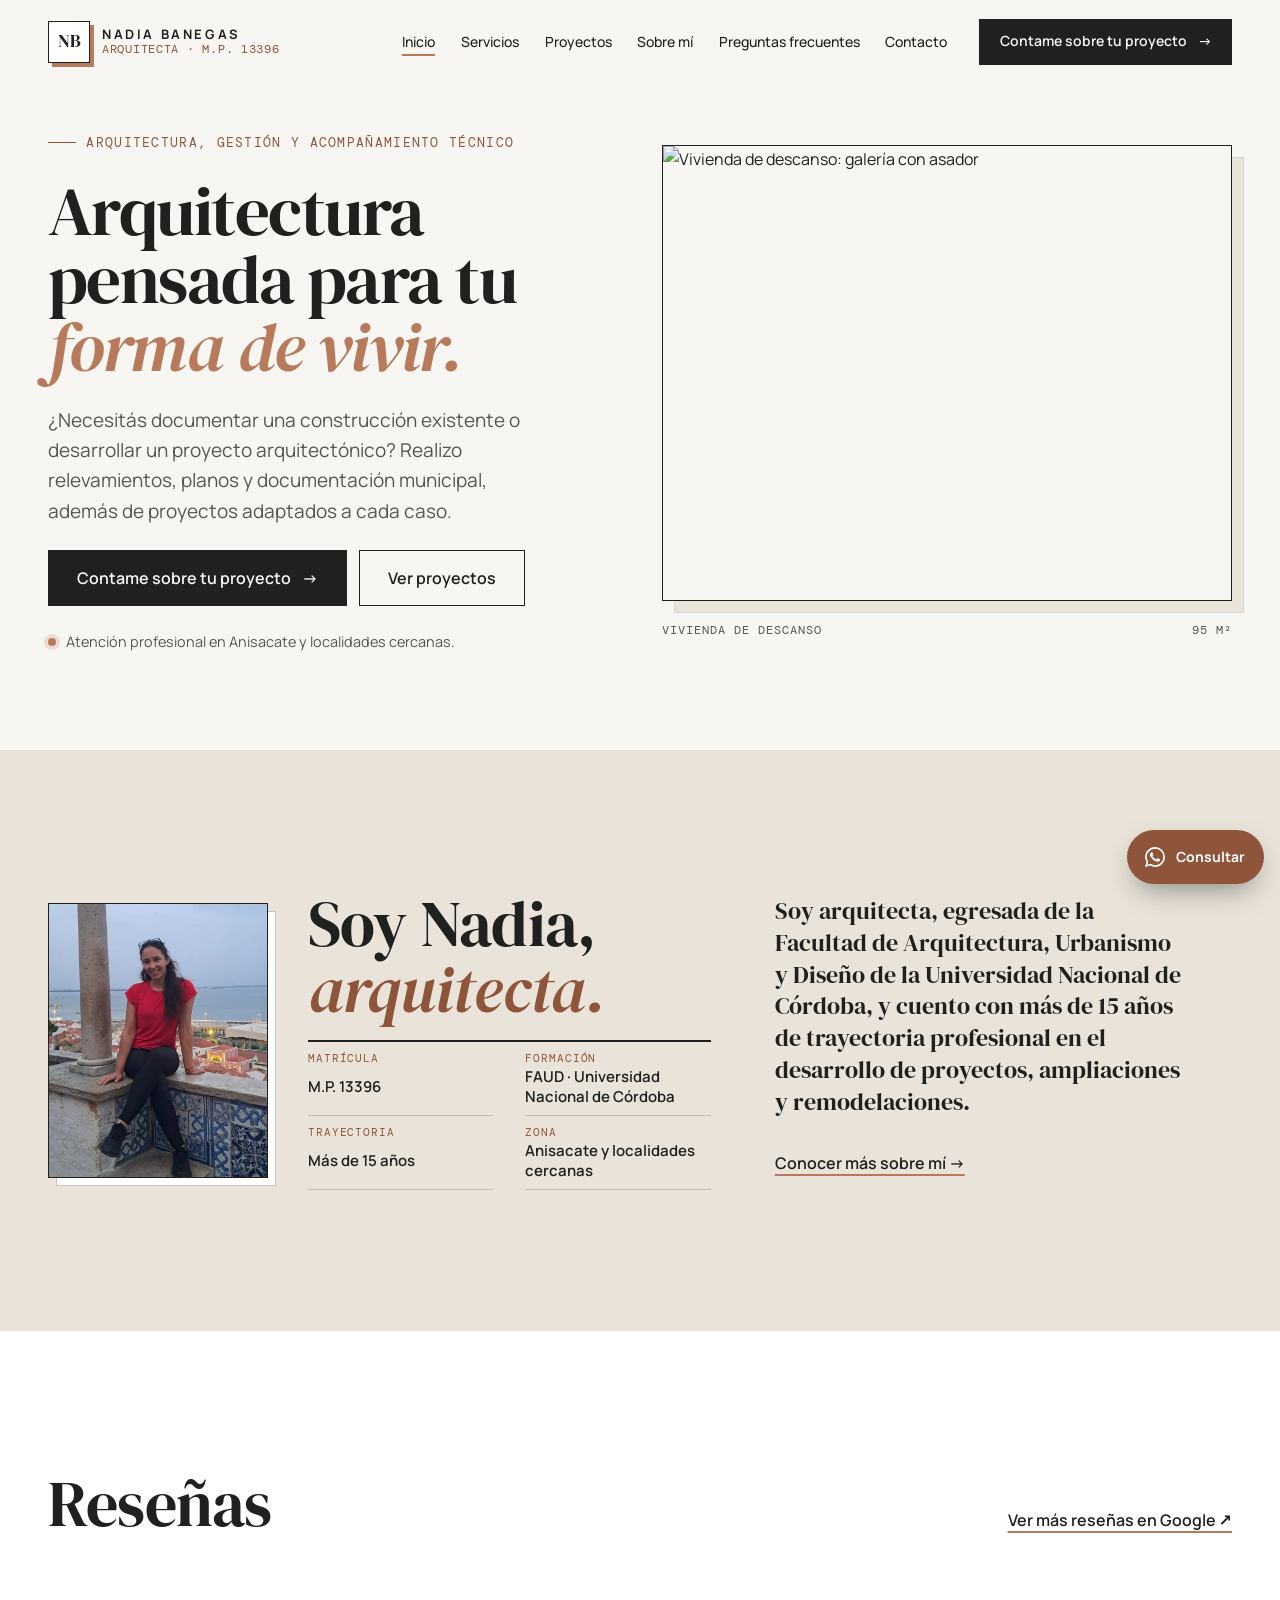
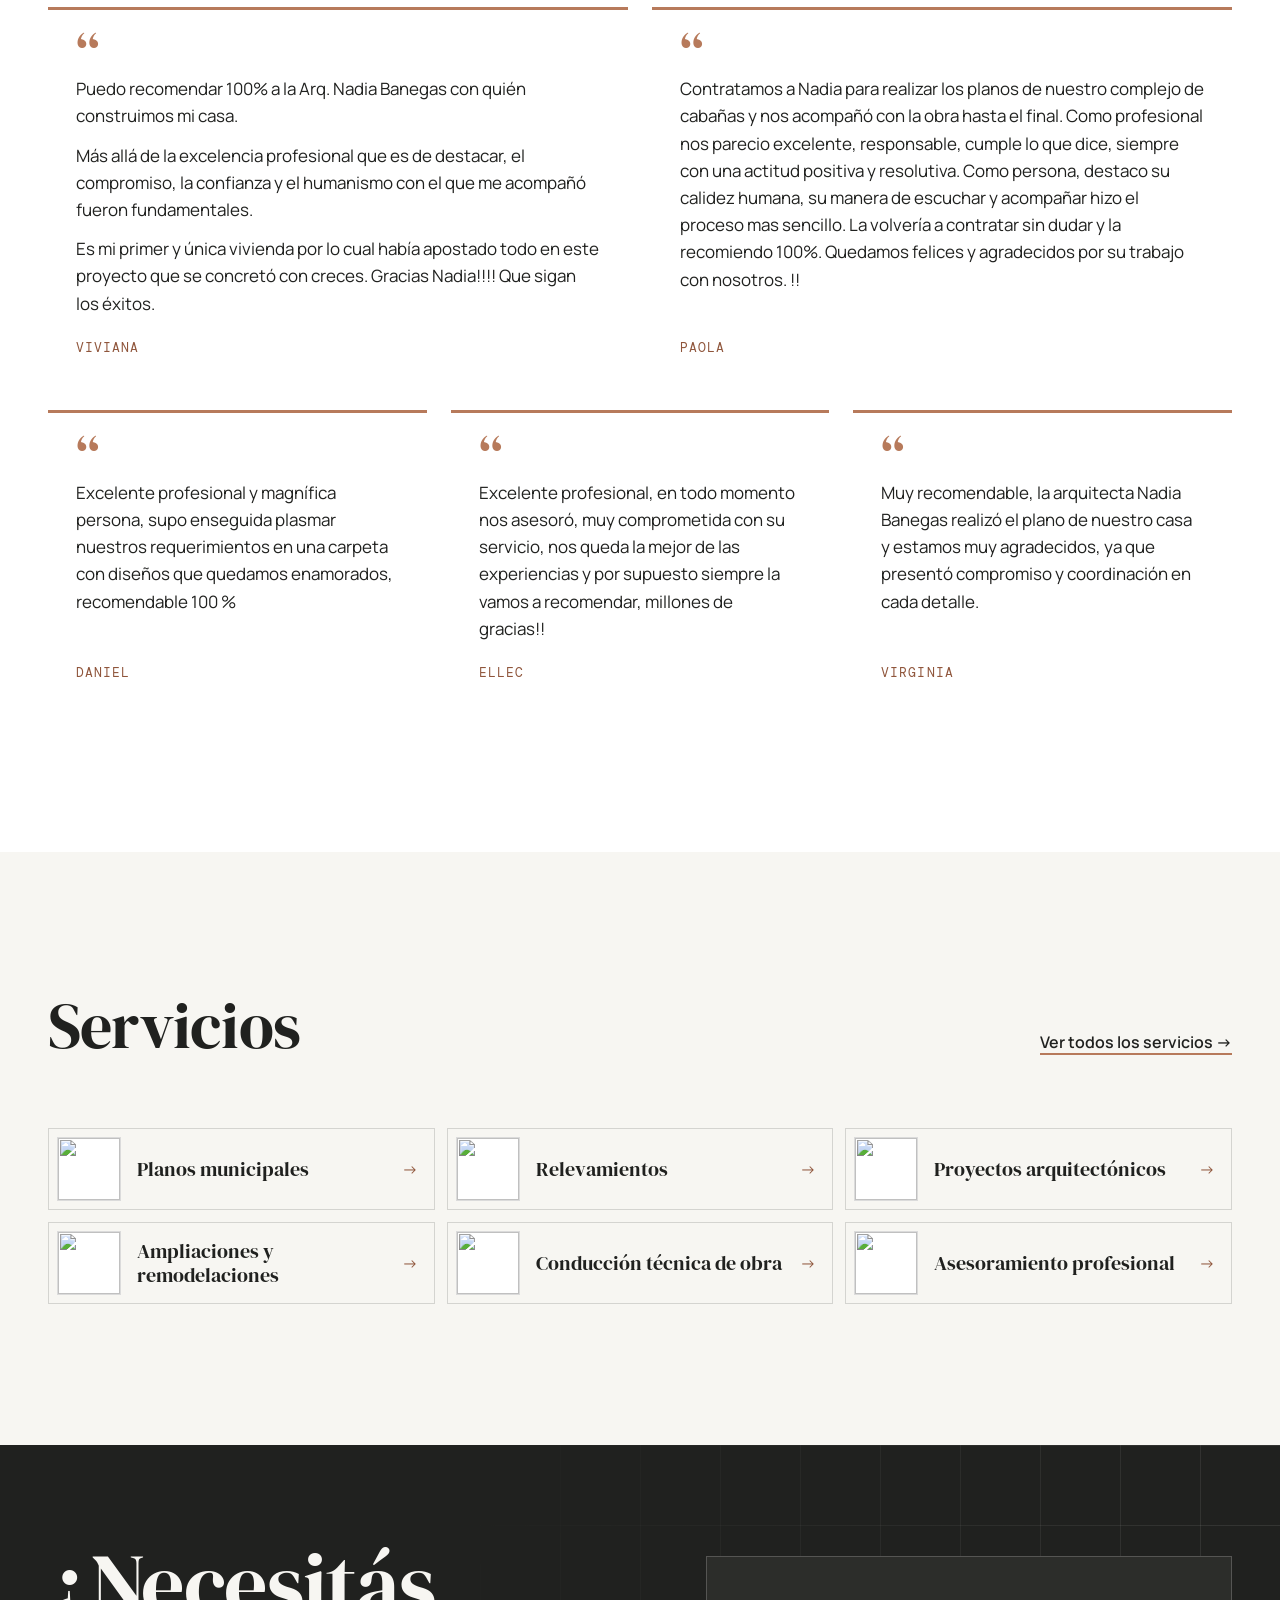
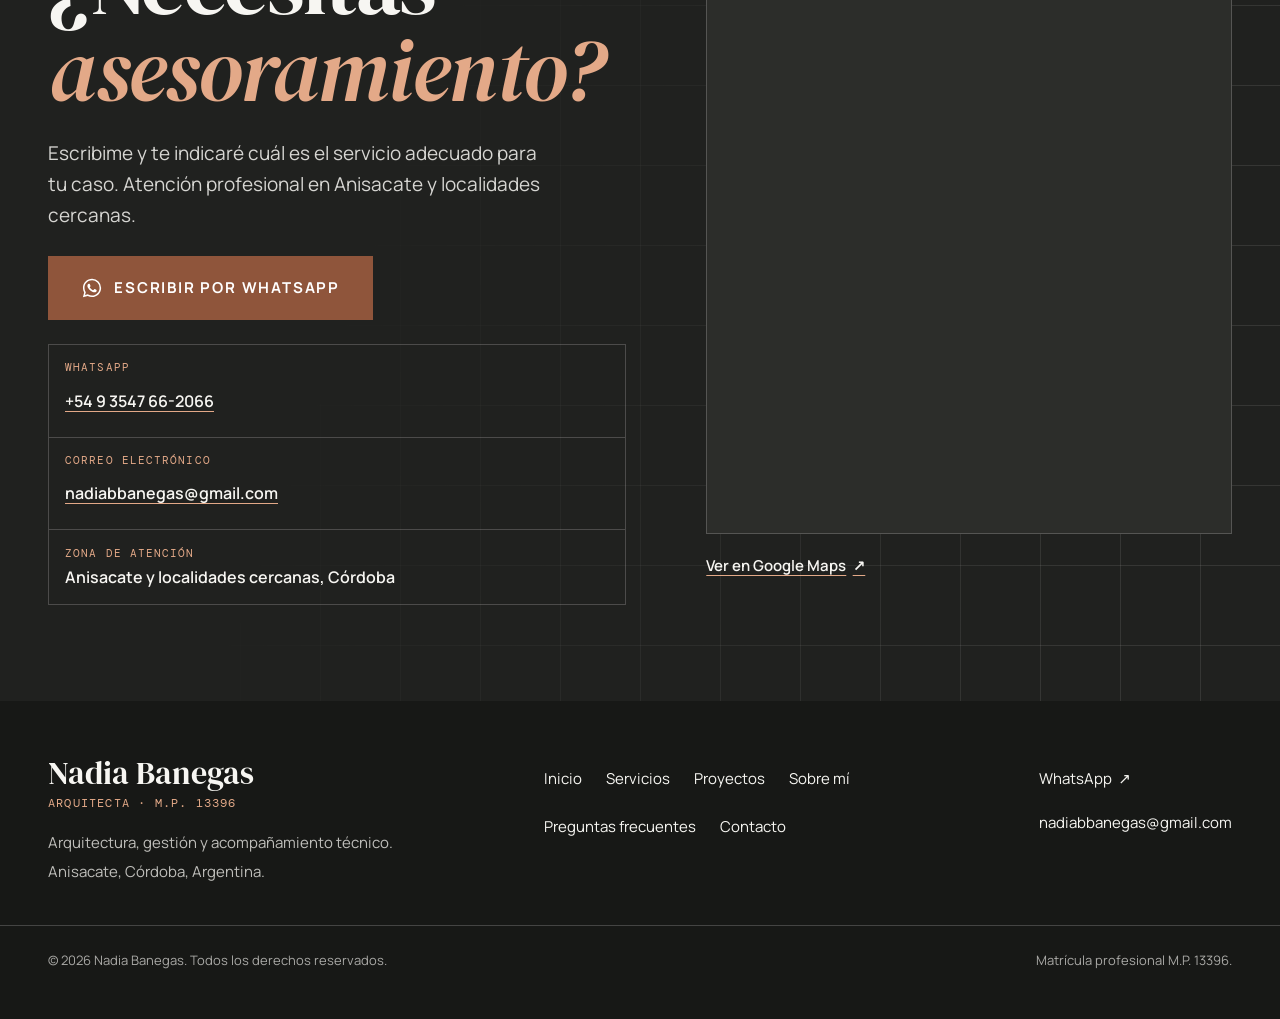
==== commit 7de6a554: "Foto de Nadia chica al lado del título y los datos En el inicio y en Sobre mí la foto queda a un lad" ====
--- a/index.html
+++ b/index.html
@@ -213,11 +213,20 @@
 
     <section class="section band-sand" aria-labelledby="about-title">
       <div class="wrap about-home">
-        <figure class="about-photo"><img src="assets/img/nadia.webp" alt="Nadia Banegas, arquitecta" width="738" height="922" loading="lazy" decoding="async"></figure>
+        <div class="about-card">
+          <figure class="about-photo"><img src="assets/img/nadia.webp" alt="Nadia Banegas, arquitecta" width="738" height="922" loading="lazy" decoding="async"></figure>
+          <div class="about-card-info">
+            <h2 class="section-title" id="about-title">Soy Nadia, <em>arquitecta.</em></h2>
+            <dl class="about-facts">
+              <div><dt>Matrícula</dt><dd>M.P. 13396</dd></div>
+              <div><dt>Formación</dt><dd>FAUD · Universidad Nacional de Córdoba</dd></div>
+              <div><dt>Trayectoria</dt><dd>Más de 15 años</dd></div>
+              <div><dt>Zona</dt><dd>Anisacate y localidades cercanas</dd></div>
+            </dl>
+          </div>
+        </div>
         <div class="about-copy">
-          <h2 class="section-title" id="about-title">Soy Nadia, <em>arquitecta.</em></h2>
           <p class="about-intro">Soy arquitecta, egresada de la Facultad de Arquitectura, Urbanismo y Diseño de la Universidad Nacional de Córdoba, y cuento con más de 15 años de trayectoria profesional en el desarrollo de proyectos, ampliaciones y remodelaciones.</p>
-          <p class="about-meta">M.P. 13396 · FAUD · Universidad Nacional de Córdoba</p>
           <a class="text-link" href="sobre-mi.html">Conocer más sobre mí →</a>
         </div>
       </div>
--- a/css/styles.css
+++ b/css/styles.css
@@ -513,13 +513,18 @@
 /* Página de contacto */
 .contact-page { padding-block: clamp(3rem, 8vw, 6rem); }
 
-/* Foto de Nadia */
+/* Foto de Nadia: chica a un lado, datos al otro */
+.about-card { display: grid; grid-template-columns: 116px minmax(0, 1fr); gap: 1.1rem; align-items: center; }
 .about-photo { margin: 0; }
-.about-photo img { width: 100%; aspect-ratio: 4 / 5; object-fit: cover; border: 1px solid var(--ink); box-shadow: 12px 12px 0 -1px var(--white), 12px 12px 0 0 var(--line); }
-.about-side { display: grid; gap: 2rem; align-content: start; }
-.about-home { display: grid; gap: 2.5rem; align-items: center; }
-.about-home .about-photo { max-width: 460px; margin-right: 12px; }
-.about-meta { font-family: var(--f-mono); font-size: .8125rem; letter-spacing: .06em; text-transform: uppercase; color: var(--terra-ink); }
+.about-photo img { width: 100%; aspect-ratio: 4 / 5; object-fit: cover; border: 1px solid var(--ink); box-shadow: 8px 8px 0 -1px var(--white), 8px 8px 0 0 var(--line); }
+.about-card-info { display: grid; gap: 1rem; min-width: 0; }
+.about-card .section-title, .about-card .page-title { font-size: clamp(1.75rem, 6.5vw, 4rem); }
+.about-card .about-facts > div { grid-template-columns: 1fr; gap: 0; padding: .45rem 0; }
+.about-card .about-facts dt { font-size: .6875rem; padding-top: 0; }
+.about-card .about-facts dd { font-size: .875rem; line-height: 1.35; }
+.about-home { display: grid; gap: 2rem; }
+.about-copy-page > * { max-width: 760px; }
+.page-hero .about-card { width: 100%; }
 
 @media (min-width: 640px) {
   .service-chips { grid-template-columns: repeat(2, minmax(0, 1fr)); }
@@ -531,8 +536,11 @@
   .service-rows { grid-template-columns: repeat(2, minmax(0, 1fr)); column-gap: 3.5rem; }
   .cta-band-inner { grid-template-columns: 1fr auto; gap: 3rem; }
   .about-grid { grid-template-columns: minmax(0, 1fr) minmax(0, 1.6fr); }
-  .about-side { position: sticky; top: calc(var(--header-h) + 2rem); align-self: start; }
-  .about-home { grid-template-columns: minmax(0, 1fr) minmax(0, 1.25fr); gap: 5rem; }
+  .about-card { grid-template-columns: 260px minmax(0, 1fr); gap: 3rem; }
+  .about-card .about-facts { display: grid; grid-template-columns: repeat(2, minmax(0, 1fr)); column-gap: 2rem; }
+  .about-card .about-facts dd { font-size: .9375rem; }
+  .about-home { grid-template-columns: minmax(0, 1.45fr) minmax(0, 1fr); gap: 4rem; align-items: center; }
+  .about-home .about-card { grid-template-columns: 220px minmax(0, 1fr); gap: 2.5rem; }
 }
 
 @media (prefers-reduced-motion: reduce) {
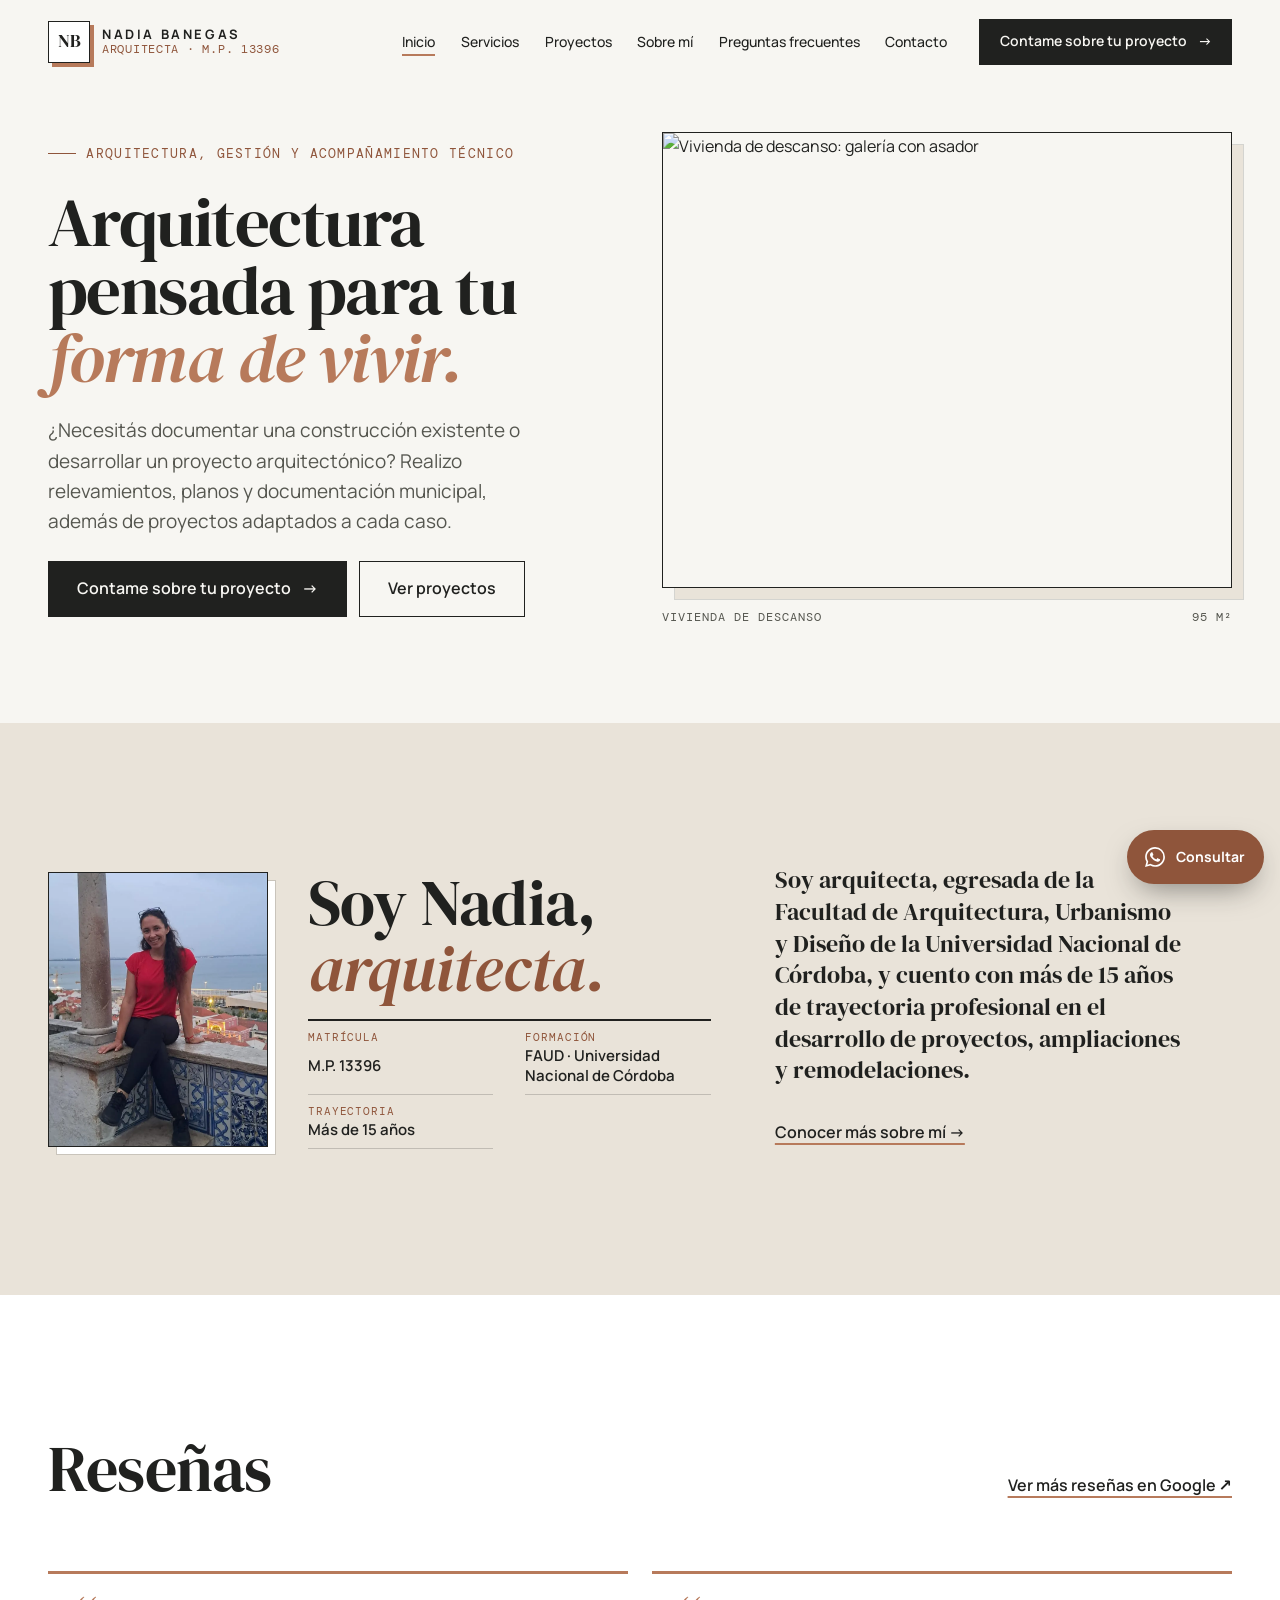
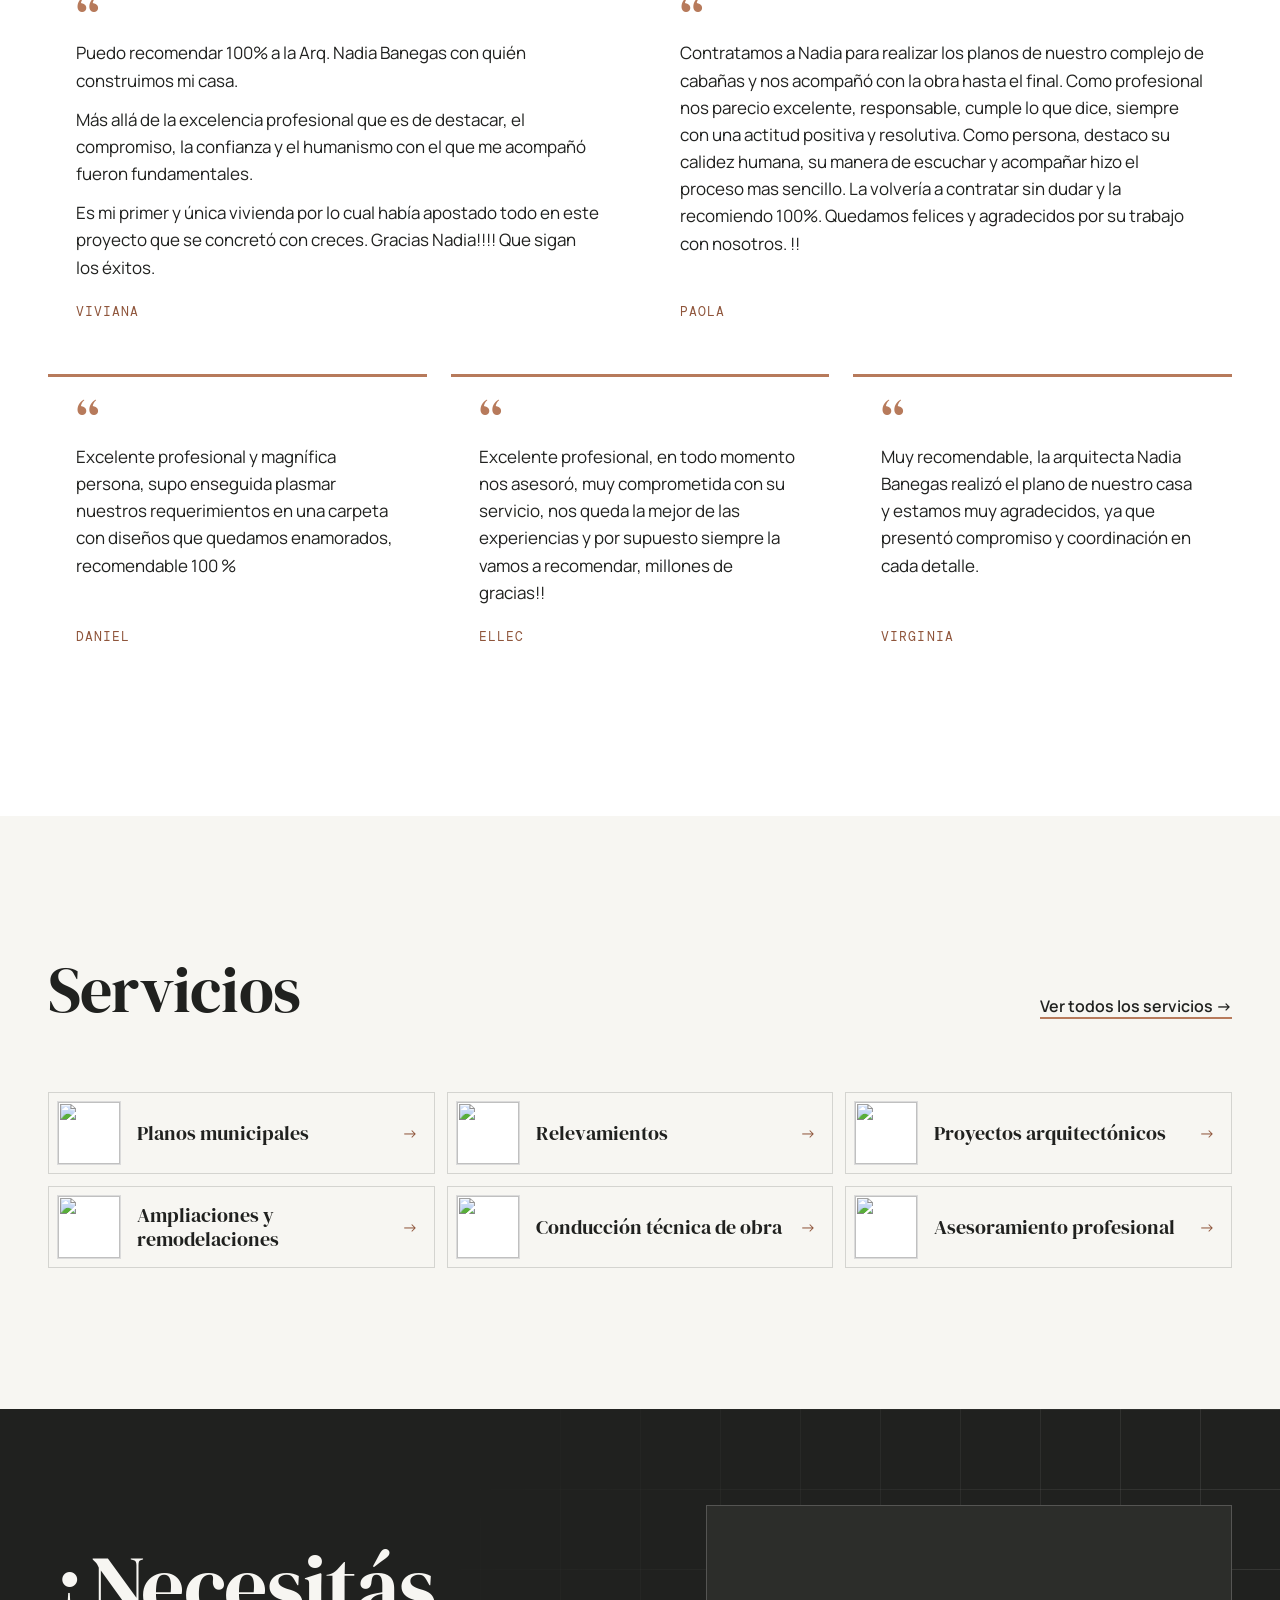
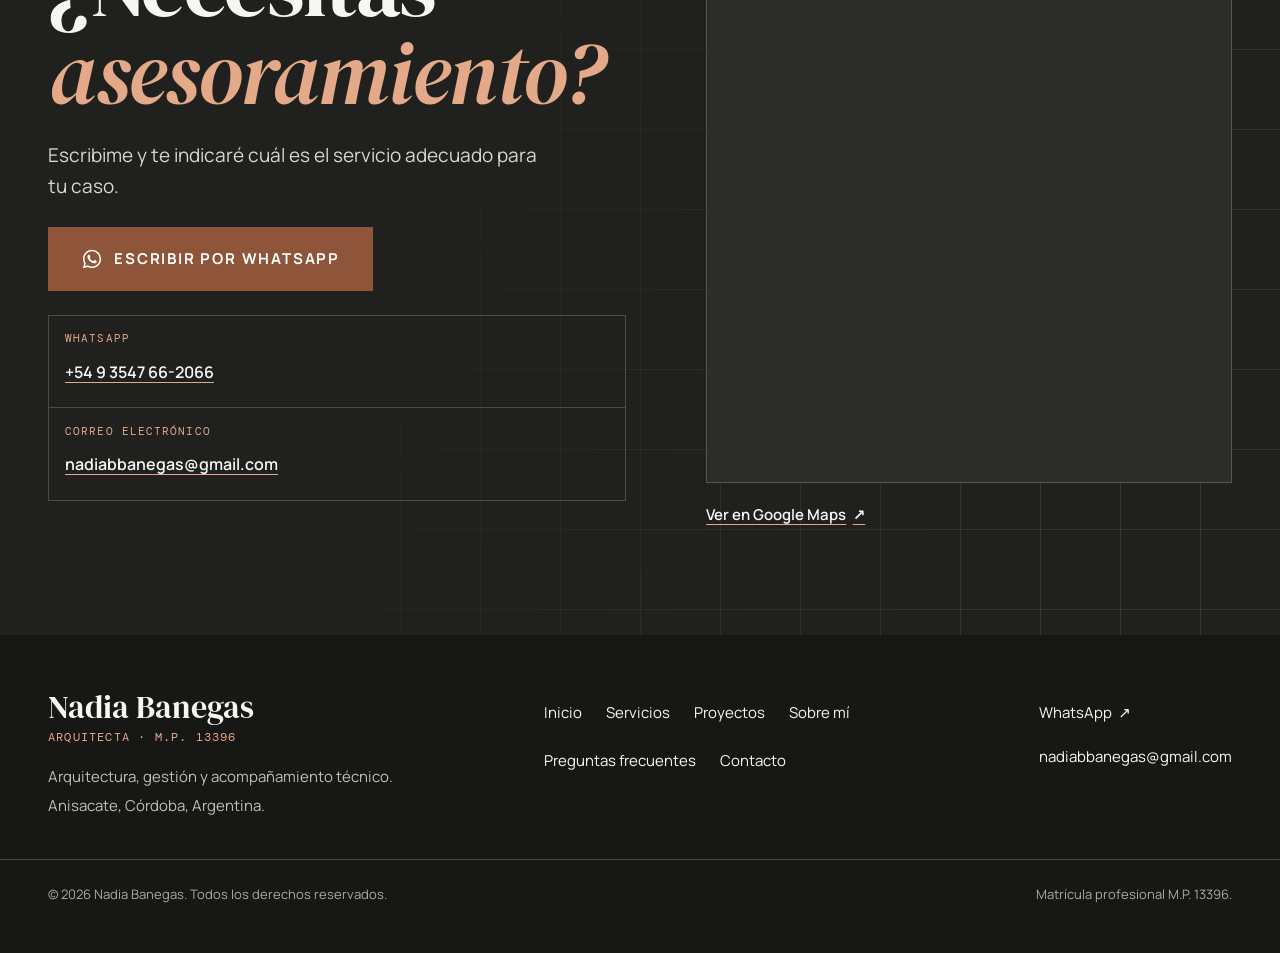
==== commit 0c05ab13: "Quitar las menciones a la zona de atención A pedido de Nadia se eliminan "Atención profesional en An" ====
--- a/index.html
+++ b/index.html
@@ -202,7 +202,6 @@
             <a class="btn btn-primary btn-lg" href="https://wa.me/5493547662066" data-wa target="_blank" rel="noopener">Contame sobre tu proyecto <span class="btn-arrow" aria-hidden="true">→</span></a>
             <a class="btn btn-line btn-lg" href="proyectos.html">Ver proyectos</a>
           </div>
-          <p class="hero-note"><span class="dot" aria-hidden="true"></span>Atención profesional en Anisacate y localidades cercanas.</p>
         </div>
         <figure class="hero-photo">
           <img src="assets/img/proyectos/p05/02.webp" alt="Vivienda de descanso: galería con asador" width="1400" height="1050" fetchpriority="high">
@@ -221,7 +220,6 @@
               <div><dt>Matrícula</dt><dd>M.P. 13396</dd></div>
               <div><dt>Formación</dt><dd>FAUD · Universidad Nacional de Córdoba</dd></div>
               <div><dt>Trayectoria</dt><dd>Más de 15 años</dd></div>
-              <div><dt>Zona</dt><dd>Anisacate y localidades cercanas</dd></div>
             </dl>
           </div>
         </div>
@@ -308,12 +306,11 @@
       <div class="wrap contact-grid">
         <div class="contact-copy">
           <h2 class="contact-title" id="contact-title">¿Necesitás <em>asesoramiento?</em></h2>
-          <p class="contact-text">Escribime y te indicaré cuál es el servicio adecuado para tu caso. Atención profesional en Anisacate y localidades cercanas.</p>
+          <p class="contact-text">Escribime y te indicaré cuál es el servicio adecuado para tu caso.</p>
           <a class="btn btn-accent btn-xl" href="https://wa.me/5493547662066" data-wa target="_blank" rel="noopener"><svg class="wa-icon" viewBox="0 0 24 24" aria-hidden="true" focusable="false"><path fill="currentColor" d="M12.04 2C6.58 2 2.13 6.45 2.13 11.91c0 1.75.46 3.45 1.32 4.95L2.05 22l5.25-1.38a9.9 9.9 0 0 0 4.74 1.21h.01c5.46 0 9.91-4.45 9.91-9.91A9.85 9.85 0 0 0 12.04 2Zm0 18.15h-.01a8.2 8.2 0 0 1-4.19-1.15l-.3-.18-3.12.82.83-3.04-.2-.31a8.21 8.21 0 0 1-1.26-4.38c0-4.54 3.7-8.23 8.25-8.23a8.2 8.2 0 0 1 8.23 8.24c0 4.54-3.7 8.23-8.23 8.23Zm4.52-6.16c-.25-.12-1.47-.72-1.69-.81-.23-.08-.39-.12-.56.12-.17.25-.64.81-.78.97-.14.17-.29.19-.54.06a6.76 6.76 0 0 1-3.37-2.94c-.25-.44.25-.41.72-1.36.08-.17.04-.31-.02-.43-.06-.12-.56-1.34-.76-1.84-.2-.48-.41-.42-.56-.42h-.48a.92.92 0 0 0-.66.31c-.23.25-.87.85-.87 2.07s.89 2.4 1.01 2.56c.12.17 1.75 2.67 4.24 3.74 1.58.68 2.2.74 2.99.62.48-.07 1.47-.6 1.68-1.18.21-.58.21-1.08.14-1.18-.06-.11-.22-.17-.47-.29Z"/></svg> Escribir por WhatsApp</a>
           <dl class="contact-block">
             <div><dt>WhatsApp</dt><dd><a href="https://wa.me/5493547662066" data-wa target="_blank" rel="noopener">+54 9 3547 66-2066</a></dd></div>
             <div><dt>Correo electrónico</dt><dd><a href="mailto:nadiabbanegas@gmail.com">nadiabbanegas@gmail.com</a></dd></div>
-            <div><dt>Zona de atención</dt><dd>Anisacate y localidades cercanas, Córdoba</dd></div>
           </dl>
         </div>
         <div class="contact-map">
